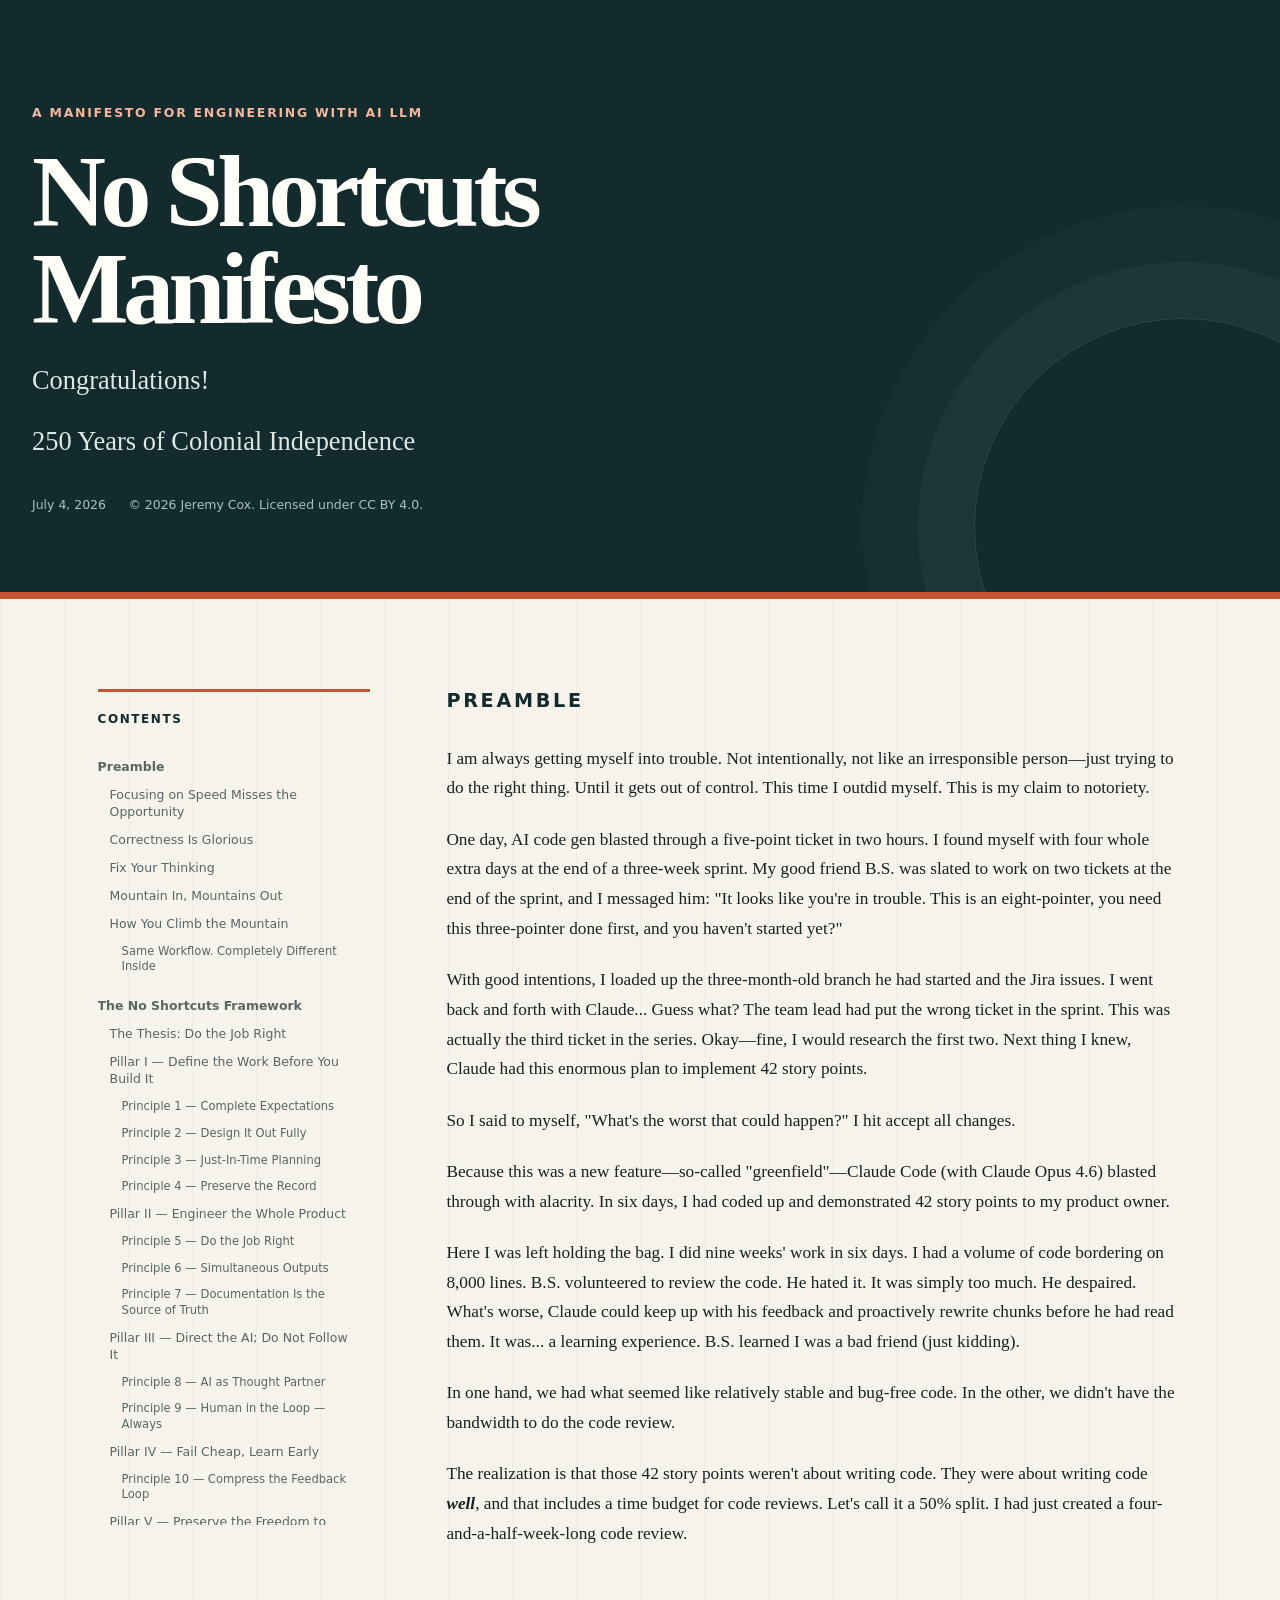
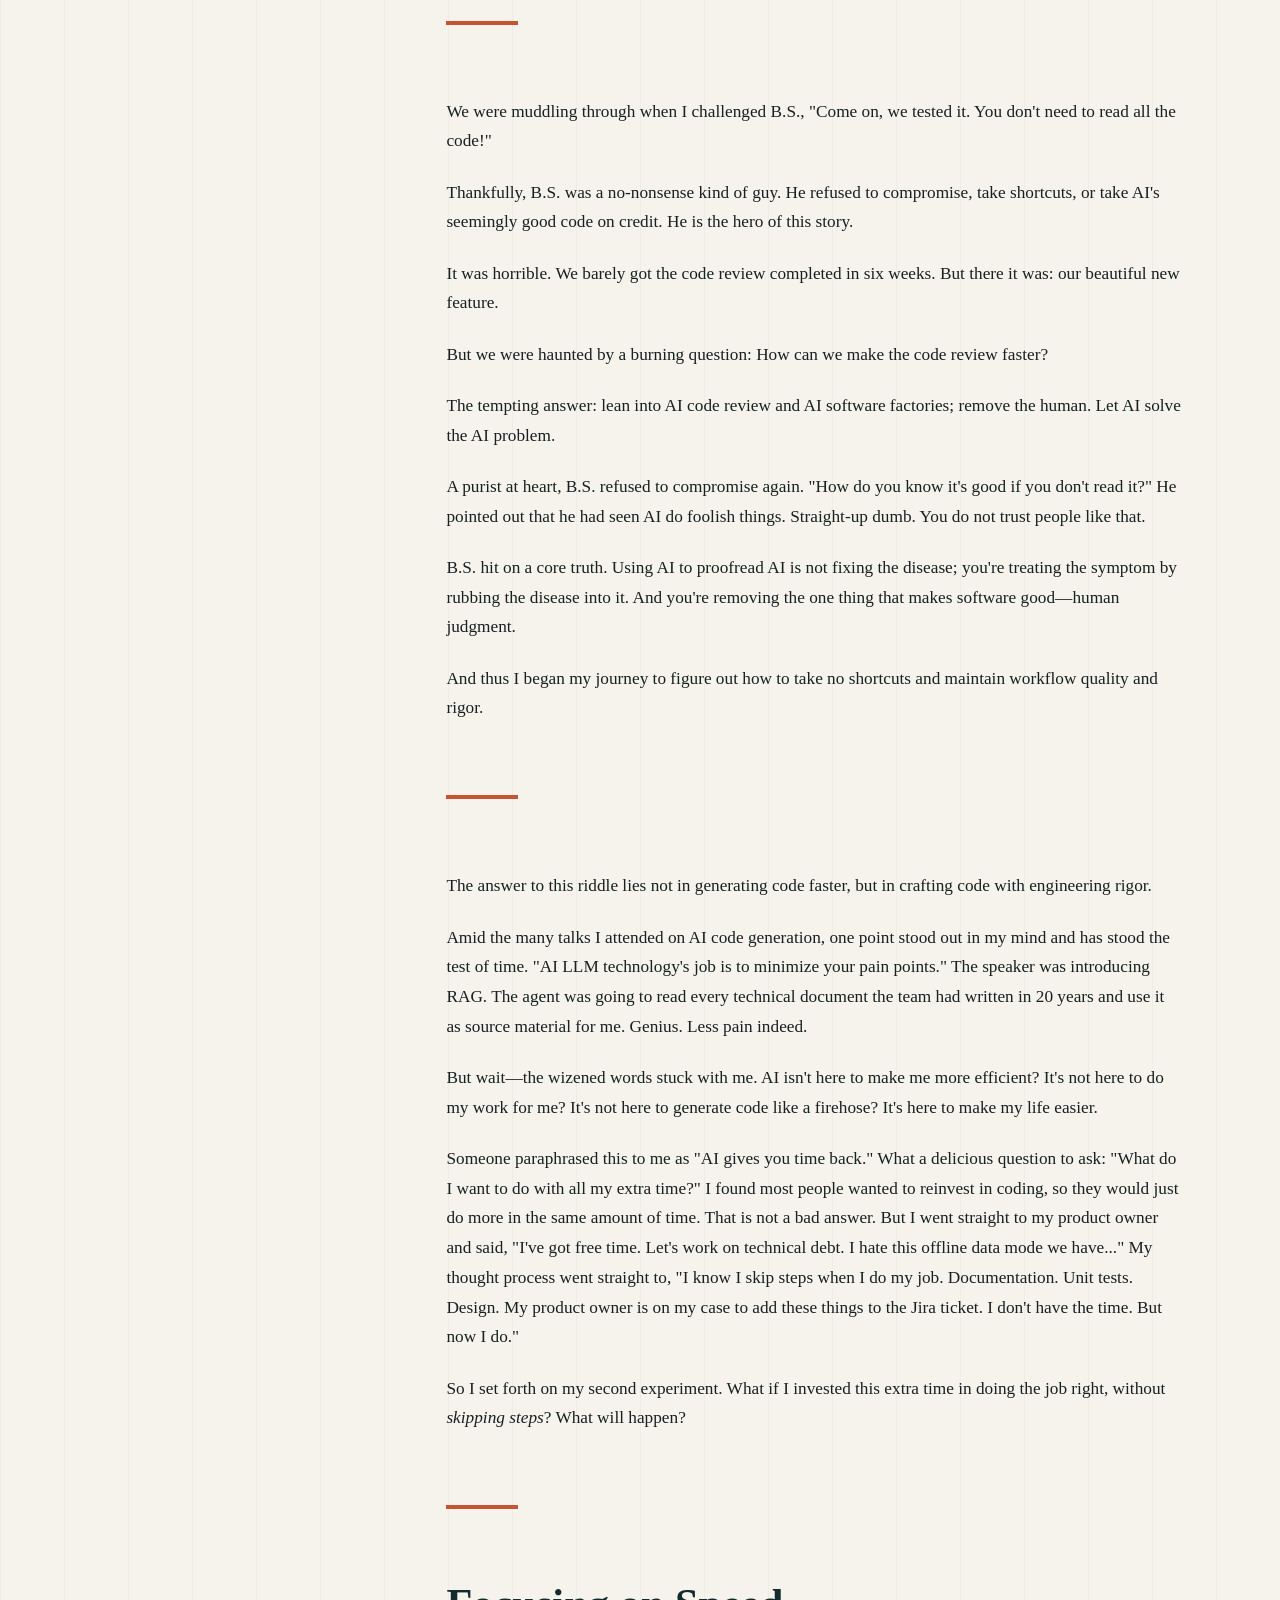
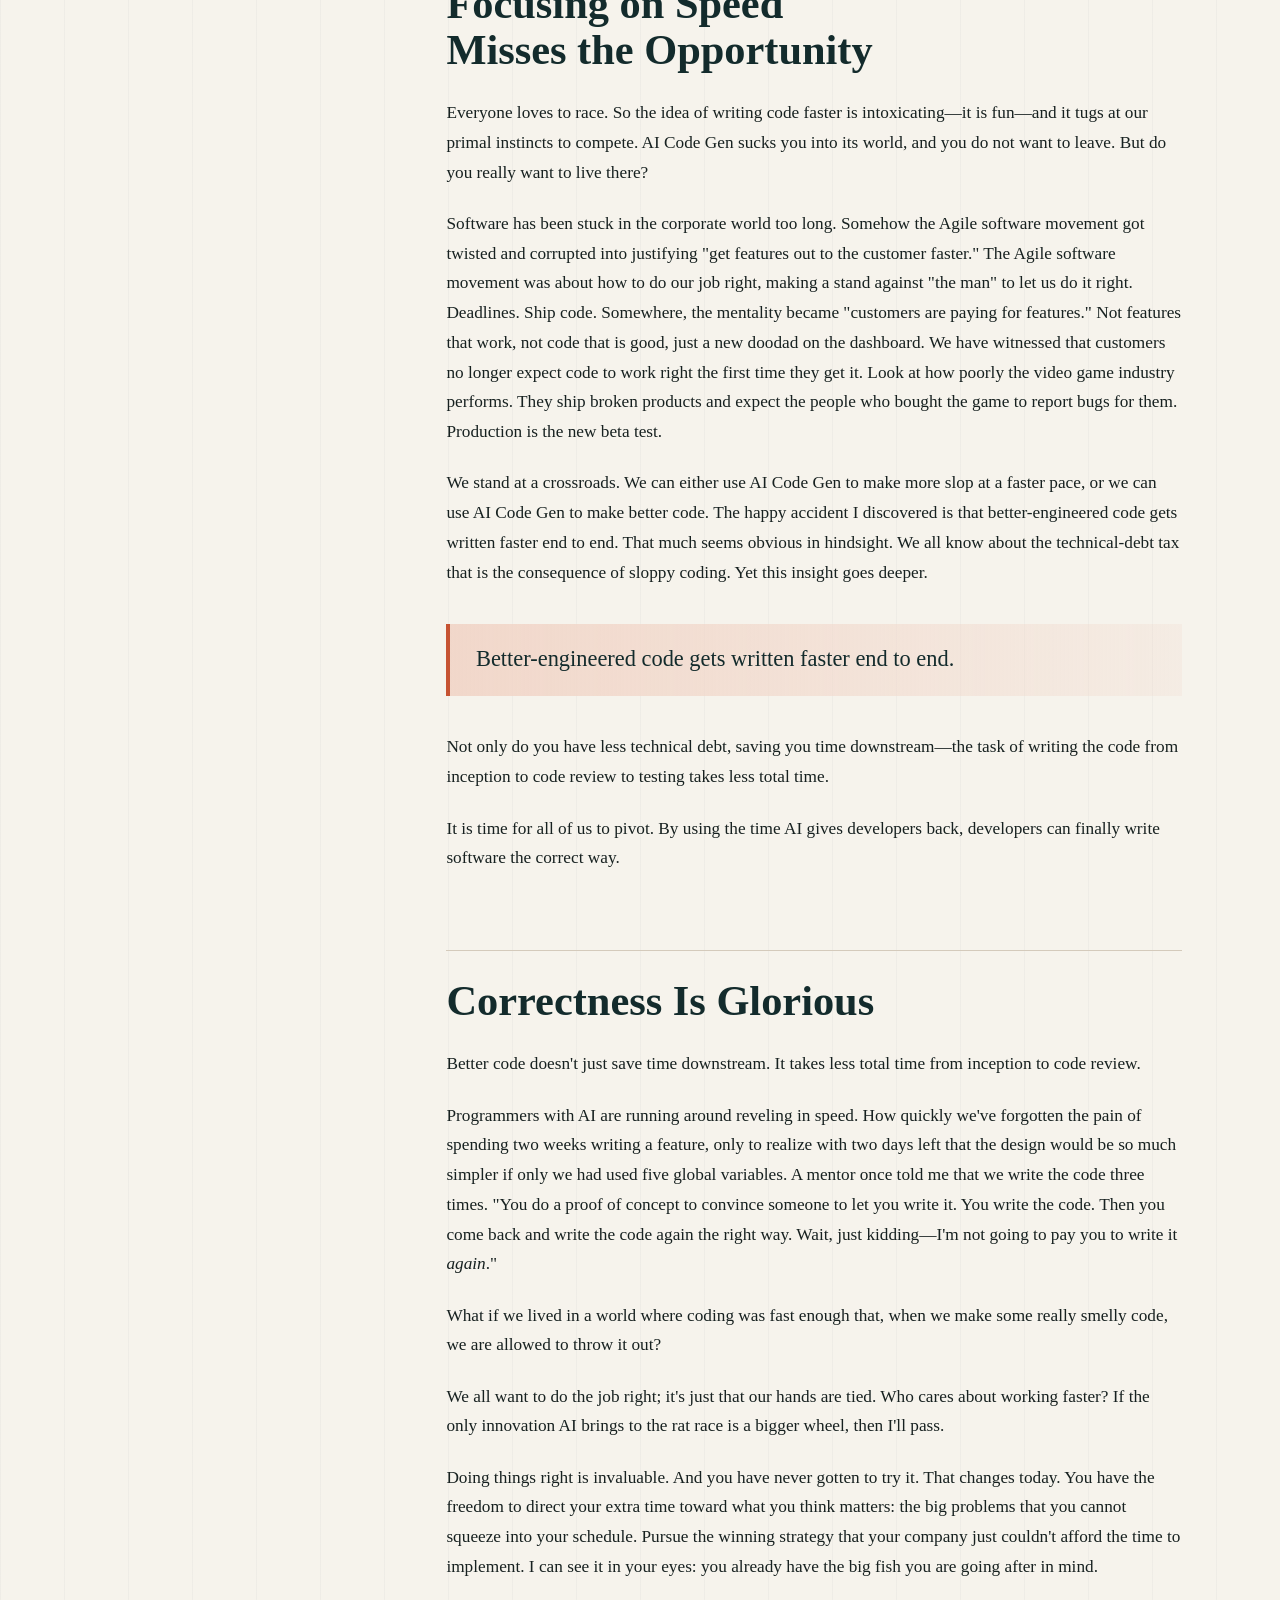
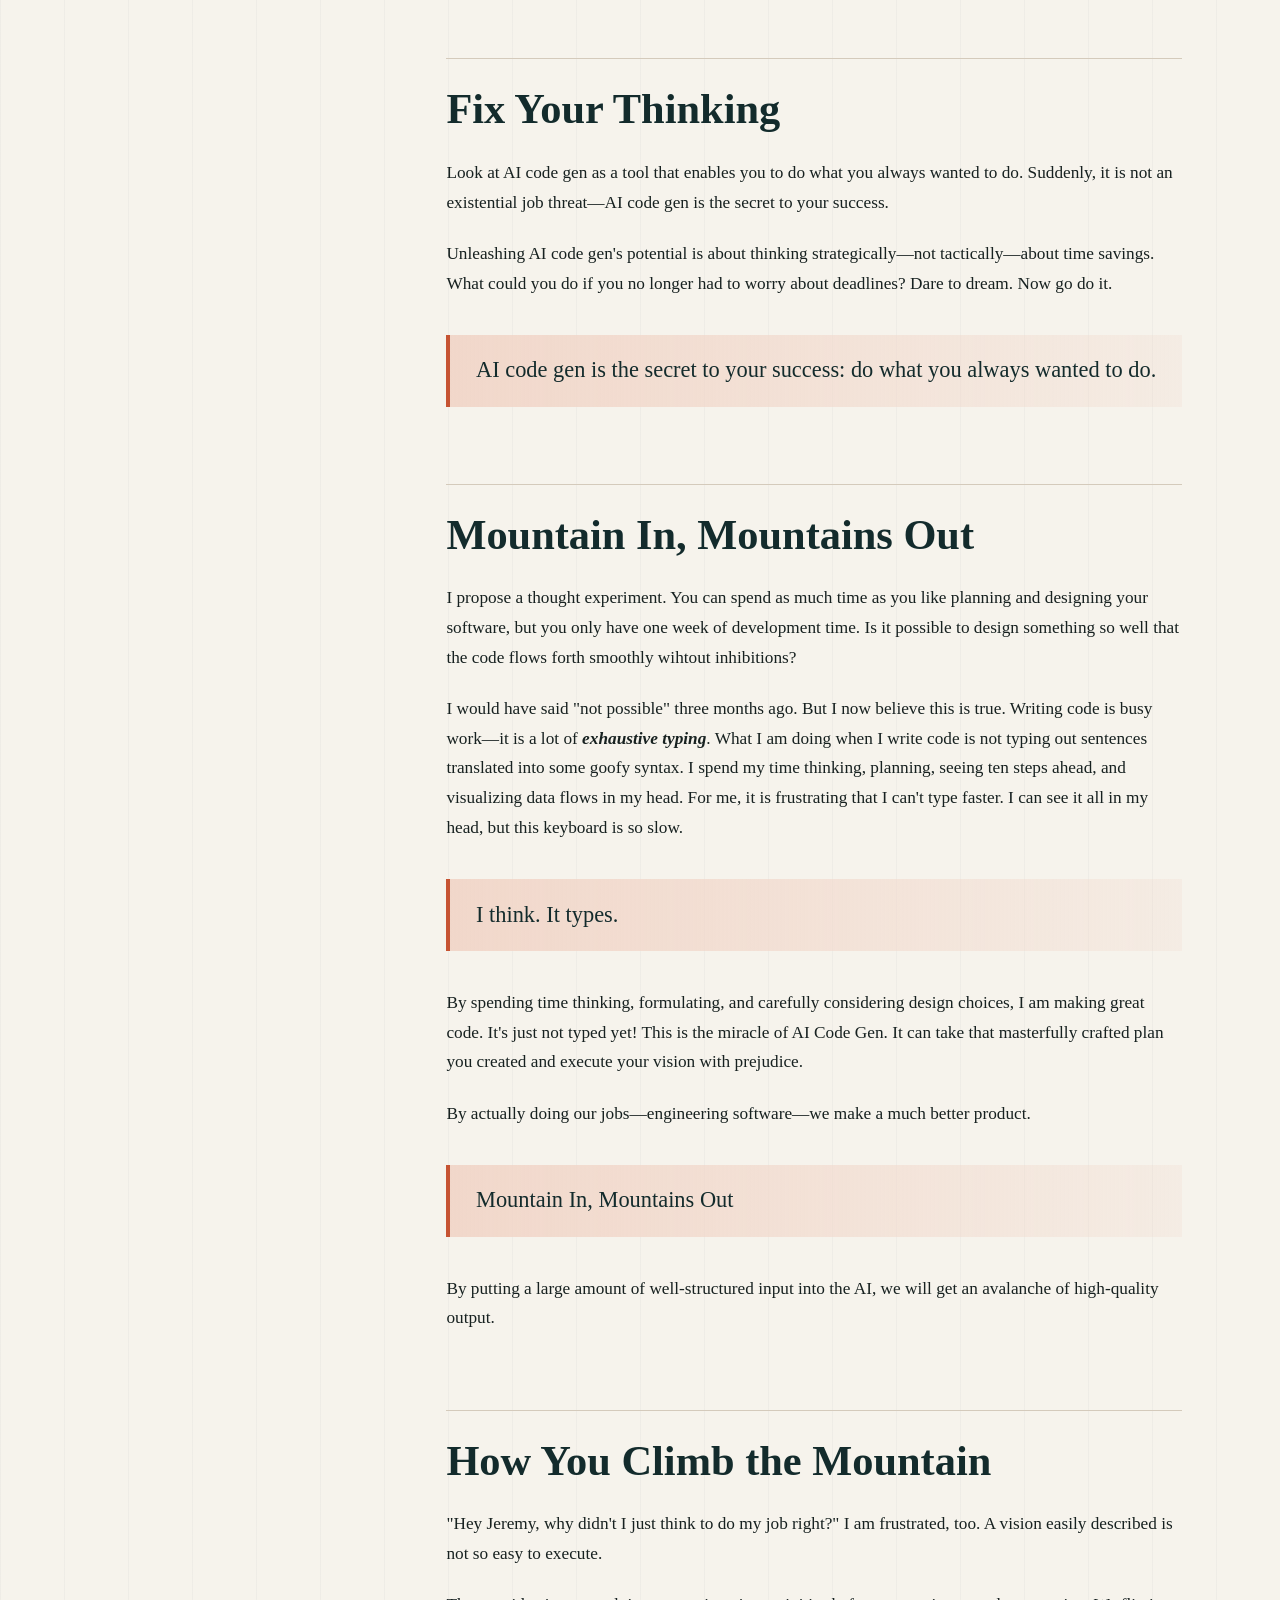
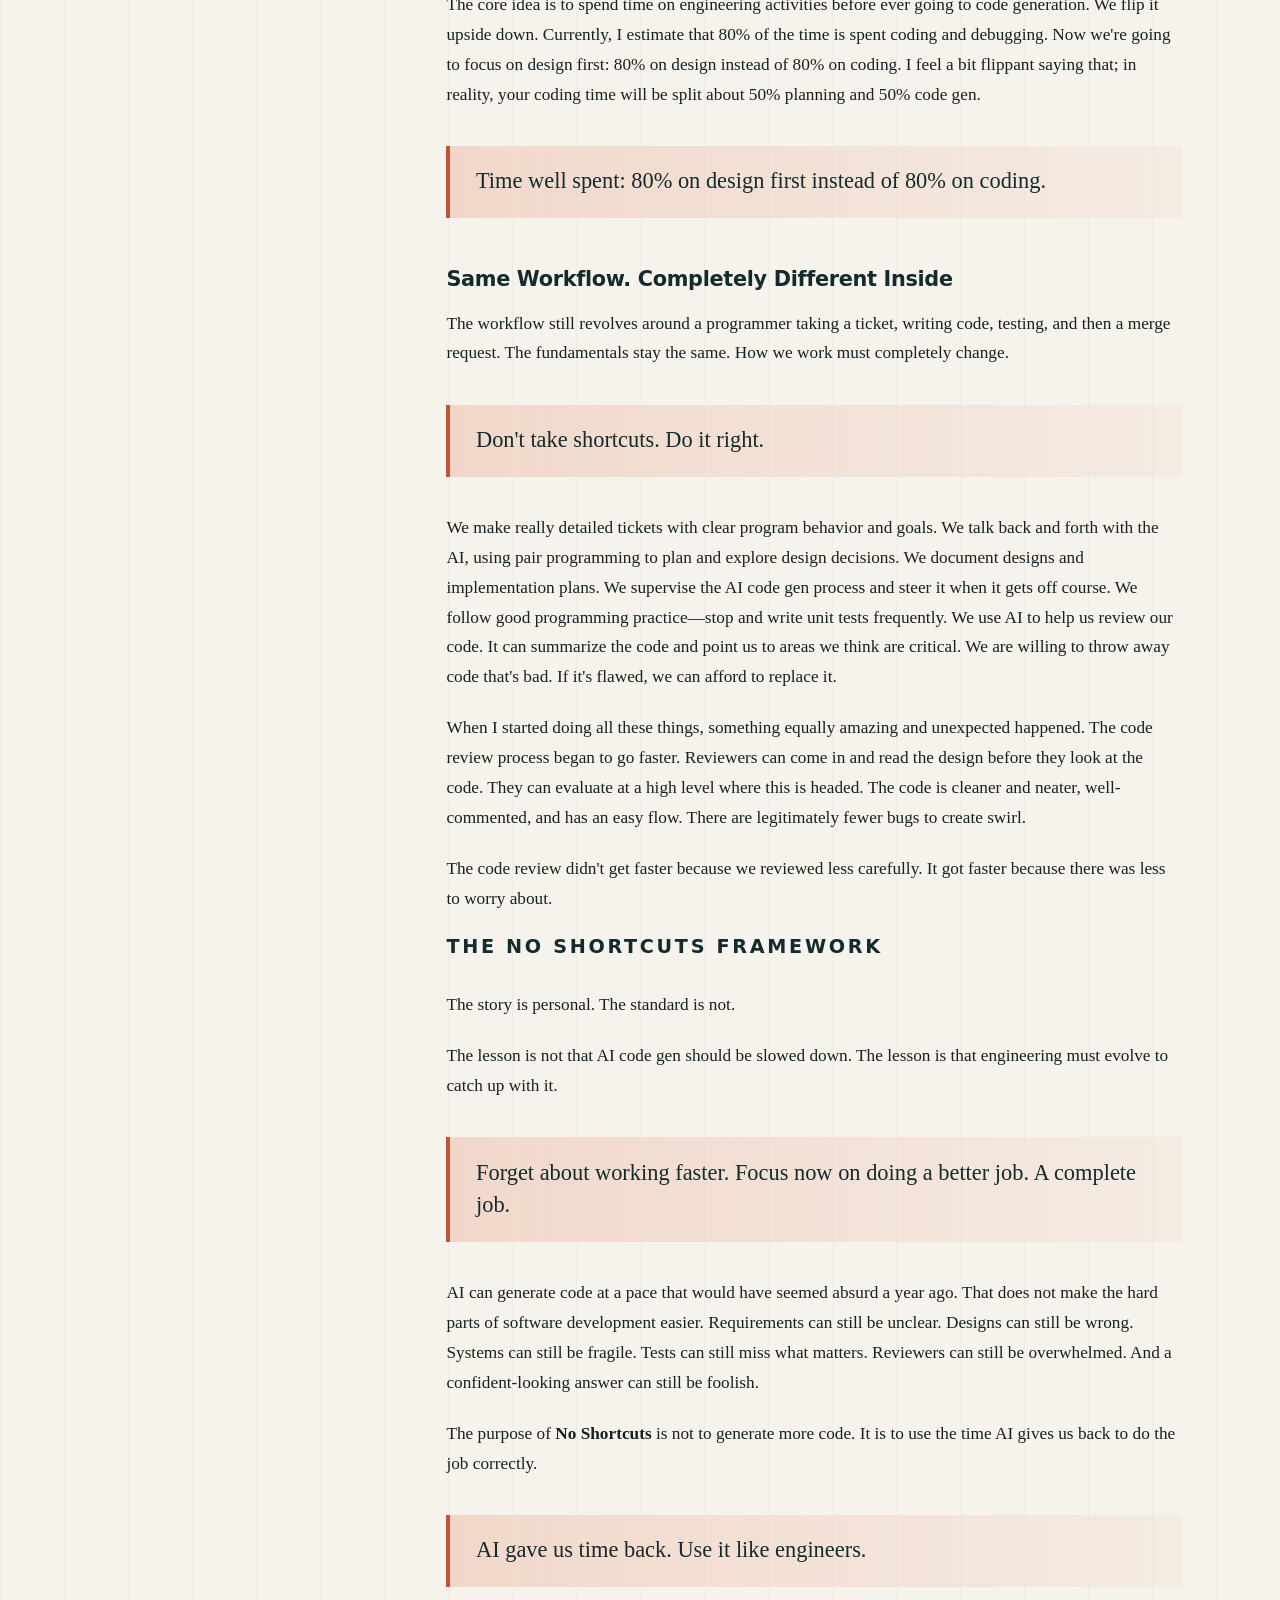
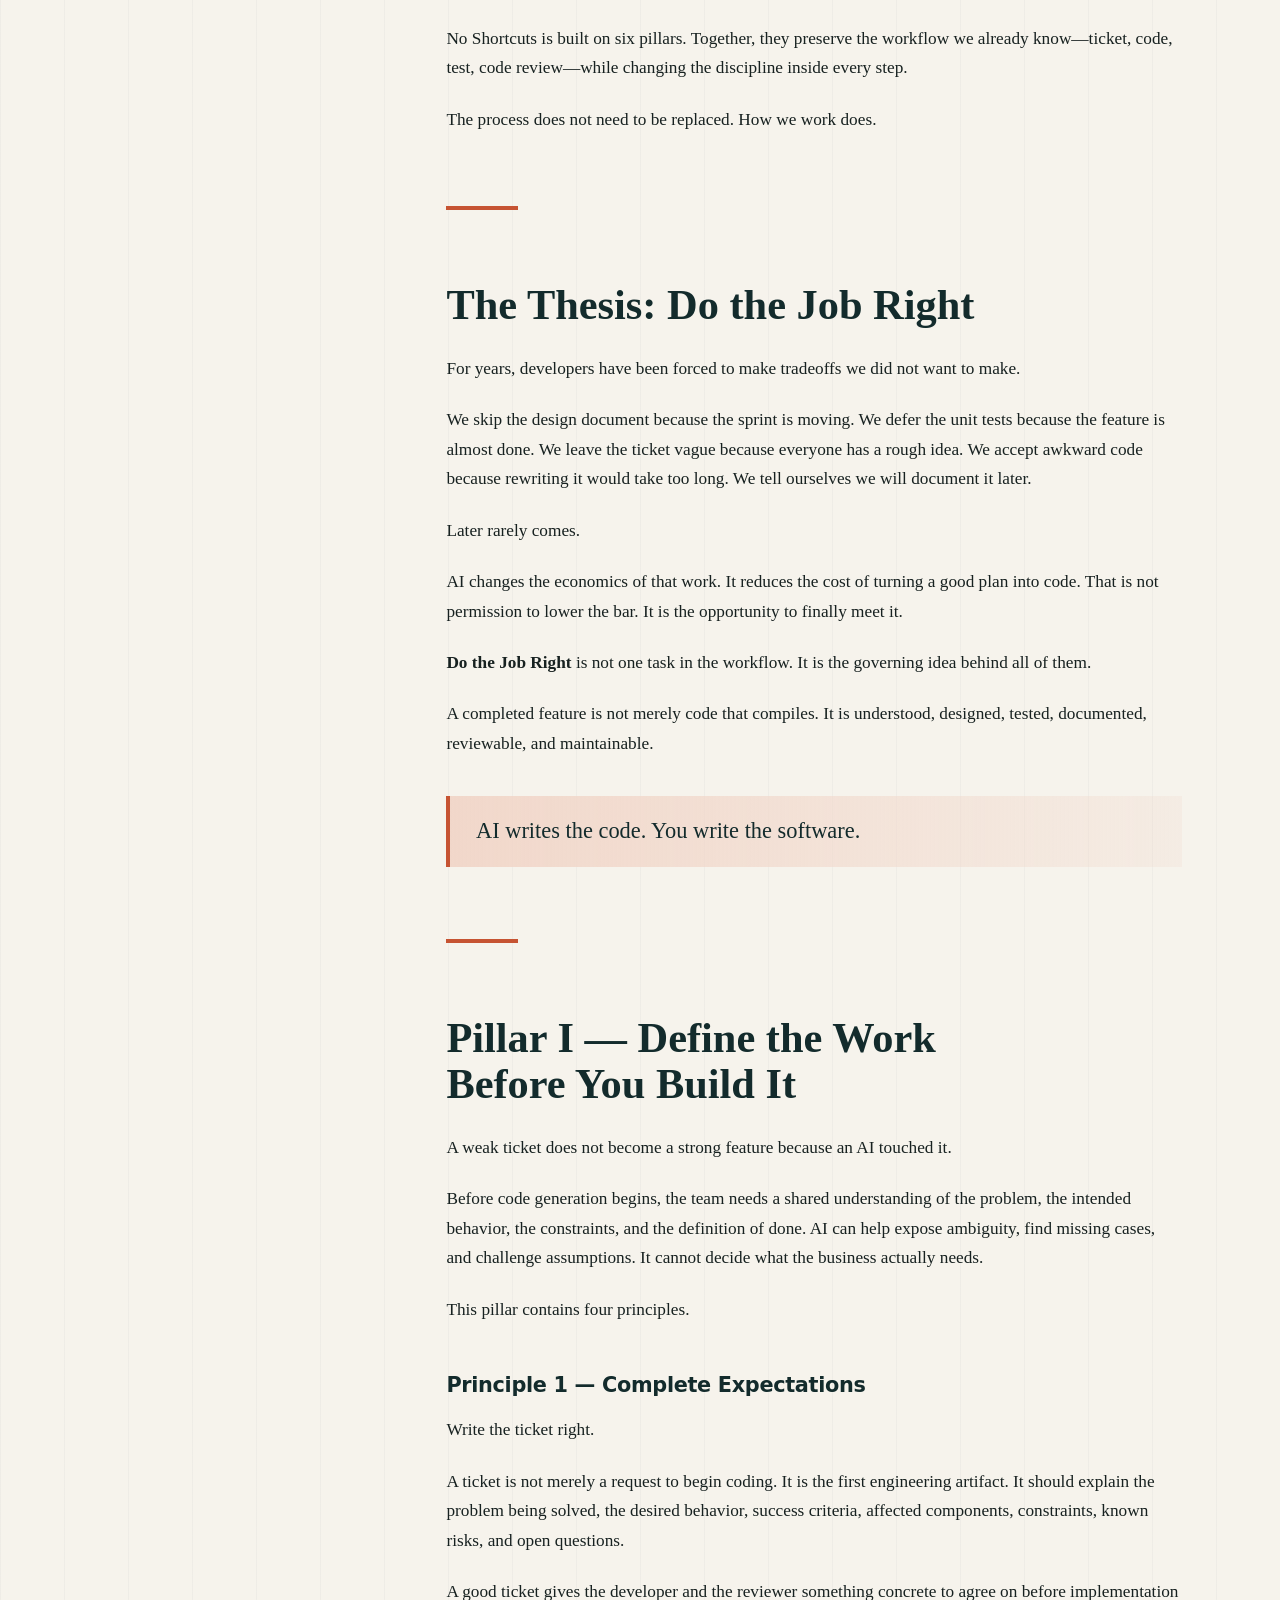
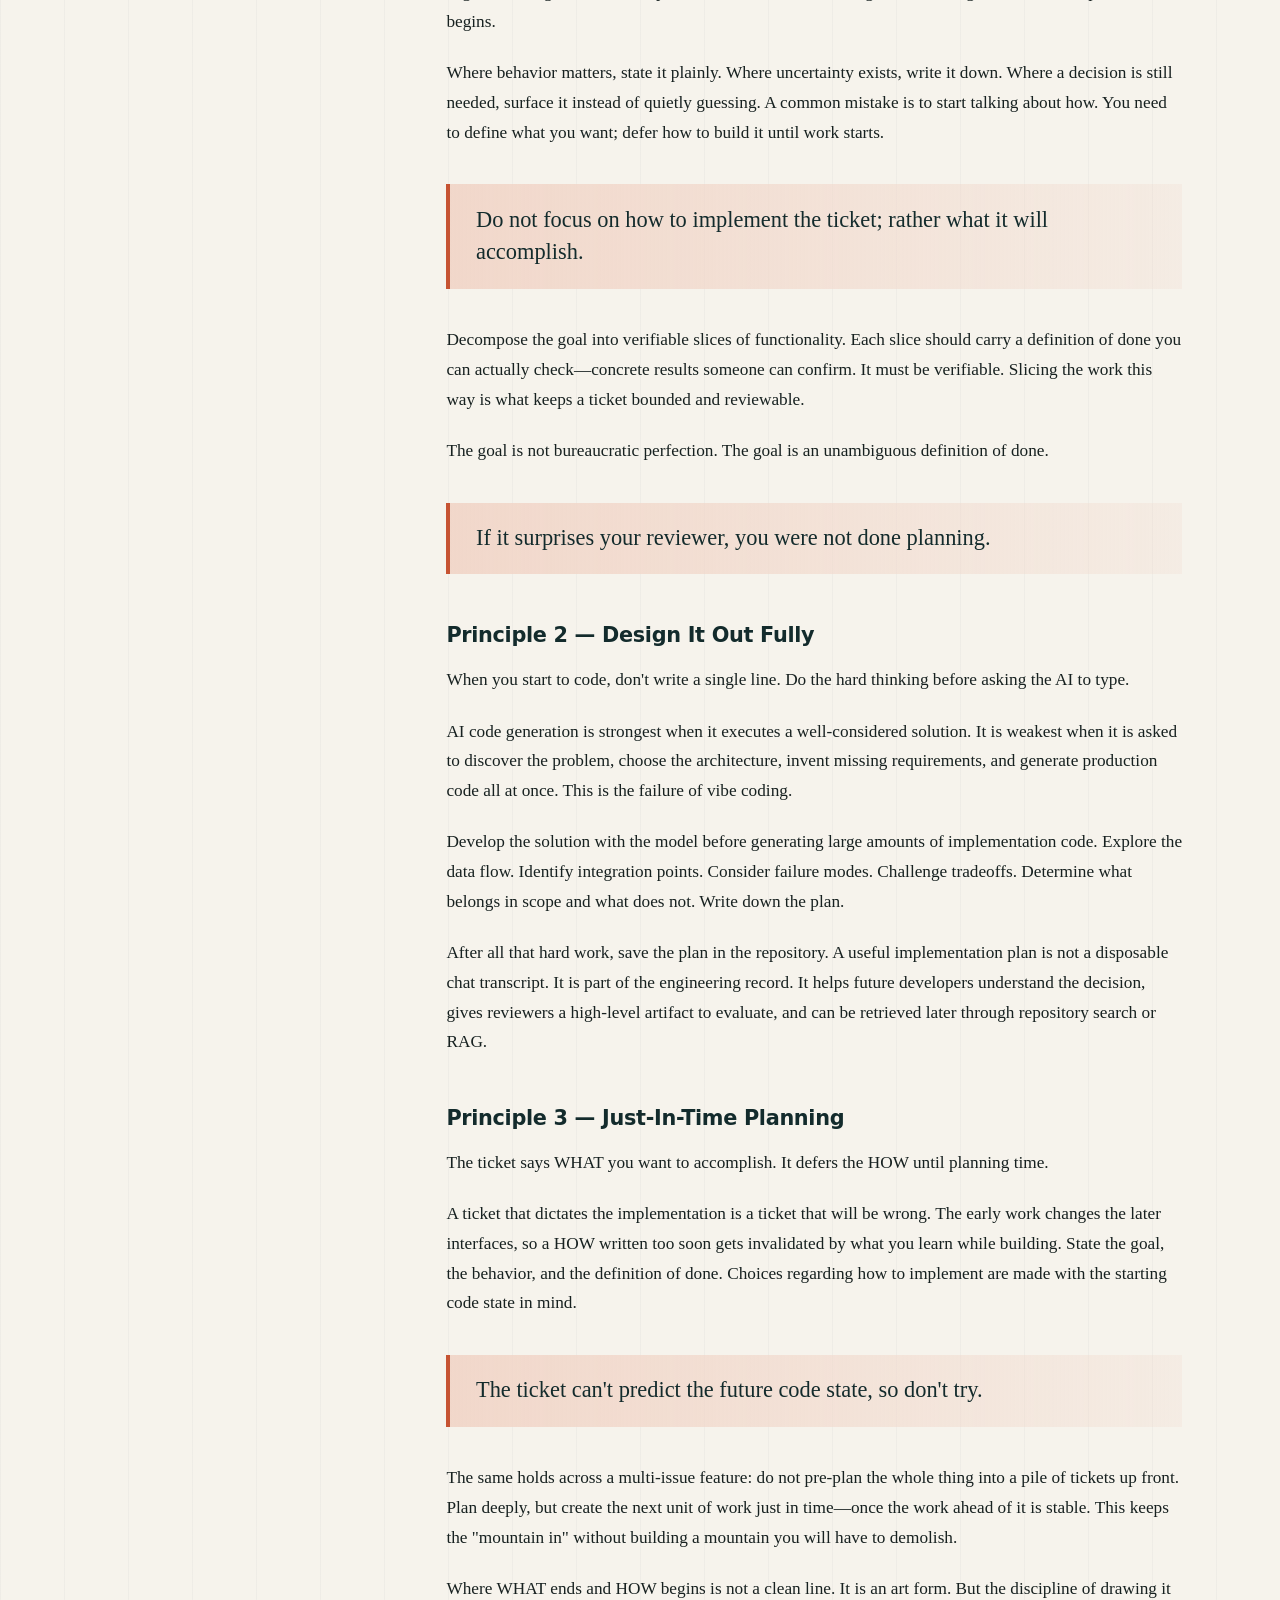
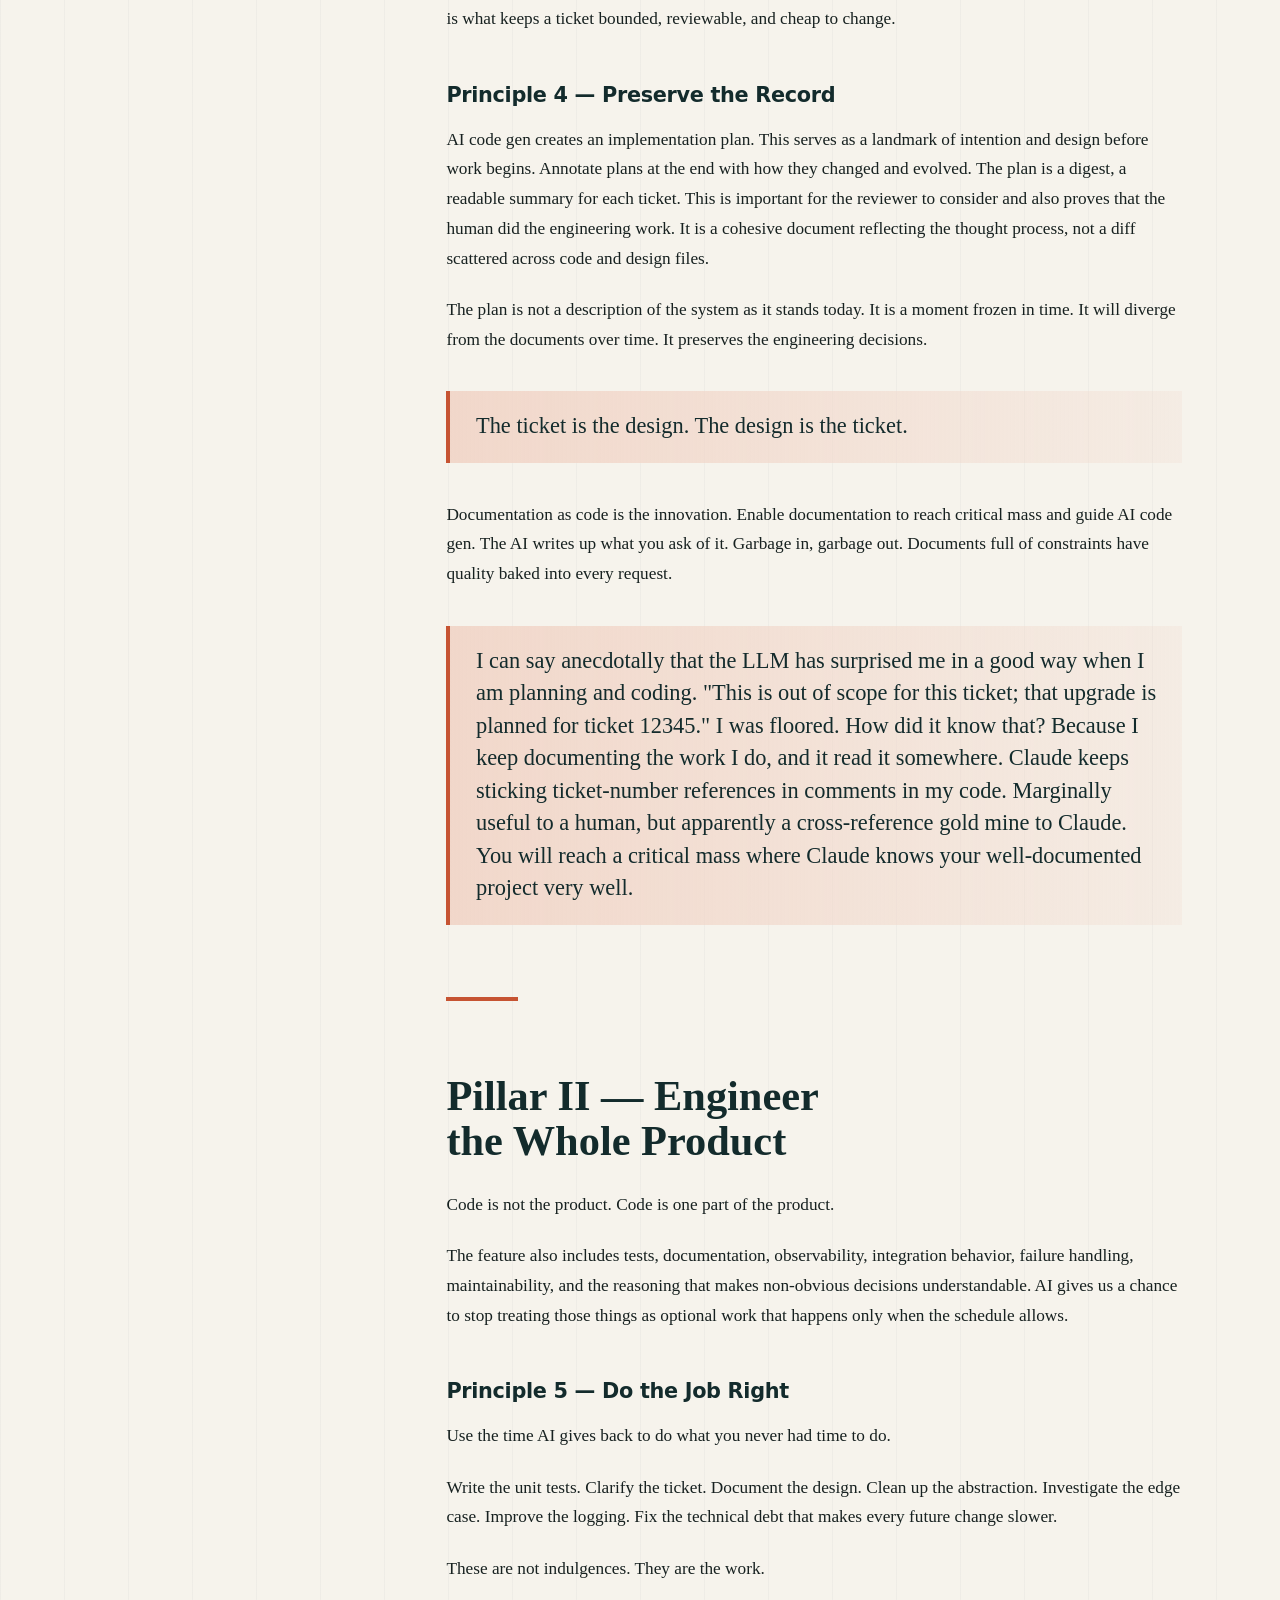
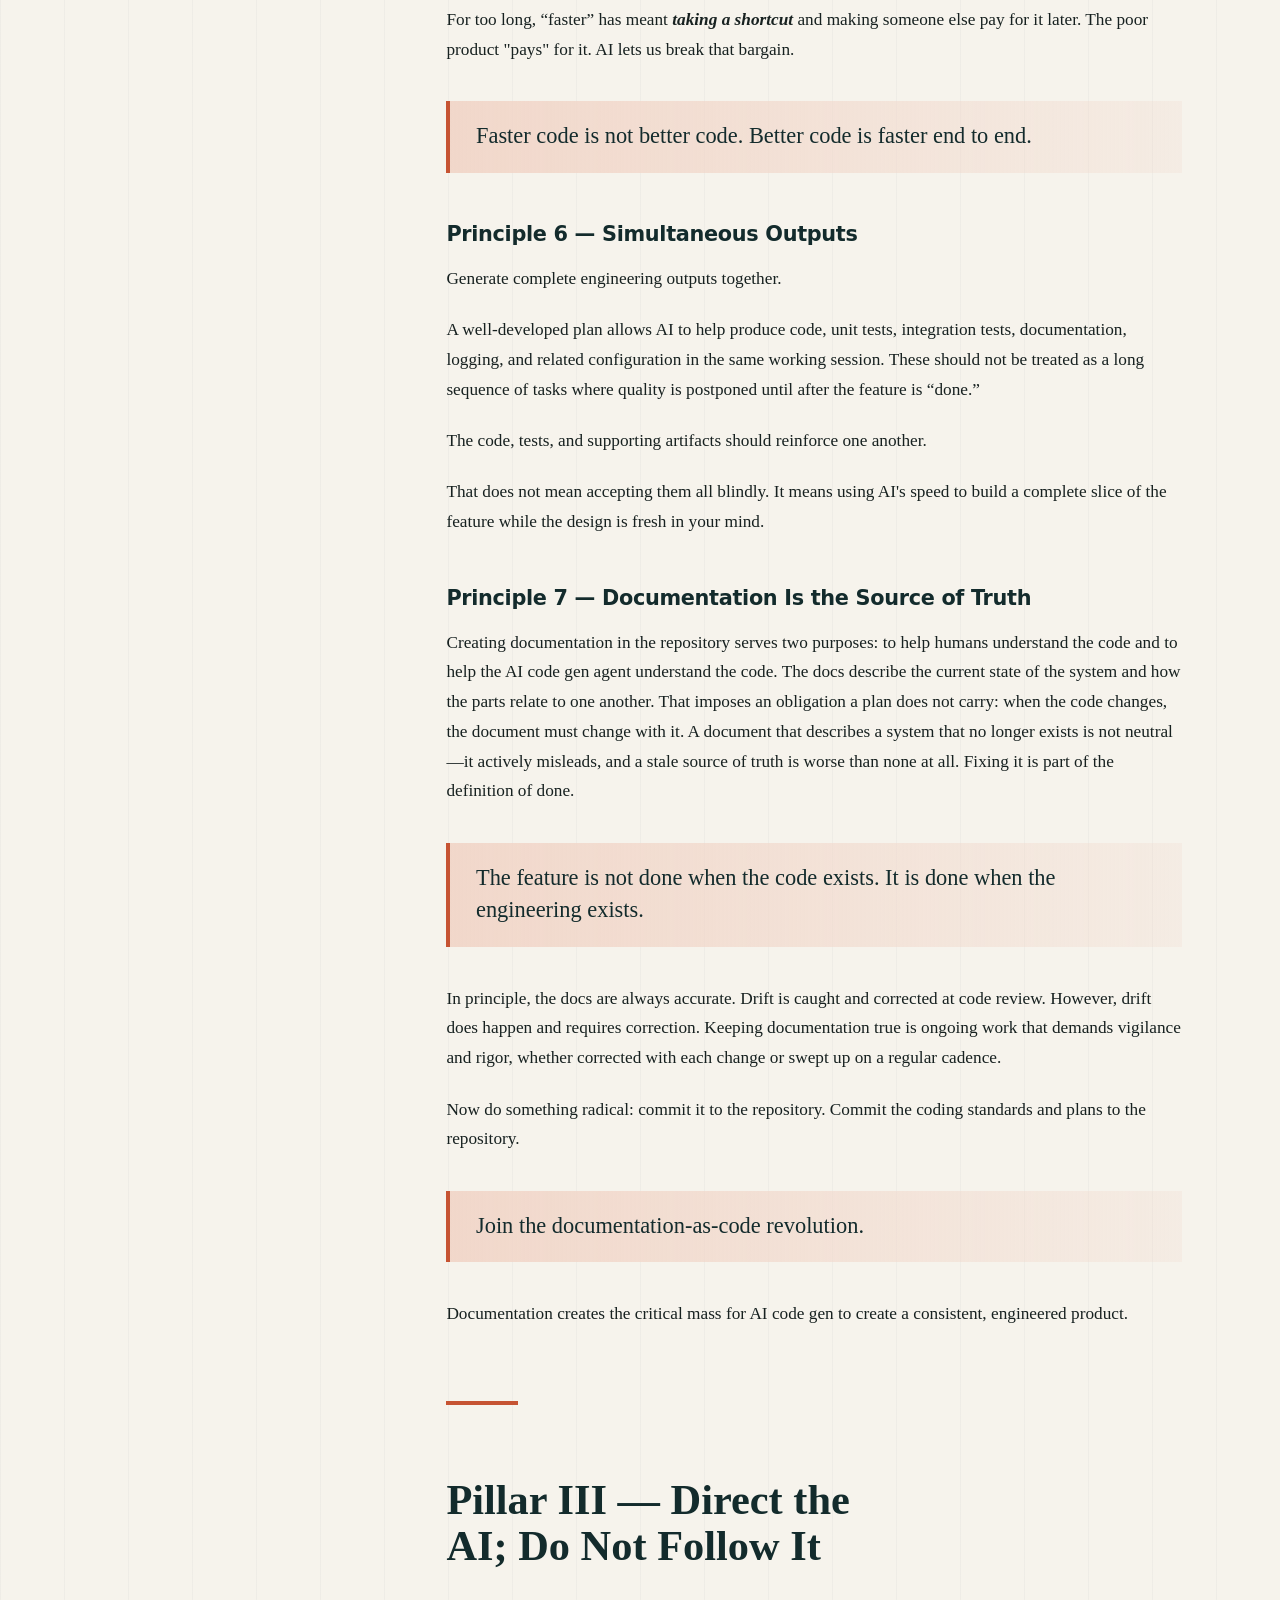
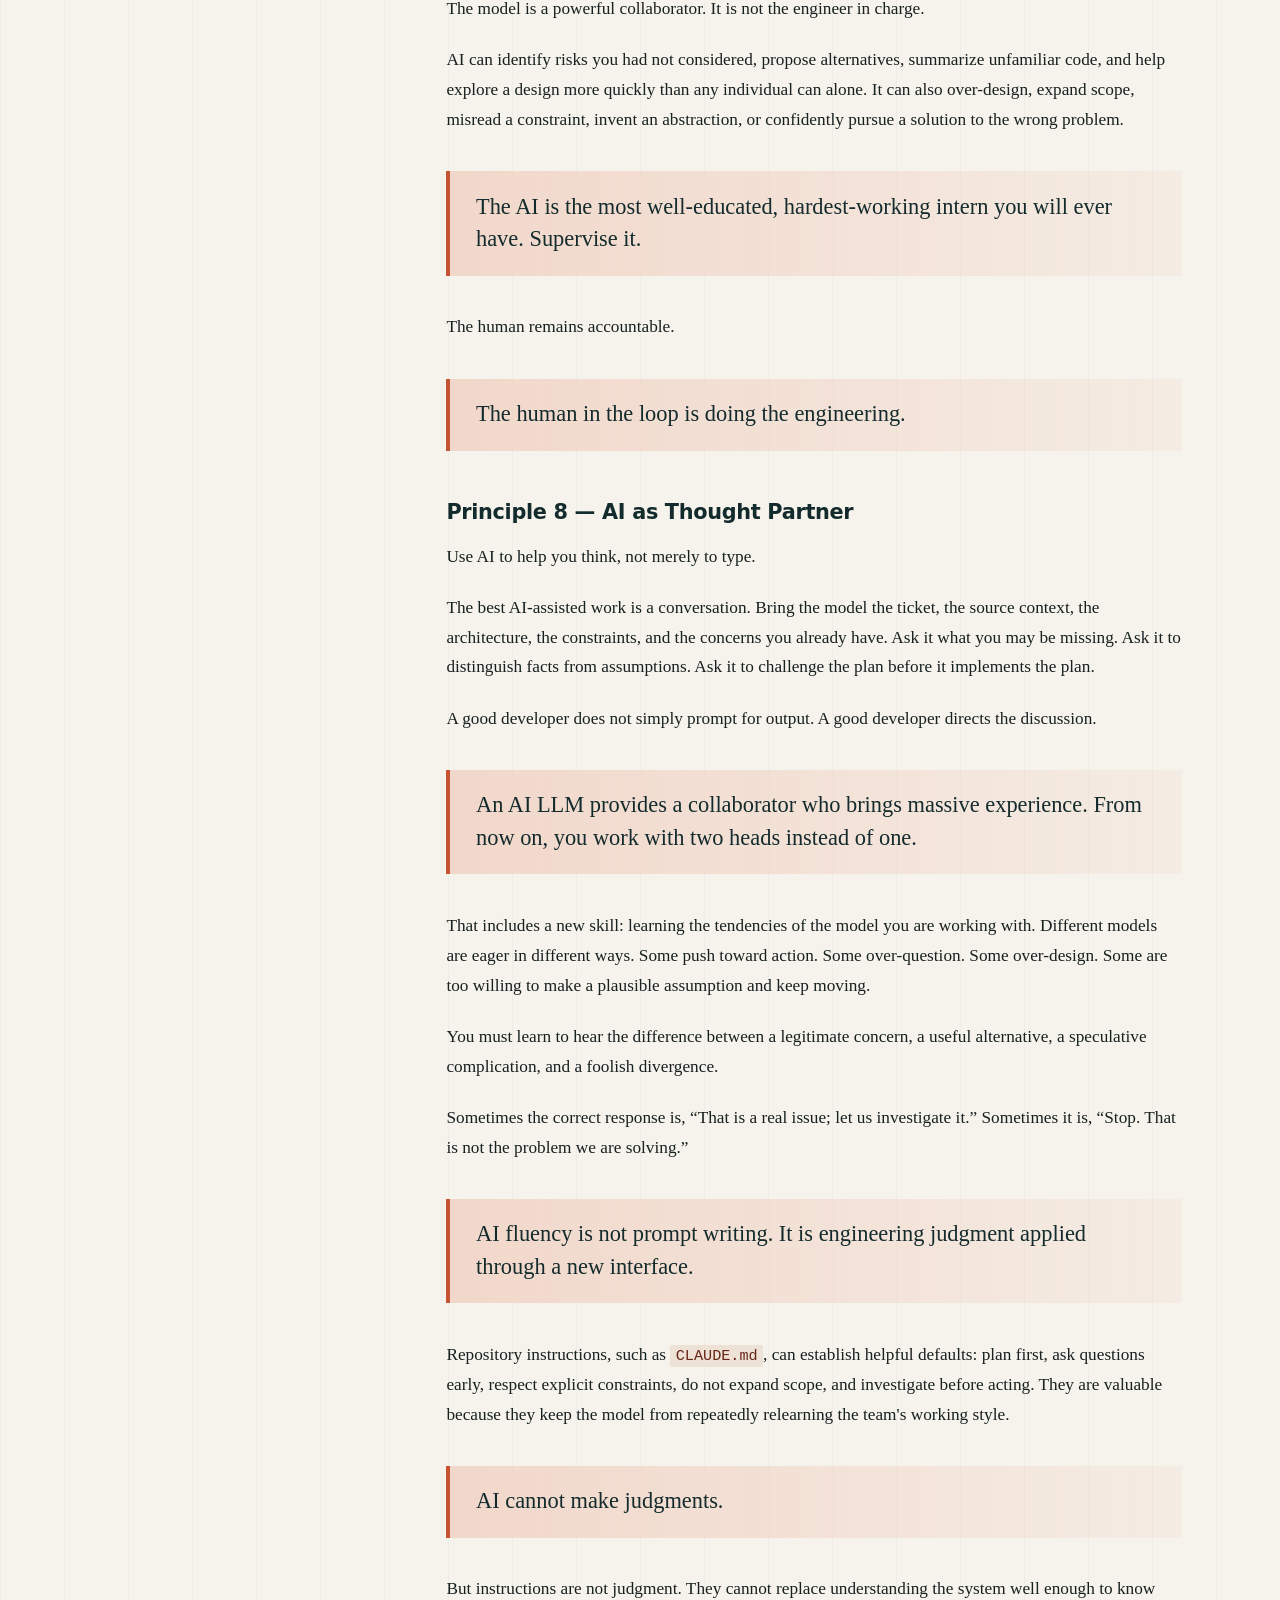
==== index.html @ 3ec82654 "No shortcuts manifesto" ====
<!doctype html>
<html lang="en">
<head>
  <meta charset="utf-8">
  <meta name="viewport" content="width=device-width, initial-scale=1">
  <meta name="description" content="Congratulations! 250 Years of Colonial Independence">
  <meta name="theme-color" content="#132b2c">
  <title>No Shortcuts Manifesto</title>
  <link rel="stylesheet" href="styles.css">
</head>
<body>
  <a class="skip-link" href="#manifesto">Skip to the manifesto</a>
  <header class="hero">
    <div class="hero-inner">
      <p class="eyebrow">A manifesto for engineering with AI LLM</p>
      <h1>No Shortcuts Manifesto</h1>
      <p class="subtitle">Congratulations!</p>
      <p class="subtitle">250 Years of Colonial Independence</p>
      <div class="publication-meta" aria-label="Publication details">
        <span>July 4, 2026</span>
        <span>© 2026 Jeremy Cox. Licensed under CC BY 4.0.</span>
      </div>
    </div>
  </header>

  <div class="page-shell">
    <aside class="toc" aria-labelledby="contents-title">
      <div class="toc-inner">
        <p class="toc-title" id="contents-title">Contents</p>
        <nav aria-label="Manifesto sections">
          <ol>
            <li class="toc-level-2"><a href="#preamble">Preamble</a></li>
<li class="toc-level-3"><a href="#focusing-on-speed-misses-the-opportunity">Focusing on Speed Misses the Opportunity</a></li>
<li class="toc-level-3"><a href="#correctness-is-glorious">Correctness Is Glorious</a></li>
<li class="toc-level-3"><a href="#fix-your-thinking">Fix Your Thinking</a></li>
<li class="toc-level-3"><a href="#mountain-in-mountains-out">Mountain In, Mountains Out</a></li>
<li class="toc-level-3"><a href="#how-you-climb-the-mountain">How You Climb the Mountain</a></li>
<li class="toc-level-4"><a href="#same-workflow-completely-different-inside">Same Workflow. Completely Different Inside</a></li>
<li class="toc-level-2"><a href="#the-no-shortcuts-framework">The No Shortcuts Framework</a></li>
<li class="toc-level-3"><a href="#the-thesis-do-the-job-right">The Thesis: Do the Job Right</a></li>
<li class="toc-level-3"><a href="#pillar-i-define-the-work-before-you-build-it">Pillar I — Define the Work Before You Build It</a></li>
<li class="toc-level-4"><a href="#principle-1-complete-expectations">Principle 1 — Complete Expectations</a></li>
<li class="toc-level-4"><a href="#principle-2-design-it-out-fully">Principle 2 — Design It Out Fully</a></li>
<li class="toc-level-4"><a href="#principle-3-just-in-time-planning">Principle 3 — Just-In-Time Planning</a></li>
<li class="toc-level-4"><a href="#principle-4-preserve-the-record">Principle 4 — Preserve the Record</a></li>
<li class="toc-level-3"><a href="#pillar-ii-engineer-the-whole-product">Pillar II — Engineer the Whole Product</a></li>
<li class="toc-level-4"><a href="#principle-5-do-the-job-right">Principle 5 — Do the Job Right</a></li>
<li class="toc-level-4"><a href="#principle-6-simultaneous-outputs">Principle 6 — Simultaneous Outputs</a></li>
<li class="toc-level-4"><a href="#principle-7-documentation-is-the-source-of-truth">Principle 7 — Documentation Is the Source of Truth</a></li>
<li class="toc-level-3"><a href="#pillar-iii-direct-the-ai-do-not-follow-it">Pillar III — Direct the AI; Do Not Follow It</a></li>
<li class="toc-level-4"><a href="#principle-8-ai-as-thought-partner">Principle 8 — AI as Thought Partner</a></li>
<li class="toc-level-4"><a href="#principle-9-human-in-the-loop-always">Principle 9 — Human in the Loop — Always</a></li>
<li class="toc-level-3"><a href="#pillar-iv-fail-cheap-learn-early">Pillar IV — Fail Cheap, Learn Early</a></li>
<li class="toc-level-4"><a href="#principle-10-compress-the-feedback-loop">Principle 10 — Compress the Feedback Loop</a></li>
<li class="toc-level-3"><a href="#pillar-v-preserve-the-freedom-to-change-course">Pillar V — Preserve the Freedom to Change Course</a></li>
<li class="toc-level-4"><a href="#principle-11-reset-without-fear">Principle 11 — Reset Without Fear</a></li>
<li class="toc-level-4"><a href="#principle-12-keep-work-units-small">Principle 12 — Keep Work Units Small</a></li>
<li class="toc-level-3"><a href="#pillar-vi-code-review-is-not-optional">Pillar VI — Code Review Is Not Optional</a></li>
<li class="toc-level-4"><a href="#principle-13-human-review-is-the-merge-gate">Principle 13 — Human Review Is the Merge Gate</a></li>
<li class="toc-level-4"><a href="#principle-14-better-engineering-better-code-faster-reviews">Principle 14 — Better Engineering, Better Code, Faster Reviews</a></li>
          </ol>
        </nav>
      </div>
    </aside>

    <main id="manifesto" tabindex="-1">
      <article>
        <h2 id="preamble">Preamble<a class="heading-link" href="#preamble" aria-label="Link to Preamble">#</a></h2>
<p>I am always getting myself into trouble. Not intentionally, not like an irresponsible person—just trying to do the right thing. Until it gets out of control. This time I outdid myself. This is my claim to notoriety.</p>
<p>One day, AI code gen blasted through a five-point ticket in two hours. I found myself with four whole extra days at the end of a three-week sprint. My good friend B.S. was slated to work on two tickets at the end of the sprint, and I messaged him: "It looks like you're in trouble. This is an eight-pointer, you need this three-pointer done first, and you haven't started yet?"</p>
<p>With good intentions, I loaded up the three-month-old branch he had started and the Jira issues. I went back and forth with Claude... Guess what? The team lead had put the wrong ticket in the sprint. This was actually the third ticket in the series. Okay—fine, I would research the first two. Next thing I knew, Claude had this enormous plan to implement 42 story points.</p>
<p>So I said to myself, "What's the worst that could happen?" I hit accept all changes.</p>
<p>Because this was a new feature—so-called "greenfield"—Claude Code (with Claude Opus 4.6) blasted through with alacrity. In six days, I had coded up and demonstrated 42 story points to my product owner.</p>
<p>Here I was left holding the bag. I did nine weeks' work in six days. I had a volume of code bordering on 8,000 lines. B.S. volunteered to review the code. He hated it. It was simply too much. He despaired. What's worse, Claude could keep up with his feedback and proactively rewrite chunks before he had read them. It was... a learning experience. B.S. learned I was a bad friend (just kidding).</p>
<p>In one hand, we had what seemed like relatively stable and bug-free code. In the other, we didn't have the bandwidth to do the code review.</p>
<p>The realization is that those 42 story points weren't about writing code. They were about writing code <strong><em>well</em></strong>, and that includes a time budget for code reviews. Let's call it a 50% split. I had just created a four-and-a-half-week-long code review.</p>
<hr aria-hidden="true">
<p>We were muddling through when I challenged B.S., "Come on, we tested it. You don't need to read all the code!"</p>
<p>Thankfully, B.S. was a no-nonsense kind of guy. He refused to compromise, take shortcuts, or take AI's seemingly good code on credit. He is the hero of this story.</p>
<p>It was horrible. We barely got the code review completed in six weeks. But there it was: our beautiful new feature.</p>
<p>But we were haunted by a burning question: How can we make the code review faster?</p>
<p>The tempting answer: lean into AI code review and AI software factories; remove the human. Let AI solve the AI problem.</p>
<p>A purist at heart, B.S. refused to compromise again. "How do you know it's good if you don't read it?" He pointed out that he had seen AI do foolish things. Straight-up dumb. You do not trust people like that.</p>
<p>B.S. hit on a core truth. Using AI to proofread AI is not fixing the disease; you're treating the symptom by rubbing the disease into it. And you're removing the one thing that makes software good—human judgment.</p>
<p>And thus I began my journey to figure out how to take no shortcuts and maintain workflow quality and rigor.</p>
<hr aria-hidden="true">
<p>The answer to this riddle lies not in generating code faster, but in crafting code with engineering rigor.</p>
<p>Amid the many talks I attended on AI code generation, one point stood out in my mind and has stood the test of time. "AI LLM technology's job is to minimize your pain points." The speaker was introducing RAG. The agent was going to read every technical document the team had written in 20 years and use it as source material for me. Genius. Less pain indeed.</p>
<p>But wait—the wizened words stuck with me. AI isn't here to make me more efficient? It's not here to do my work for me? It's not here to generate code like a firehose? It's here to make my life easier.</p>
<p>Someone paraphrased this to me as "AI gives you time back." What a delicious question to ask: "What do I want to do with all my extra time?" I found most people wanted to reinvest in coding, so they would just do more in the same amount of time. That is not a bad answer. But I went straight to my product owner and said, "I've got free time. Let's work on technical debt. I hate this offline data mode we have..." My thought process went straight to, "I know I skip steps when I do my job. Documentation. Unit tests. Design. My product owner is on my case to add these things to the Jira ticket. I don't have the time. But now I do."</p>
<p>So I set forth on my second experiment. What if I invested this extra time in doing the job right, without <em>skipping steps</em>? What will happen?</p>
<hr aria-hidden="true">
<h3 id="focusing-on-speed-misses-the-opportunity">Focusing on Speed Misses the Opportunity<a class="heading-link" href="#focusing-on-speed-misses-the-opportunity" aria-label="Link to Focusing on Speed Misses the Opportunity">#</a></h3>
<p>Everyone loves to race. So the idea of writing code faster is intoxicating—it is fun—and it tugs at our primal instincts to compete. AI Code Gen sucks you into its world, and you do not want to leave. But do you really want to live there?</p>
<p>Software has been stuck in the corporate world too long. Somehow the Agile software movement got twisted and corrupted into justifying "get features out to the customer faster." The Agile software movement was about how to do our job right, making a stand against "the man" to let us do it right. Deadlines. Ship code. Somewhere, the mentality became "customers are paying for features." Not features that work, not code that is good, just a new doodad on the dashboard. We have witnessed that customers no longer expect code to work right the first time they get it. Look at how poorly the video game industry performs. They ship broken products and expect the people who bought the game to report bugs for them. Production is the new beta test.</p>
<p>We stand at a crossroads. We can either use AI Code Gen to make more slop at a faster pace, or we can use AI Code Gen to make better code. The happy accident I discovered is that better-engineered code gets written faster end to end. That much seems obvious in hindsight. We all know about the technical-debt tax that is the consequence of sloppy coding. Yet this insight goes deeper.</p>
<blockquote><p>Better-engineered code gets written faster end to end.</p></blockquote>
<p>Not only do you have less technical debt, saving you time downstream—the task of writing the code from inception to code review to testing takes less total time.</p>
<p>It is time for all of us to pivot. By using the time AI gives developers back, developers can finally write software the correct way.</p>
<h3 id="correctness-is-glorious">Correctness Is Glorious<a class="heading-link" href="#correctness-is-glorious" aria-label="Link to Correctness Is Glorious">#</a></h3>
<p>Better code doesn't just save time downstream. It takes less total time from inception to code review.</p>
<p>Programmers with AI are running around reveling in speed. How quickly we've forgotten the pain of spending two weeks writing a feature, only to realize with two days left that the design would be so much simpler if only we had used five global variables. A mentor once told me that we write the code three times. "You do a proof of concept to convince someone to let you write it. You write the code. Then you come back and write the code again the right way. Wait, just kidding—I'm not going to pay you to write it <em>again</em>."</p>
<p>What if we lived in a world where coding was fast enough that, when we make some really smelly code, we are allowed to throw it out?</p>
<p>We all want to do the job right; it's just that our hands are tied. Who cares about working faster? If the only innovation AI brings to the rat race is a bigger wheel, then I'll pass.</p>
<p>Doing things right is invaluable. And you have never gotten to try it. That changes today. You have the freedom to direct your extra time toward what you think matters: the big problems that you cannot squeeze into your schedule. Pursue the winning strategy that your company just couldn't afford the time to implement. I can see it in your eyes: you already have the big fish you are going after in mind.</p>
<h3 id="fix-your-thinking">Fix Your Thinking<a class="heading-link" href="#fix-your-thinking" aria-label="Link to Fix Your Thinking">#</a></h3>
<p>Look at AI code gen as a tool that enables you to do what you always wanted to do. Suddenly, it is not an existential job threat—AI code gen is the secret to your success.</p>
<p>Unleashing AI code gen's potential is about thinking strategically—not tactically—about time savings. What could you do if you no longer had to worry about deadlines? Dare to dream. Now go do it.</p>
<blockquote><p>AI code gen is the secret to your success: do what you always wanted to do.</p></blockquote>
<h3 id="mountain-in-mountains-out">Mountain In, Mountains Out<a class="heading-link" href="#mountain-in-mountains-out" aria-label="Link to Mountain In, Mountains Out">#</a></h3>
<p>I propose a thought experiment. You can spend as much time as you like planning and designing your software, but you only have one week of development time. Is it possible to design something so well that the code flows forth smoothly wihtout inhibitions?</p>
<p>I would have said "not possible" three months ago. But I now believe this is true. Writing code is busy work—it is a lot of <strong><em>exhaustive typing</em></strong>. What I am doing when I write code is not typing out sentences translated into some goofy syntax. I spend my time thinking, planning, seeing ten steps ahead, and visualizing data flows in my head. For me, it is frustrating that I can't type faster. I can see it all in my head, but this keyboard is so slow.</p>
<blockquote><p>I think. It types.</p></blockquote>
<p>By spending time thinking, formulating, and carefully considering design choices, I am making great code. It's just not typed yet! This is the miracle of AI Code Gen. It can take that masterfully crafted plan you created and execute your vision with prejudice.</p>
<p>By actually doing our jobs—engineering software—we make a much better product.</p>
<blockquote><p>Mountain In, Mountains Out</p></blockquote>
<p>By putting a large amount of well-structured input into the AI, we will get an avalanche of high-quality output.</p>
<h3 id="how-you-climb-the-mountain">How You Climb the Mountain<a class="heading-link" href="#how-you-climb-the-mountain" aria-label="Link to How You Climb the Mountain">#</a></h3>
<p>"Hey Jeremy, why didn't I just think to do my job right?" I am frustrated, too. A vision easily described is not so easy to execute.</p>
<p>The core idea is to spend time on engineering activities before ever going to code generation. We flip it upside down. Currently, I estimate that 80% of the time is spent coding and debugging. Now we're going to focus on design first: 80% on design instead of 80% on coding. I feel a bit flippant saying that; in reality, your coding time will be split about 50% planning and 50% code gen.</p>
<blockquote><p>Time well spent: 80% on design first instead of 80% on coding.</p></blockquote>
<h4 id="same-workflow-completely-different-inside">Same Workflow. Completely Different Inside<a class="heading-link" href="#same-workflow-completely-different-inside" aria-label="Link to Same Workflow. Completely Different Inside">#</a></h4>
<p>The workflow still revolves around a programmer taking a ticket, writing code, testing, and then a merge request. The fundamentals stay the same. How we work must completely change.</p>
<blockquote><p>Don't take shortcuts. Do it right.</p></blockquote>
<p>We make really detailed tickets with clear program behavior and goals. We talk back and forth with the AI, using pair programming to plan and explore design decisions. We document designs and implementation plans. We supervise the AI code gen process and steer it when it gets off course. We follow good programming practice—stop and write unit tests frequently. We use AI to help us review our code. It can summarize the code and point us to areas we think are critical. We are willing to throw away code that's bad. If it's flawed, we can afford to replace it.</p>
<p>When I started doing all these things, something equally amazing and unexpected happened. The code review process began to go faster. Reviewers can come in and read the design before they look at the code. They can evaluate at a high level where this is headed. The code is cleaner and neater, well-commented, and has an easy flow. There are legitimately fewer bugs to create swirl.</p>
<p>The code review didn't get faster because we reviewed less carefully. It got faster because there was less to worry about.</p>
<h2 id="the-no-shortcuts-framework">The No Shortcuts Framework<a class="heading-link" href="#the-no-shortcuts-framework" aria-label="Link to The No Shortcuts Framework">#</a></h2>
<p>The story is personal. The standard is not.</p>
<p>The lesson is not that AI code gen should be slowed down. The lesson is that engineering must evolve to catch up with it.</p>
<blockquote><p>Forget about working faster. Focus now on doing a better job.  A complete job.</p></blockquote>
<p>AI can generate code at a pace that would have seemed absurd a year ago. That does not make the hard parts of software development easier. Requirements can still be unclear. Designs can still be wrong. Systems can still be fragile. Tests can still miss what matters. Reviewers can still be overwhelmed. And a confident-looking answer can still be foolish.</p>
<p>The purpose of <strong>No Shortcuts</strong> is not to generate more code. It is to use the time AI gives us back to do the job correctly.</p>
<blockquote><p>AI gave us time back. Use it like engineers.</p></blockquote>
<p>No Shortcuts is built on six pillars. Together, they preserve the workflow we already know—ticket, code, test, code review—while changing the discipline inside every step.</p>
<p>The process does not need to be replaced. How we work does.</p>
<hr aria-hidden="true">
<h3 id="the-thesis-do-the-job-right">The Thesis: Do the Job Right<a class="heading-link" href="#the-thesis-do-the-job-right" aria-label="Link to The Thesis: Do the Job Right">#</a></h3>
<p>For years, developers have been forced to make tradeoffs we did not want to make.</p>
<p>We skip the design document because the sprint is moving. We defer the unit tests because the feature is almost done. We leave the ticket vague because everyone has a rough idea. We accept awkward code because rewriting it would take too long. We tell ourselves we will document it later.</p>
<p>Later rarely comes.</p>
<p>AI changes the economics of that work. It reduces the cost of turning a good plan into code. That is not permission to lower the bar. It is the opportunity to finally meet it.</p>
<p><strong>Do the Job Right</strong> is not one task in the workflow. It is the governing idea behind all of them.</p>
<p>A completed feature is not merely code that compiles. It is understood, designed, tested, documented, reviewable, and maintainable.</p>
<blockquote><p>AI writes the code. You write the software.</p></blockquote>
<hr aria-hidden="true">
<h3 id="pillar-i-define-the-work-before-you-build-it">Pillar I — Define the Work Before You Build It<a class="heading-link" href="#pillar-i-define-the-work-before-you-build-it" aria-label="Link to Pillar I — Define the Work Before You Build It">#</a></h3>
<p>A weak ticket does not become a strong feature because an AI touched it.</p>
<p>Before code generation begins, the team needs a shared understanding of the problem, the intended behavior, the constraints, and the definition of done. AI can help expose ambiguity, find missing cases, and challenge assumptions. It cannot decide what the business actually needs.</p>
<p>This pillar contains four principles.</p>
<h4 id="principle-1-complete-expectations">Principle 1 — Complete Expectations<a class="heading-link" href="#principle-1-complete-expectations" aria-label="Link to Principle 1 — Complete Expectations">#</a></h4>
<p>Write the ticket right.</p>
<p>A ticket is not merely a request to begin coding. It is the first engineering artifact. It should explain the problem being solved, the desired behavior, success criteria, affected components, constraints, known risks, and open questions.</p>
<p>A good ticket gives the developer and the reviewer something concrete to agree on before implementation begins.</p>
<p>Where behavior matters, state it plainly. Where uncertainty exists, write it down. Where a decision is still needed, surface it instead of quietly guessing. A common mistake is to start talking about how. You need to define what you want; defer how to build it until work starts.</p>
<blockquote><p>Do not focus on how to implement the ticket; rather what it will accomplish.</p></blockquote>
<p>Decompose the goal into verifiable slices of functionality. Each slice should carry a definition of done you can actually check—concrete results someone can confirm. It must be verifiable. Slicing the work this way is what keeps a ticket bounded and reviewable.</p>
<p>The goal is not bureaucratic perfection. The goal is an unambiguous definition of done.</p>
<blockquote><p>If it surprises your reviewer, you were not done planning.</p></blockquote>
<h4 id="principle-2-design-it-out-fully">Principle 2 — Design It Out Fully<a class="heading-link" href="#principle-2-design-it-out-fully" aria-label="Link to Principle 2 — Design It Out Fully">#</a></h4>
<p>When you start to code, don't write a single line. Do the hard thinking before asking the AI to type.</p>
<p>AI code generation is strongest when it executes a well-considered solution. It is weakest when it is asked to discover the problem, choose the architecture, invent missing requirements, and generate production code all at once. This is the failure of vibe coding.</p>
<p>Develop the solution with the model before generating large amounts of implementation code. Explore the data flow. Identify integration points. Consider failure modes. Challenge tradeoffs. Determine what belongs in scope and what does not. Write down the plan.</p>
<p>After all that hard work, save the plan in the repository. A useful implementation plan is not a disposable chat transcript. It is part of the engineering record. It helps future developers understand the decision, gives reviewers a high-level artifact to evaluate, and can be retrieved later through repository search or RAG.</p>
<h4 id="principle-3-just-in-time-planning">Principle 3 — Just-In-Time Planning<a class="heading-link" href="#principle-3-just-in-time-planning" aria-label="Link to Principle 3 — Just-In-Time Planning">#</a></h4>
<p>The ticket says WHAT you want to accomplish. It defers the HOW until planning time.</p>
<p>A ticket that dictates the implementation is a ticket that will be wrong. The early work changes the later interfaces, so a HOW written too soon gets invalidated by what you learn while building. State the goal, the behavior, and the definition of done.  Choices regarding how to implement are made with the starting code state in mind.</p>
<blockquote><p>The ticket can't predict the future code state, so don't try.</p></blockquote>
<p>The same holds across a multi-issue feature: do not pre-plan the whole thing into a pile of tickets up front. Plan deeply, but create the next unit of work just in time—once the work ahead of it is stable. This keeps the "mountain in" without building a mountain you will have to demolish.</p>
<p>Where WHAT ends and HOW begins is not a clean line. It is an art form. But the discipline of drawing it is what keeps a ticket bounded, reviewable, and cheap to change.</p>
<h4 id="principle-4-preserve-the-record">Principle 4 — Preserve the Record<a class="heading-link" href="#principle-4-preserve-the-record" aria-label="Link to Principle 4 — Preserve the Record">#</a></h4>
<p>AI code gen creates an implementation plan. This serves as a landmark of intention and design before work begins. Annotate plans at the end with how they changed and evolved. The plan is a digest, a readable summary for each ticket. This is important for the reviewer to consider and also proves that the human did the engineering work. It is a cohesive document reflecting the thought process, not a diff scattered across code and design files.</p>
<p>The plan is not a description of the system as it stands today. It is a moment frozen in time. It will diverge from the documents over time. It preserves the engineering decisions.</p>
<blockquote><p>The ticket is the design. The design is the ticket.</p></blockquote>
<p>Documentation as code is the innovation. Enable documentation to reach critical mass and guide AI code gen. The AI writes up what you ask of it. Garbage in, garbage out. Documents full of constraints have quality baked into every request.</p>
<blockquote><p>I can say anecdotally that the LLM has surprised me in a good way when I am planning and coding. "This is out of scope for this ticket; that upgrade is planned for ticket 12345." I was floored. How did it know that? Because I keep documenting the work I do, and it read it somewhere. Claude keeps sticking ticket-number references in comments in my code. Marginally useful to a human, but apparently a cross-reference gold mine to Claude. You will reach a critical mass where Claude knows your well-documented project very well.</p></blockquote>
<hr aria-hidden="true">
<h3 id="pillar-ii-engineer-the-whole-product">Pillar II — Engineer the Whole Product<a class="heading-link" href="#pillar-ii-engineer-the-whole-product" aria-label="Link to Pillar II — Engineer the Whole Product">#</a></h3>
<p>Code is not the product. Code is one part of the product.</p>
<p>The feature also includes tests, documentation, observability, integration behavior, failure handling, maintainability, and the reasoning that makes non-obvious decisions understandable. AI gives us a chance to stop treating those things as optional work that happens only when the schedule allows.</p>
<h4 id="principle-5-do-the-job-right">Principle 5 — Do the Job Right<a class="heading-link" href="#principle-5-do-the-job-right" aria-label="Link to Principle 5 — Do the Job Right">#</a></h4>
<p>Use the time AI gives back to do what you never had time to do.</p>
<p>Write the unit tests. Clarify the ticket. Document the design. Clean up the abstraction. Investigate the edge case. Improve the logging. Fix the technical debt that makes every future change slower.</p>
<p>These are not indulgences. They are the work.</p>
<p>For too long, “faster” has meant <strong><em>taking a shortcut</em></strong> and making someone else pay for it later. The poor product "pays" for it. AI lets us break that bargain.</p>
<blockquote><p>Faster code is not better code. Better code is faster end to end.</p></blockquote>
<h4 id="principle-6-simultaneous-outputs">Principle 6 — Simultaneous Outputs<a class="heading-link" href="#principle-6-simultaneous-outputs" aria-label="Link to Principle 6 — Simultaneous Outputs">#</a></h4>
<p>Generate complete engineering outputs together.</p>
<p>A well-developed plan allows AI to help produce code, unit tests, integration tests, documentation, logging, and related configuration in the same working session. These should not be treated as a long sequence of tasks where quality is postponed until after the feature is “done.”</p>
<p>The code, tests, and supporting artifacts should reinforce one another.</p>
<p>That does not mean accepting them all blindly. It means using AI's speed to build a complete slice of the feature while the design is fresh in your mind.</p>
<h4 id="principle-7-documentation-is-the-source-of-truth">Principle 7 — Documentation Is the Source of Truth<a class="heading-link" href="#principle-7-documentation-is-the-source-of-truth" aria-label="Link to Principle 7 — Documentation Is the Source of Truth">#</a></h4>
<p>Creating documentation in the repository serves two purposes: to help humans understand the code and to help the AI code gen agent understand the code. The docs describe the current state of the system and how the parts relate to one another. That imposes an obligation a plan does not carry: when the code changes, the document must change with it. A document that describes a system that no longer exists is not neutral—it actively misleads, and a stale source of truth is worse than none at all. Fixing it is part of the definition of done.</p>
<blockquote><p>The feature is not done when the code exists. It is done when the engineering exists.</p></blockquote>
<p>In principle, the docs are always accurate. Drift is caught and corrected at code review. However, drift does happen and requires correction. Keeping documentation true is ongoing work that demands vigilance and rigor, whether corrected with each change or swept up on a regular cadence.</p>
<p>Now do something radical: commit it to the repository. Commit the coding standards and plans to the repository.</p>
<blockquote><p>Join the documentation-as-code revolution.</p></blockquote>
<p>Documentation creates the critical mass for AI code gen to create a consistent, engineered product.</p>
<hr aria-hidden="true">
<h3 id="pillar-iii-direct-the-ai-do-not-follow-it">Pillar III — Direct the AI; Do Not Follow It<a class="heading-link" href="#pillar-iii-direct-the-ai-do-not-follow-it" aria-label="Link to Pillar III — Direct the AI; Do Not Follow It">#</a></h3>
<p>The model is a powerful collaborator. It is not the engineer in charge.</p>
<p>AI can identify risks you had not considered, propose alternatives, summarize unfamiliar code, and help explore a design more quickly than any individual can alone. It can also over-design, expand scope, misread a constraint, invent an abstraction, or confidently pursue a solution to the wrong problem.</p>
<blockquote><p>The AI is the most well-educated, hardest-working intern you will ever have. Supervise it.</p></blockquote>
<p>The human remains accountable.</p>
<blockquote><p>The human in the loop is doing the engineering.</p></blockquote>
<h4 id="principle-8-ai-as-thought-partner">Principle 8 — AI as Thought Partner<a class="heading-link" href="#principle-8-ai-as-thought-partner" aria-label="Link to Principle 8 — AI as Thought Partner">#</a></h4>
<p>Use AI to help you think, not merely to type.</p>
<p>The best AI-assisted work is a conversation. Bring the model the ticket, the source context, the architecture, the constraints, and the concerns you already have. Ask it what you may be missing. Ask it to distinguish facts from assumptions. Ask it to challenge the plan before it implements the plan.</p>
<p>A good developer does not simply prompt for output. A good developer directs the discussion.</p>
<blockquote><p>An AI LLM provides a collaborator who brings massive experience. From now on, you work with two heads instead of one.</p></blockquote>
<p>That includes a new skill: learning the tendencies of the model you are working with. Different models are eager in different ways. Some push toward action. Some over-question. Some over-design. Some are too willing to make a plausible assumption and keep moving.</p>
<p>You must learn to hear the difference between a legitimate concern, a useful alternative, a speculative complication, and a foolish divergence.</p>
<p>Sometimes the correct response is, “That is a real issue; let us investigate it.” Sometimes it is, “Stop. That is not the problem we are solving.”</p>
<blockquote><p>AI fluency is not prompt writing. It is engineering judgment applied through a new interface.</p></blockquote>
<p>Repository instructions, such as <code>CLAUDE.md</code>, can establish helpful defaults: plan first, ask questions early, respect explicit constraints, do not expand scope, and investigate before acting. They are valuable because they keep the model from repeatedly relearning the team's working style.</p>
<blockquote><p>AI cannot make judgments.</p></blockquote>
<p>But instructions are not judgment. They cannot replace understanding the system well enough to know when the model is wrong.</p>
<h4 id="principle-9-human-in-the-loop-always">Principle 9 — Human in the Loop — Always<a class="heading-link" href="#principle-9-human-in-the-loop-always" aria-label="Link to Principle 9 — Human in the Loop — Always">#</a></h4>
<p>The human is not optional.</p>
<p>Do not take AI's code on credit. Do not outsource responsibility to a model because its answer is polished, thorough, or fast.</p>
<p>Watch generated work carefully. Stop it when it goes off course. Read the code. Test the behavior. Verify claims against the actual system. Require human judgment where it matters.</p>
<p>Use AI to summarize changes, identify areas of risk, explain unfamiliar code, and help a reviewer navigate a large merge request. Do not use AI as an excuse to remove the one part of the process that makes software trustworthy. Do not compromise good work for speed.</p>
<blockquote><p>Trust but verify. Mostly verify.</p></blockquote>
<p>This connects all the way back to the ticket. The goal and the goalposts <em>should</em> already be defined.</p>
<blockquote><p>Using AI to proofread AI is not fixing the disease. You are treating the symptom by rubbing the disease into it.</p></blockquote>
<hr aria-hidden="true">
<h3 id="pillar-iv-fail-cheap-learn-early">Pillar IV — Fail Cheap, Learn Early<a class="heading-link" href="#pillar-iv-fail-cheap-learn-early" aria-label="Link to Pillar IV — Fail Cheap, Learn Early">#</a></h3>
<p>AI speed is most useful when it shortens the distance between an idea and meaningful feedback.</p>
<p>The purpose is not to hide the work from other people until a massive branch is ready. The purpose is to make it easier to show a real thing, learn what is wrong, and adjust before weak assumptions become expensive.</p>
<h4 id="principle-10-compress-the-feedback-loop">Principle 10 — Compress the Feedback Loop<a class="heading-link" href="#principle-10-compress-the-feedback-loop" aria-label="Link to Principle 10 — Compress the Feedback Loop">#</a></h4>
<p>Get feedback while the work is still cheap to change.</p>
<blockquote><p>AI-generated code is always cheap to change.</p></blockquote>
<p>Use prototypes, design walkthroughs, focused demos, and early test runs to give people something real to react to. A conversation about an imagined feature is useful. A conversation about a working version of the feature is better. What is better than a wireframe you discuss for an hour with four other people? Three demos of slightly different flavors of the feature as a conversation starters.</p>
<p>This applies to technical feedback as well as product feedback. The sooner a reviewer sees the plan, the sooner they can question the design. The sooner a teammate sees a prototype, the sooner they can point out a workflow problem. The sooner a test exposes a false assumption, the sooner you can change course.</p>
<blockquote><p>Reducing the coding time means you have more time afterward for feedback.</p></blockquote>
<p>Code review is not a safety net for a feature that has already become too large to understand. It is a finish line for work that has already been made reviewable.</p>
<blockquote><p>The code review did not get faster because we reviewed less carefully. It got faster because there was less to worry about.</p></blockquote>
<hr aria-hidden="true">
<h3 id="pillar-v-preserve-the-freedom-to-change-course">Pillar V — Preserve the Freedom to Change Course<a class="heading-link" href="#pillar-v-preserve-the-freedom-to-change-course" aria-label="Link to Pillar V — Preserve the Freedom to Change Course">#</a></h3>
<p>The cost of code has fallen. The cost of being wrong has not.</p>
<p>AI makes it cheaper to explore, prototype, revise, and restart. That should make us less attached to flawed work—not more willing to ship it because the first version arrived quickly.</p>
<p>This pillar contains two principles.</p>
<h4 id="principle-11-reset-without-fear">Principle 11 — Reset Without Fear<a class="heading-link" href="#principle-11-reset-without-fear" aria-label="Link to Principle 11 — Reset Without Fear">#</a></h4>
<p>Be willing to throw away code that is wrong.</p>
<p>A prototype can reveal that the ticket was misunderstood. A design conversation can expose a missing requirement. A review can show that the approach is awkward even though the code technically works. A test can demonstrate that the abstraction was wrong from the beginning.</p>
<p>When that happens, reset.</p>
<blockquote><p>Every programmer's dream: start over and do it right.</p></blockquote>
<p>Do not defend bad code because it took effort to produce. Do not preserve a weak design because it is already half implemented. Do not confuse a working demo with a sound solution.</p>
<p>Low sunk cost is not a reason to be careless. It is a strategic advantage: it gives us permission to make a better decision when we learn something new.</p>
<h4 id="principle-12-keep-work-units-small">Principle 12 — Keep Work Units Small<a class="heading-link" href="#principle-12-keep-work-units-small" aria-label="Link to Principle 12 — Keep Work Units Small">#</a></h4>
<p>Echoing the need to decompose, your work units are only disposable so long as the cost of replacement is cheap. A slice you can throw away in an afternoon is a slice you will throw away when it is wrong. For the developer, this emphasizes the need to break down tasks into subtasks: stop, review, and test frequently.</p>
<p>Even if your tickets aren't small, you can work with the LLM when it creates its implementation plan to keep the SDLC loop tight. Stop after each step, compile, and run your new tests.</p>
<blockquote><p>Do not create problems you then have to solve at review.</p></blockquote>
<p>When you stop between steps, ask Claude or a different Claude session to do a code review. It will catch mistakes. It will make you think. And maybe it will give you reason to change course.</p>
<blockquote><p>Sunk cost is cheaper when the code took two hours. Throwing code out has never been easier.</p></blockquote>
<p>Seek feedback quickly from yourself, Claude, and unit tests.</p>
<hr aria-hidden="true">
<h3 id="pillar-vi-code-review-is-not-optional">Pillar VI — Code Review Is Not Optional<a class="heading-link" href="#pillar-vi-code-review-is-not-optional" aria-label="Link to Pillar VI — Code Review Is Not Optional">#</a></h3>
<p>AI can help with code review. It can summarize a change, trace data flow, identify risk, explain unfamiliar code, and suggest where a reviewer should look first. It cannot be the reviewer of record.</p>
<blockquote><p>The human in the loop supervises the AI. The AI never supervises the human.</p></blockquote>
<h4 id="principle-13-human-review-is-the-merge-gate">Principle 13 — Human Review Is the Merge Gate<a class="heading-link" href="#principle-13-human-review-is-the-merge-gate" aria-label="Link to Principle 13 — Human Review Is the Merge Gate">#</a></h4>
<p>Every production change requires human review. Tests are evidence, not understanding. A green build does not prove that the design is sound, the implementation is maintainable, or the change does what the ticket intended.</p>
<blockquote><p>Finally, a third programmer enters the arena.</p></blockquote>
<p>A reviewer must understand the purpose of the change, evaluate the design, inspect the implementation, and be willing to share responsibility for what is merged. AI can support that judgment. It cannot replace it.</p>
<blockquote><p>Code review time is development time.</p></blockquote>
<h4 id="principle-14-better-engineering-better-code-faster-reviews">Principle 14 — Better Engineering, Better Code, Faster Reviews<a class="heading-link" href="#principle-14-better-engineering-better-code-faster-reviews" aria-label="Link to Principle 14 — Better Engineering, Better Code, Faster Reviews">#</a></h4>
<p>I started my journey seeking a way to review AI-generated code.</p>
<p>The answer is to make it more palatable. Better engineering and better AI guardrails mean fewer mistakes and greater consistency. The code is simply cleaner and easier to read.</p>
<blockquote><p>If no human understands the change, the change is not ready.</p></blockquote>
<p>Coding standards are already enforced. Extensive comments exist. Documentation and plans cross-reference the work.</p>
<p>The focus here is on doing more engineering. That extends to the review. Documentation as code enables the reviewer. The reviewer can see what you planned to do, why you planned it, and how you designed it <em>before</em> reading a single line of code. Instead of having to assemble it all from the bottom up during the review—which takes time—the reviewer can simply read it. "The gist" is given up front.</p>
<blockquote><p>The answer to overwhelming AI output is not less review. It is more reviewable work.</p></blockquote>
<hr aria-hidden="true">
<p class="credits">Co-authored with Claude Opus 4.8, ChatGPT 5.5, and peer reviewers.</p>
      </article>
    </main>
  </div>

  <footer class="site-footer">
    <p>© 2026 Jeremy Cox. Licensed under CC BY 4.0.</p>
    <p><a href="manifesto.md">Read the source Markdown</a> <span aria-hidden="true">·</span> <a href="LICENSE.md">License</a></p>
  </footer>
</body>
</html>
---- styles.css ----
:root {
  color-scheme: light;
  --ink: #172120;
  --muted: #596664;
  --paper: #f6f3ec;
  --paper-deep: #ebe5d9;
  --forest: #132b2c;
  --forest-soft: #234647;
  --accent: #c65332;
  --accent-soft: #f1d7ca;
  --rule: #d4cabb;
  --reading-width: 46rem;
  --shadow: 0 24px 70px rgb(25 35 32 / 10%);
}

* {
  box-sizing: border-box;
}

html {
  scroll-behavior: smooth;
  scroll-padding-top: 2rem;
}

body {
  margin: 0;
  color: var(--ink);
  background:
    linear-gradient(90deg, rgb(19 43 44 / 3%) 1px, transparent 1px) 0 0 / 4rem 4rem,
    var(--paper);
  font-family: Georgia, "Times New Roman", serif;
  font-size: 1.08rem;
  line-height: 1.72;
  text-rendering: optimizeLegibility;
}

a {
  color: #8e321c;
  text-decoration-color: rgb(142 50 28 / 35%);
  text-underline-offset: 0.18em;
}

a:hover {
  text-decoration-color: currentColor;
}

.skip-link {
  position: fixed;
  z-index: 10;
  top: 0.75rem;
  left: 0.75rem;
  padding: 0.55rem 0.8rem;
  color: white;
  background: var(--accent);
  font: 700 0.85rem/1 system-ui, sans-serif;
  transform: translateY(-200%);
}

.skip-link:focus {
  transform: translateY(0);
}

.hero {
  position: relative;
  overflow: hidden;
  color: #fffdf7;
  background: var(--forest);
  border-bottom: 0.45rem solid var(--accent);
}

.hero::after {
  position: absolute;
  right: -7rem;
  bottom: -9rem;
  width: 26rem;
  height: 26rem;
  border: 1px solid rgb(255 255 255 / 12%);
  border-radius: 50%;
  box-shadow:
    0 0 0 3.5rem rgb(255 255 255 / 3%),
    0 0 0 7rem rgb(255 255 255 / 2%);
  content: "";
}

.hero-inner {
  position: relative;
  z-index: 1;
  width: min(100% - 3rem, 76rem);
  margin-inline: auto;
  padding: clamp(4rem, 8vw, 7.5rem) 0 clamp(3rem, 6vw, 5rem);
}

.eyebrow,
.publication-meta,
.toc,
.site-footer {
  font-family: system-ui, -apple-system, "Segoe UI", sans-serif;
}

.eyebrow {
  margin: 0 0 1.2rem;
  color: #f5b69e;
  font-size: 0.78rem;
  font-weight: 750;
  letter-spacing: 0.14em;
  text-transform: uppercase;
}

.hero h1 {
  max-width: 13ch;
  margin: 0;
  font-size: clamp(3rem, 8vw, 6.7rem);
  font-weight: 600;
  letter-spacing: -0.055em;
  line-height: 0.95;
}

.subtitle {
  max-width: 36rem;
  margin: 1.6rem 0 0;
  color: #dce8e4;
  font-size: clamp(1.2rem, 2.5vw, 1.65rem);
  line-height: 1.35;
}

.publication-meta {
  display: flex;
  flex-wrap: wrap;
  gap: 0.5rem 1.4rem;
  margin-top: 2.1rem;
  color: #abc0bb;
  font-size: 0.78rem;
}

.page-shell {
  display: grid;
  grid-template-columns: minmax(12rem, 17rem) minmax(0, var(--reading-width));
  gap: clamp(2.5rem, 6vw, 6rem);
  justify-content: center;
  width: min(100% - 3rem, 76rem);
  margin: 0 auto;
  padding: clamp(3.5rem, 7vw, 7rem) 0;
}

.toc {
  position: relative;
  font-size: 0.78rem;
  line-height: 1.35;
}

.toc-inner {
  position: sticky;
  top: 2rem;
  max-height: calc(100vh - 4rem);
  overflow: auto;
  padding: 1.2rem 1rem 1.2rem 0;
  border-top: 3px solid var(--accent);
  scrollbar-width: thin;
}

.toc-title {
  margin: 0 0 1rem;
  color: var(--forest);
  font-size: 0.75rem;
  font-weight: 800;
  letter-spacing: 0.13em;
  text-transform: uppercase;
}

.toc ol {
  margin: 0;
  padding: 0;
  list-style: none;
}

.toc li {
  margin: 0.2rem 0;
}

.toc a {
  display: block;
  padding: 0.25rem 0;
  color: var(--muted);
  text-decoration: none;
}

.toc a:hover,
.toc a:focus-visible {
  color: var(--accent);
}

.toc-level-2 {
  padding-top: 0.75rem;
  font-weight: 750;
}

.toc-level-3 {
  padding-left: 0.75rem;
}

.toc-level-4 {
  padding-left: 1.5rem;
  font-size: 0.72rem;
}

main {
  min-width: 0;
}

article > :first-child {
  margin-top: 0;
}

article p {
  margin: 0 0 1.25em;
}

article h2,
article h3,
article h4 {
  position: relative;
  color: var(--forest);
  text-wrap: balance;
}

article h2 {
  margin: 0 0 2rem;
  font: 800 clamp(1rem, 2vw, 1.2rem)/1.2 system-ui, sans-serif;
  letter-spacing: 0.14em;
  text-transform: uppercase;
}

article h3 {
  margin: 4.8rem 0 1.6rem;
  padding-top: 1.7rem;
  border-top: 1px solid var(--rule);
  font-size: clamp(1.9rem, 4vw, 2.65rem);
  line-height: 1.08;
}

article hr + h3 {
  margin-top: 0;
  padding-top: 0;
  border-top: 0;
}

article h4 {
  margin: 3rem 0 1rem;
  font: 780 clamp(1.05rem, 2vw, 1.3rem)/1.3 system-ui, sans-serif;
  letter-spacing: -0.015em;
}

.heading-link {
  margin-left: 0.35em;
  color: var(--accent);
  font: 500 0.6em/1 system-ui, sans-serif;
  text-decoration: none;
  opacity: 0;
}

h2:hover .heading-link,
h3:hover .heading-link,
h4:hover .heading-link,
.heading-link:focus {
  opacity: 1;
}

article blockquote {
  position: relative;
  margin: 2.3rem 0;
  padding: 1.2rem 1.35rem 1.25rem 1.6rem;
  color: var(--forest);
  background: linear-gradient(90deg, var(--accent-soft), rgb(241 215 202 / 25%));
  border-left: 0.3rem solid var(--accent);
  font-size: clamp(1.15rem, 2.5vw, 1.4rem);
  font-weight: 400;
  line-height: 1.45;
}

article blockquote p {
  margin: 0;
}

article hr {
  width: 4.5rem;
  margin: 4.5rem 0;
  border: 0;
  border-top: 0.3rem solid var(--accent);
}

article code {
  padding: 0.12em 0.35em;
  color: #672615;
  background: #eee1d6;
  border-radius: 0.2rem;
  font-size: 0.88em;
}

.credits {
  color: var(--muted);
  font: 0.85rem/1.55 system-ui, sans-serif;
}

.site-footer {
  display: flex;
  flex-wrap: wrap;
  justify-content: space-between;
  gap: 0.5rem 2rem;
  padding: 2rem max(1.5rem, calc((100% - 76rem) / 2));
  color: #b9c9c5;
  background: var(--forest);
  font-size: 0.78rem;
}

.site-footer p {
  margin: 0;
}

.site-footer a {
  color: #fff5ee;
}

:focus-visible {
  outline: 3px solid #e66e45;
  outline-offset: 3px;
}

@media (max-width: 860px) {
  body {
    font-size: 1rem;
  }

  .hero-inner,
  .page-shell {
    width: min(100% - 2rem, var(--reading-width));
  }

  .page-shell {
    display: block;
    padding-top: 2.5rem;
  }

  .toc-inner {
    position: static;
    max-height: 18rem;
    margin-bottom: 4rem;
    padding: 1.2rem;
    overflow: auto;
    background: rgb(255 255 255 / 45%);
    border: 1px solid var(--rule);
    border-top: 3px solid var(--accent);
  }

  .toc ol {
    columns: 2 13rem;
    column-gap: 2rem;
  }

  .toc li {
    break-inside: avoid;
  }

  article h3 {
    margin-top: 4rem;
  }
}

@media (max-width: 520px) {
  .hero h1 {
    font-size: clamp(2.8rem, 16vw, 4.4rem);
  }

  .publication-meta {
    display: grid;
  }

  .toc ol {
    columns: auto;
  }

  article blockquote {
    margin-inline: -0.25rem;
  }
}

@media (prefers-reduced-motion: reduce) {
  html {
    scroll-behavior: auto;
  }
}

@media print {
  body {
    color: #000;
    background: #fff;
    font-size: 11pt;
  }

  .skip-link,
  .toc,
  .heading-link,
  .site-footer {
    display: none;
  }

  .hero {
    color: #000;
    background: transparent;
    border-bottom: 2pt solid #000;
  }

  .hero::after {
    display: none;
  }

  .hero-inner {
    width: auto;
    padding: 0 0 1.5rem;
  }

  .eyebrow,
  .subtitle,
  .publication-meta {
    color: #000;
  }

  .page-shell {
    display: block;
    width: auto;
    padding: 2rem 0;
  }

  article h2,
  article h3,
  article h4 {
    color: #000;
    break-after: avoid;
  }

  article blockquote {
    color: #000;
    background: transparent;
    border-left-color: #000;
    break-inside: avoid;
  }
}
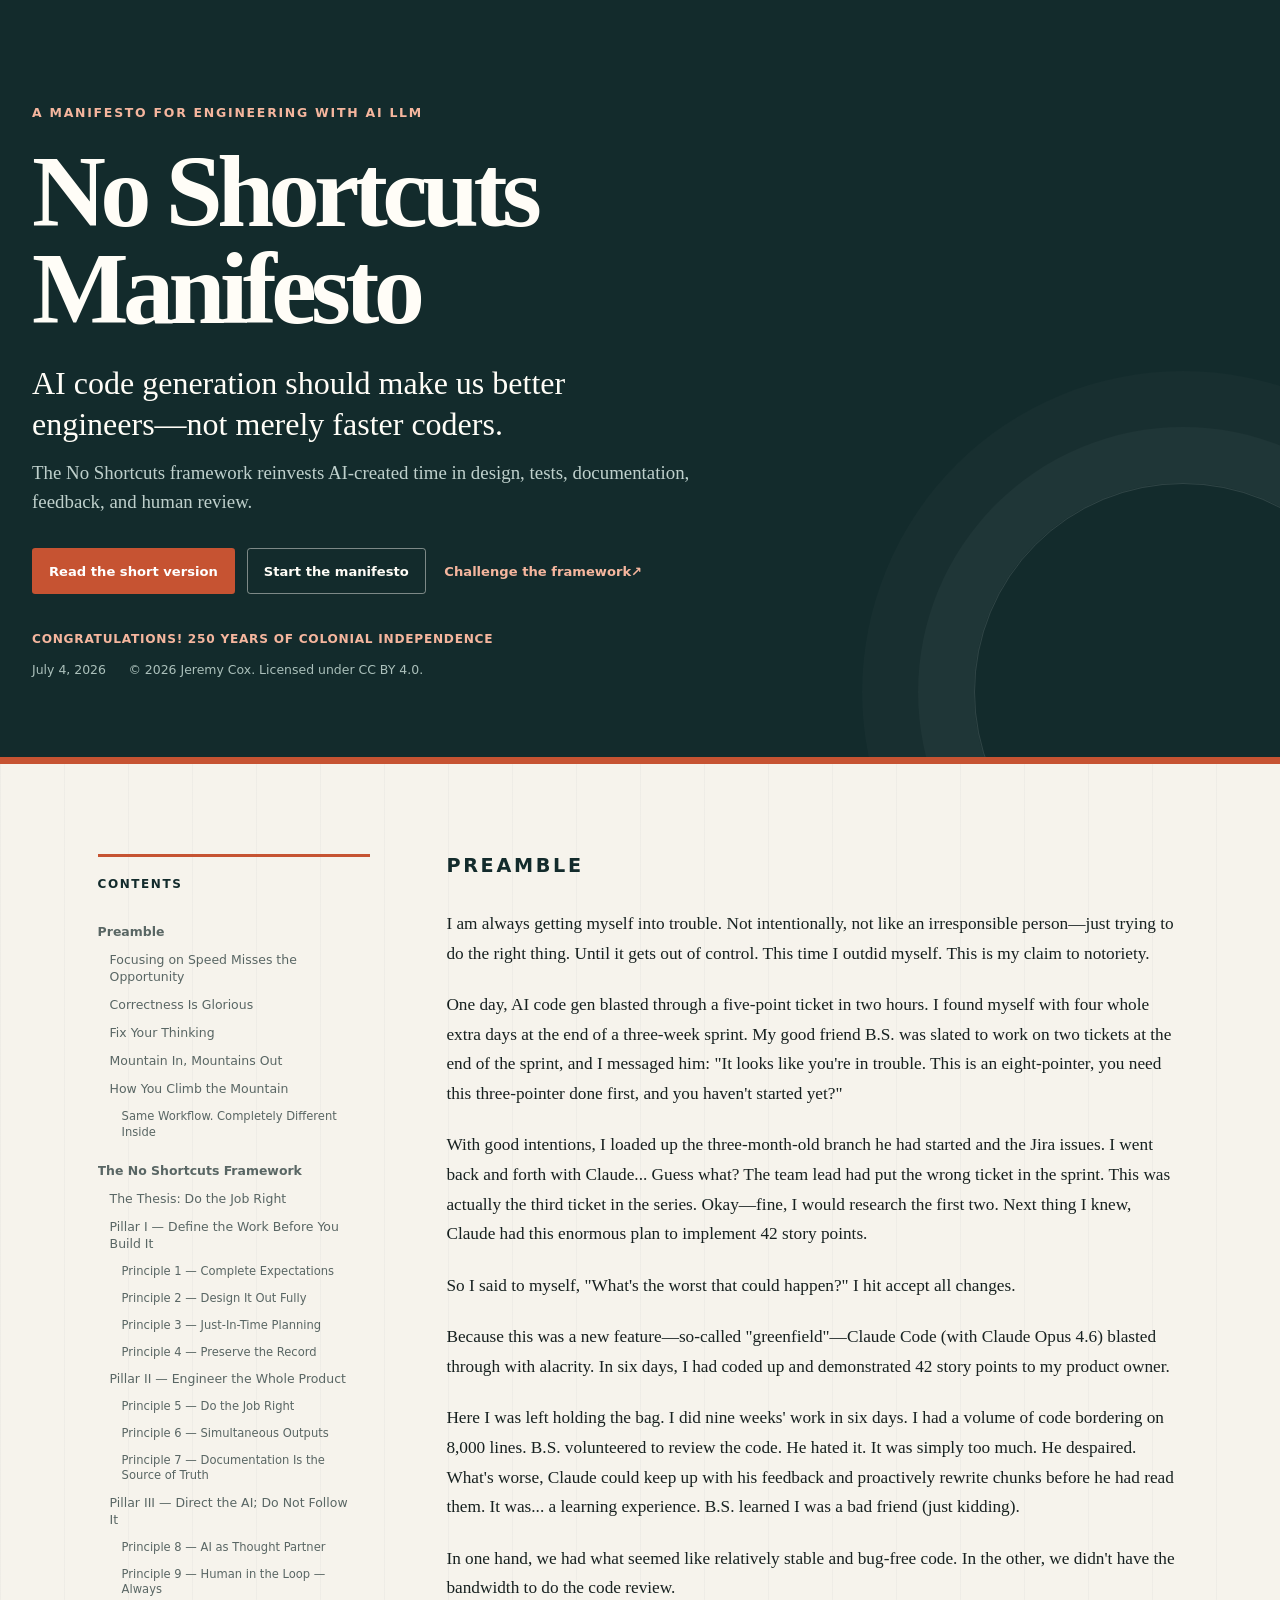
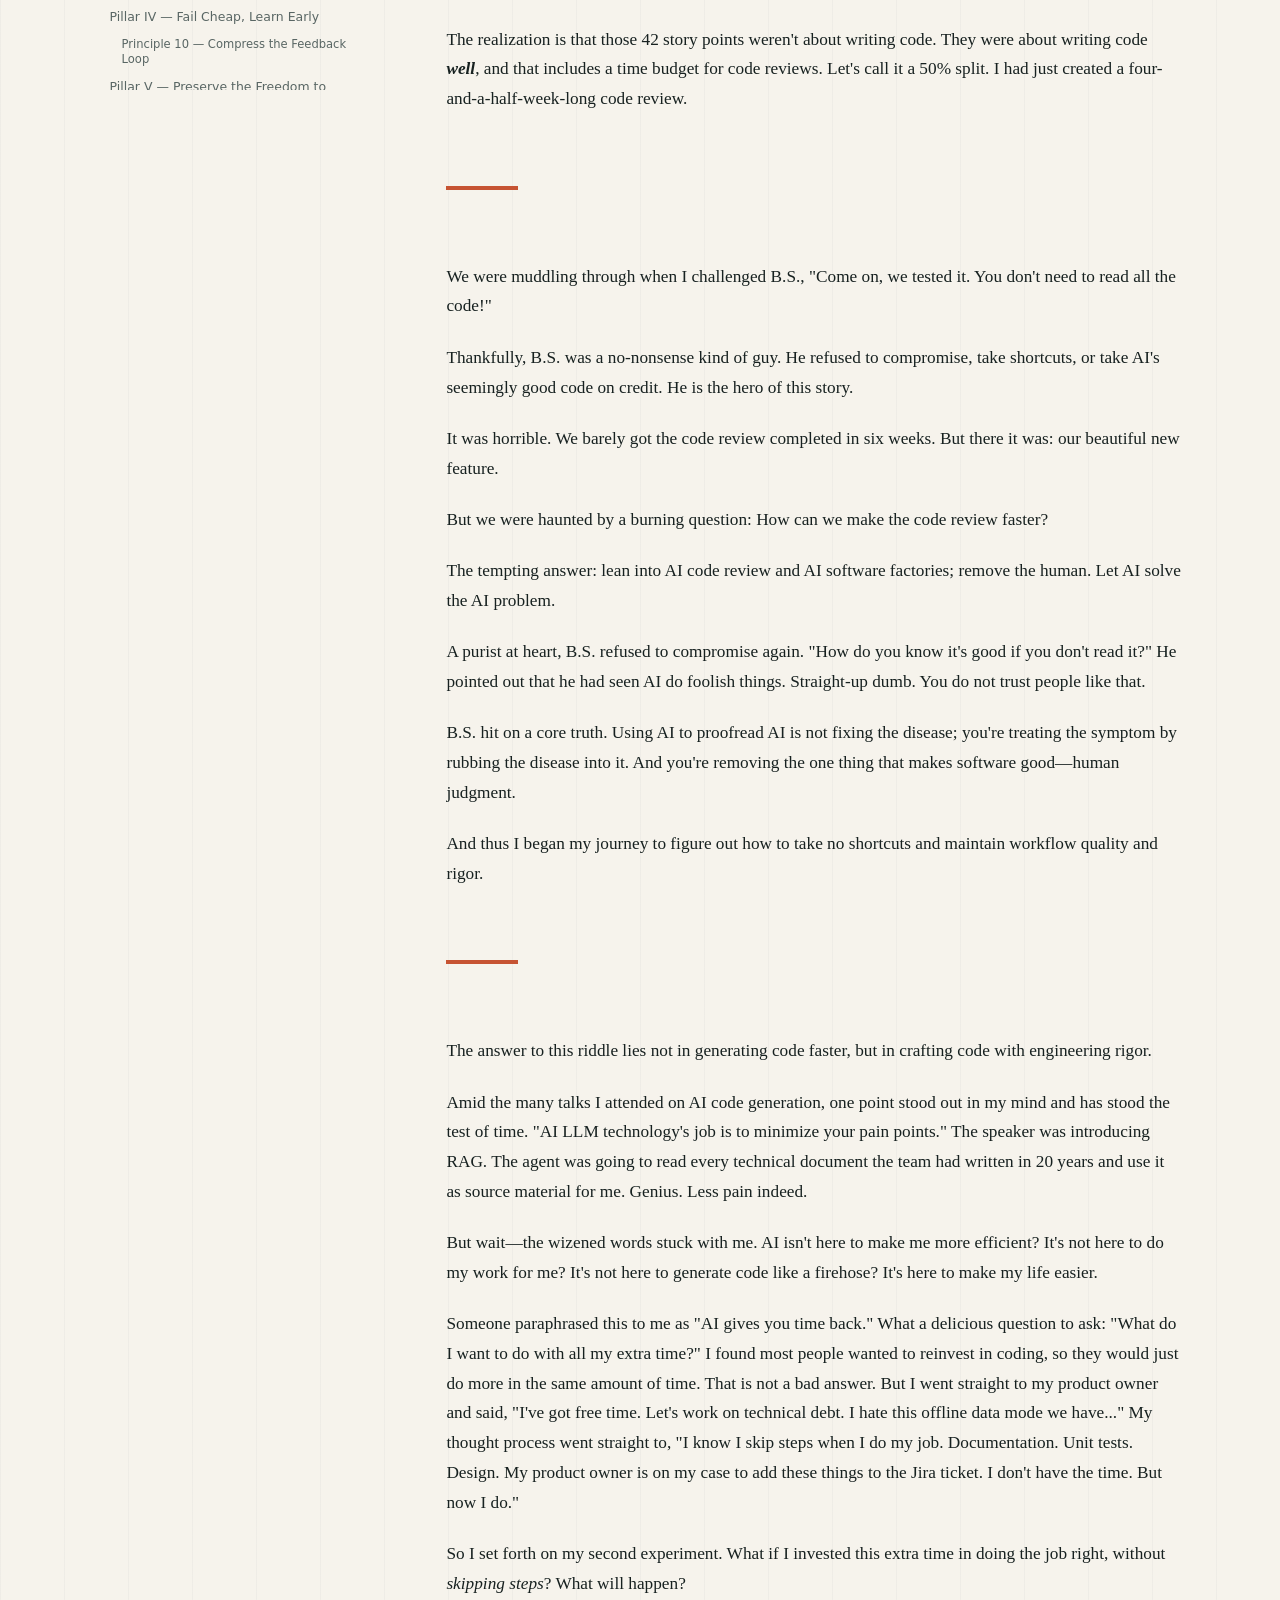
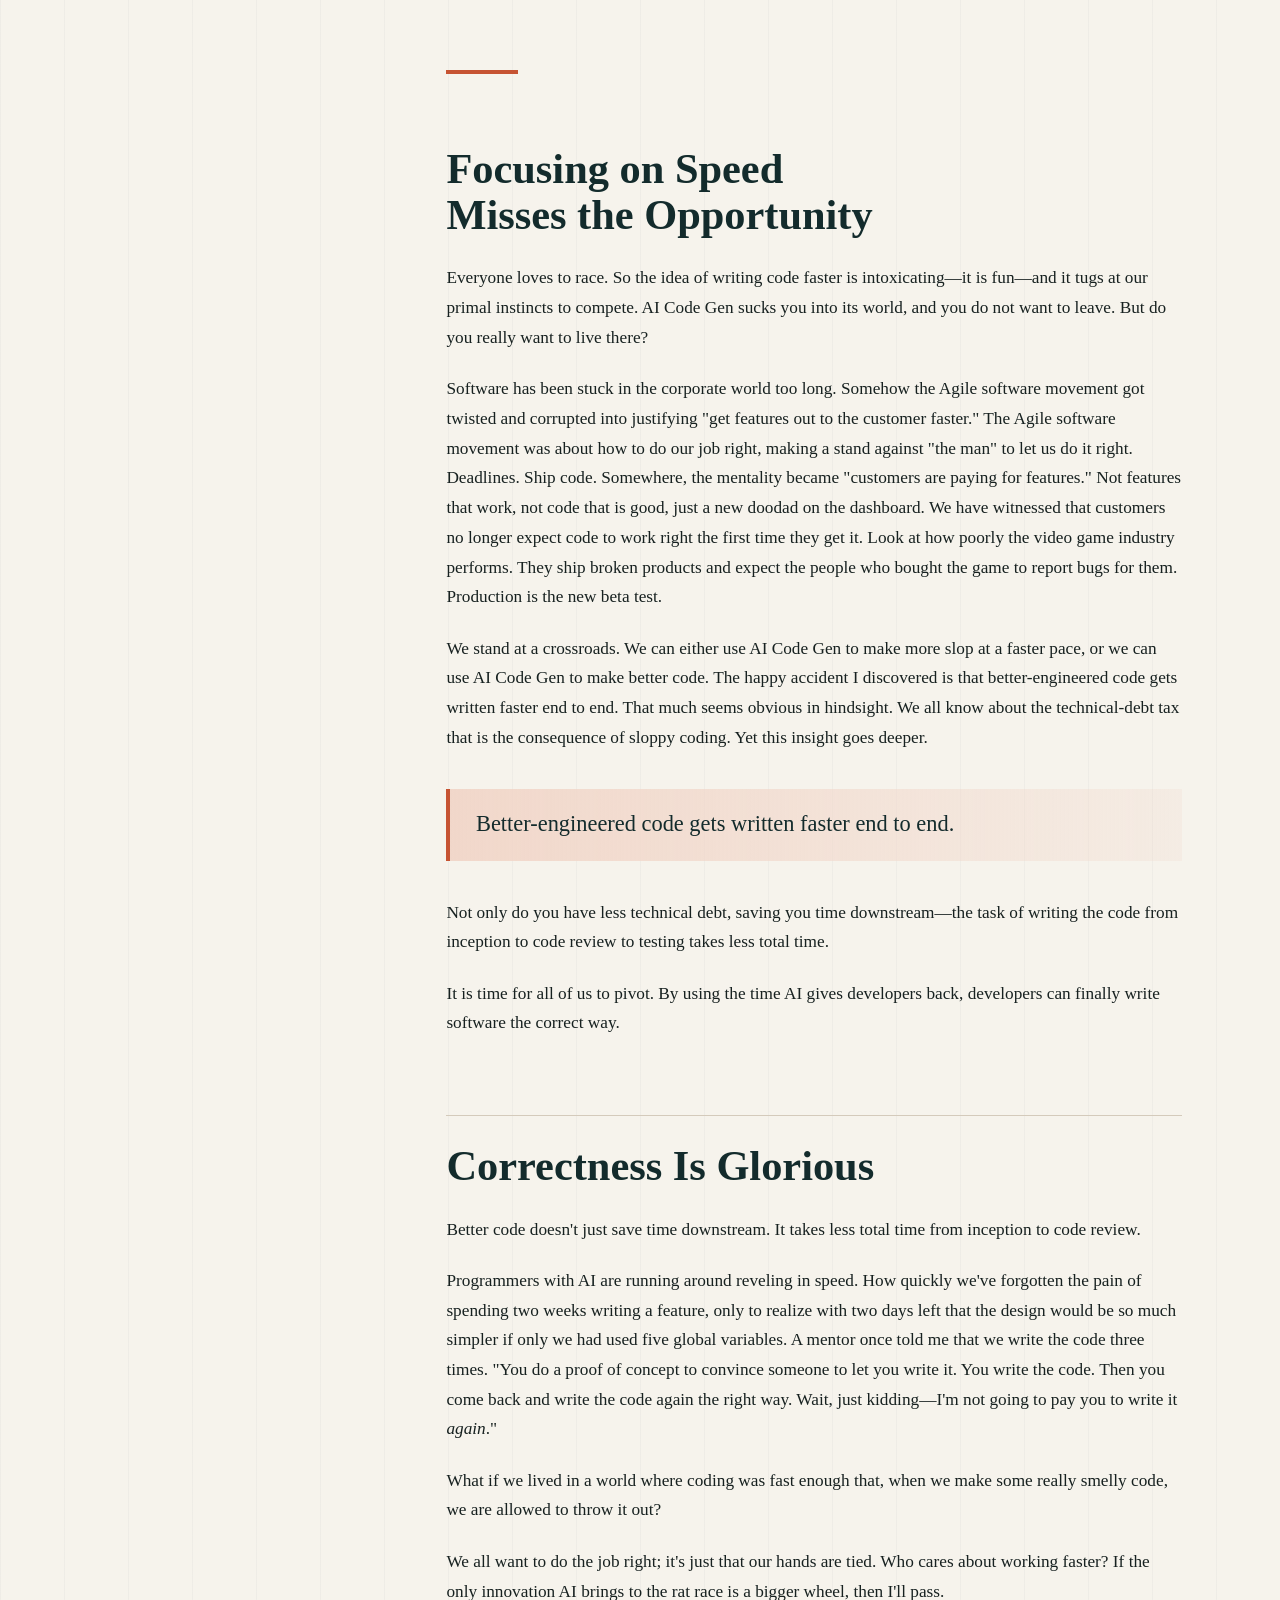
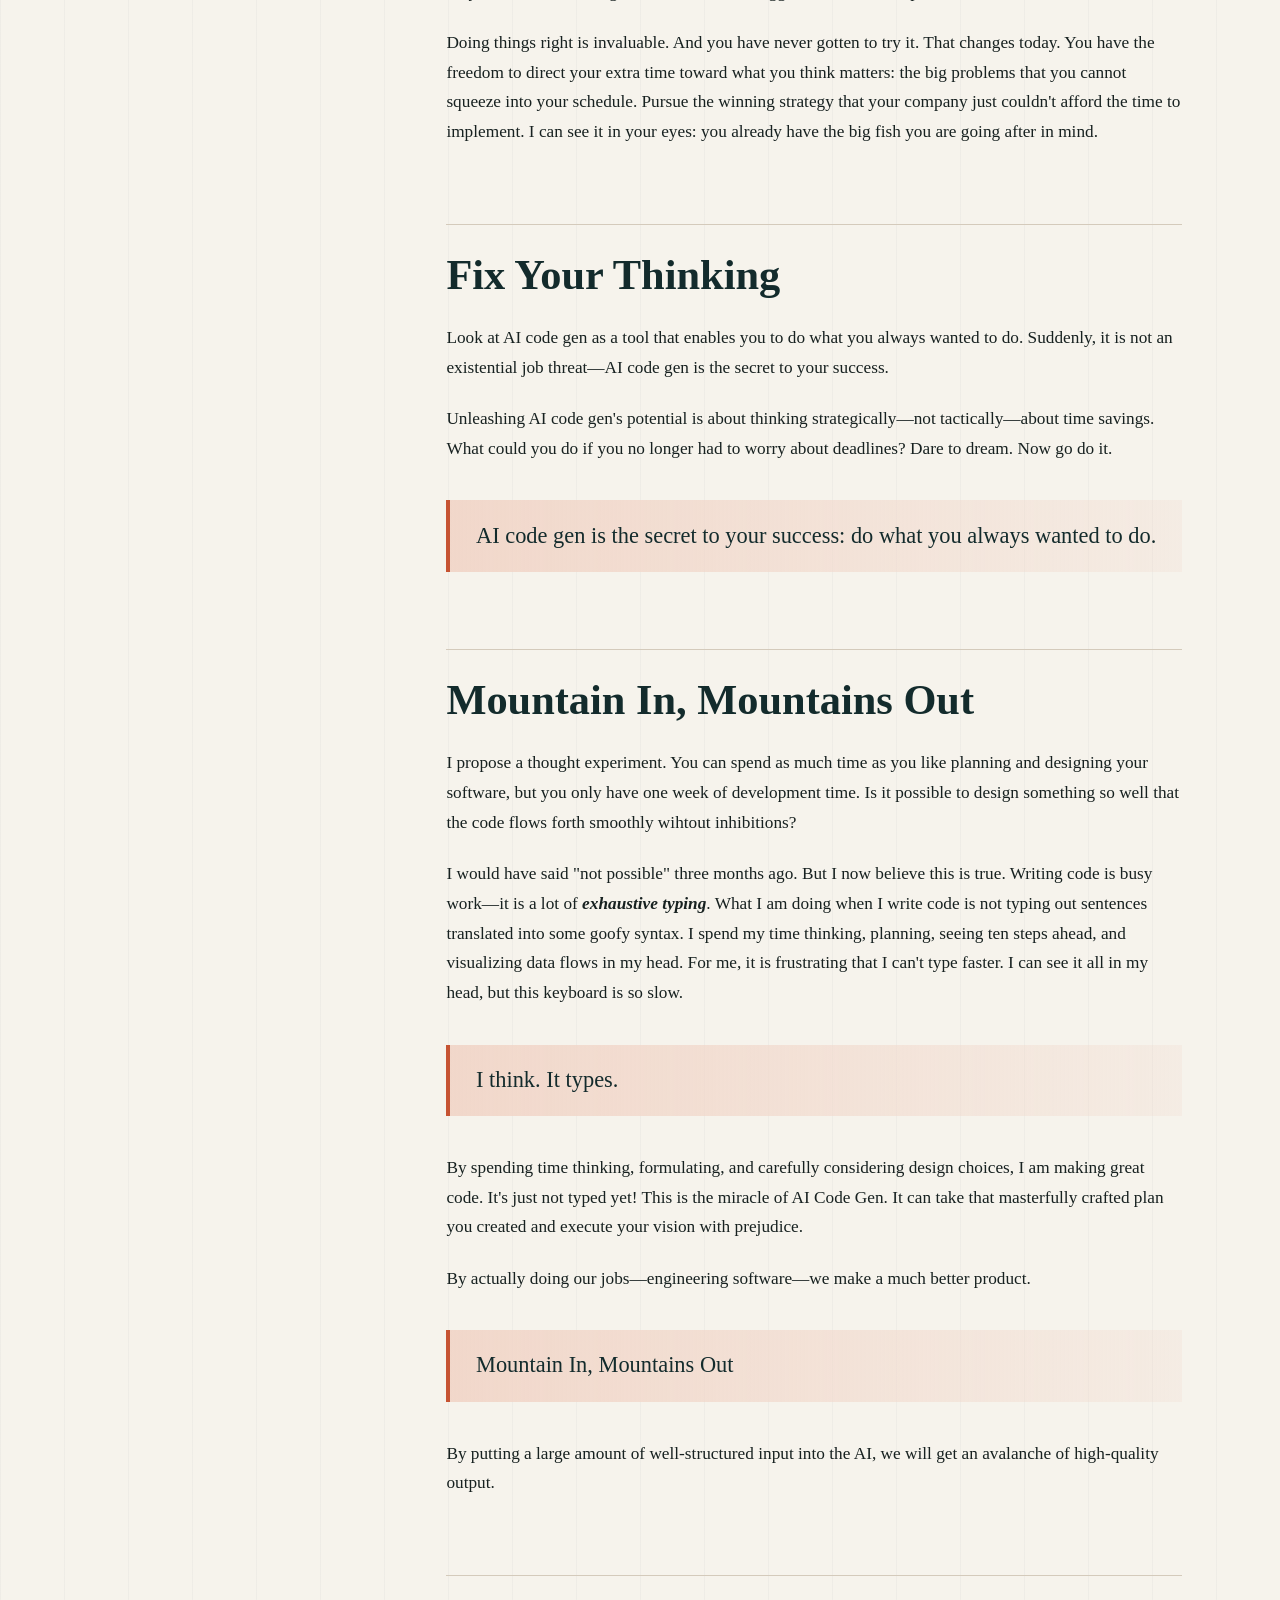
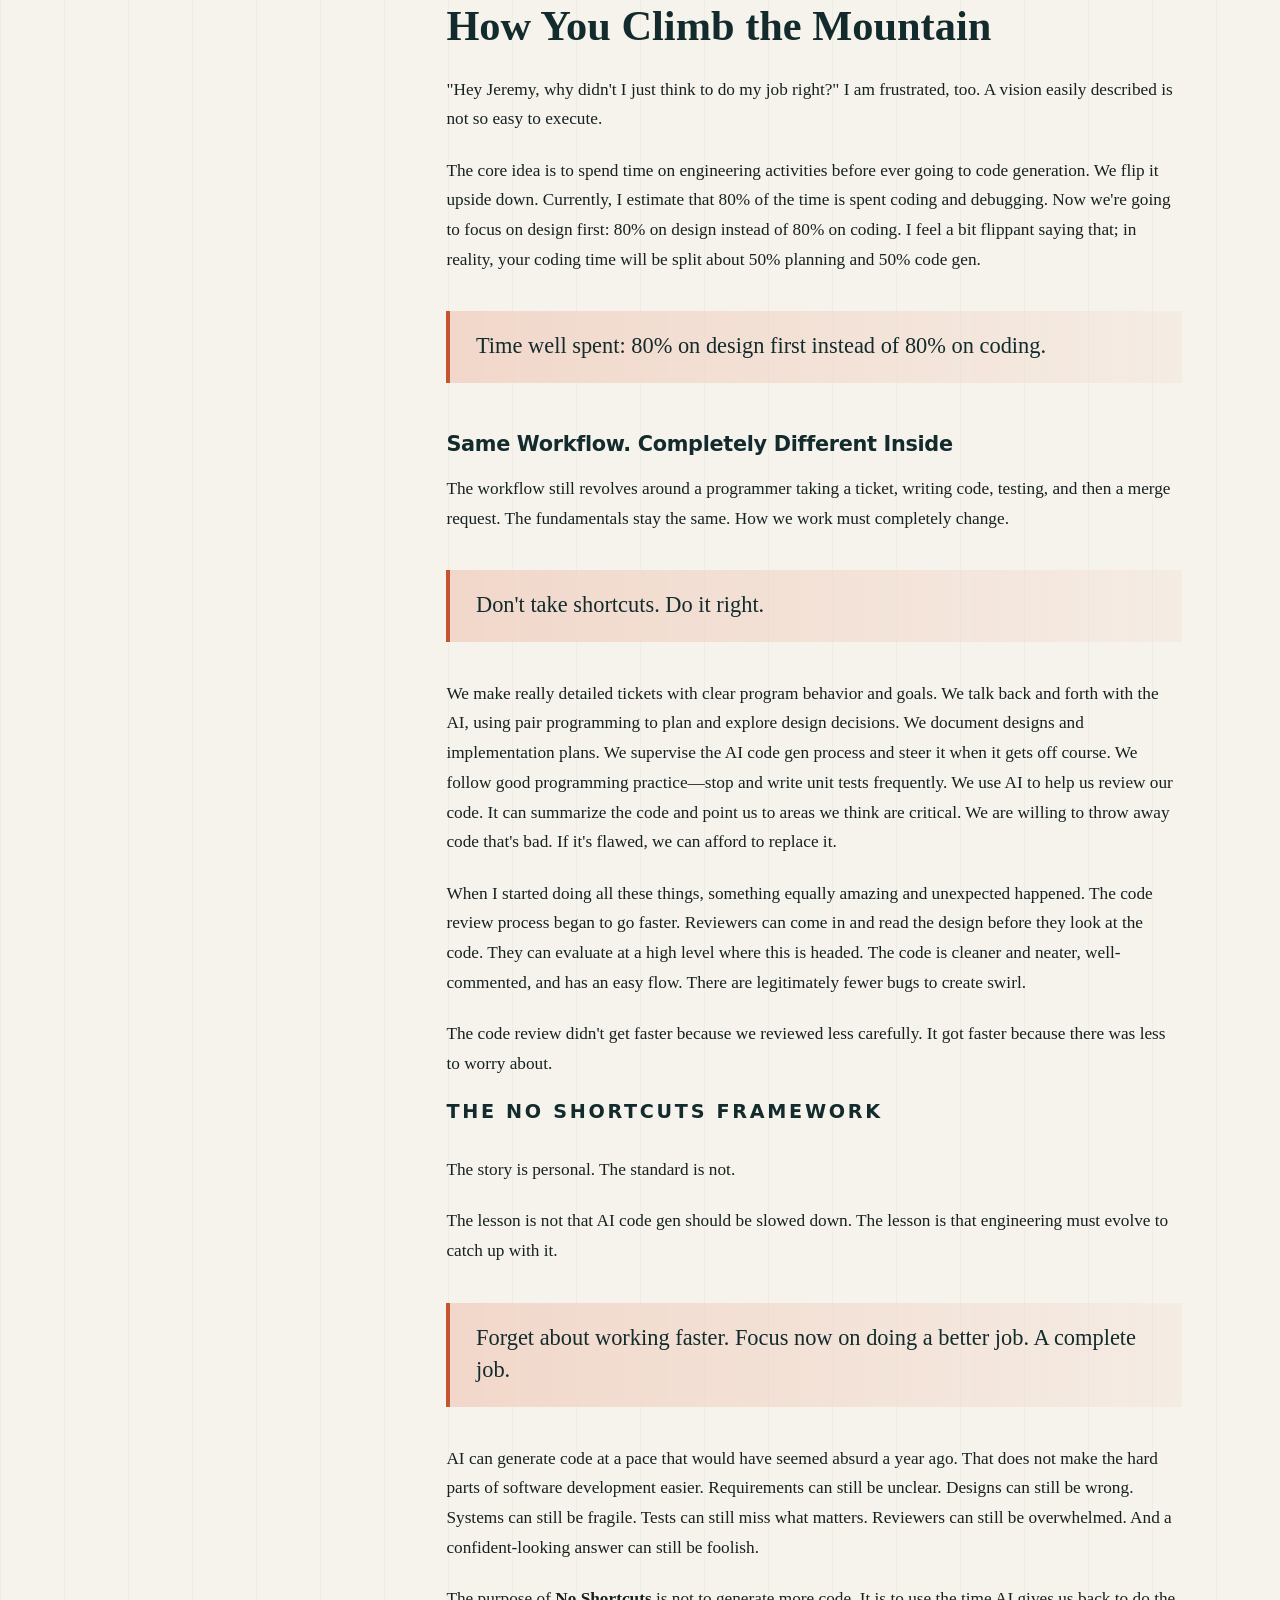
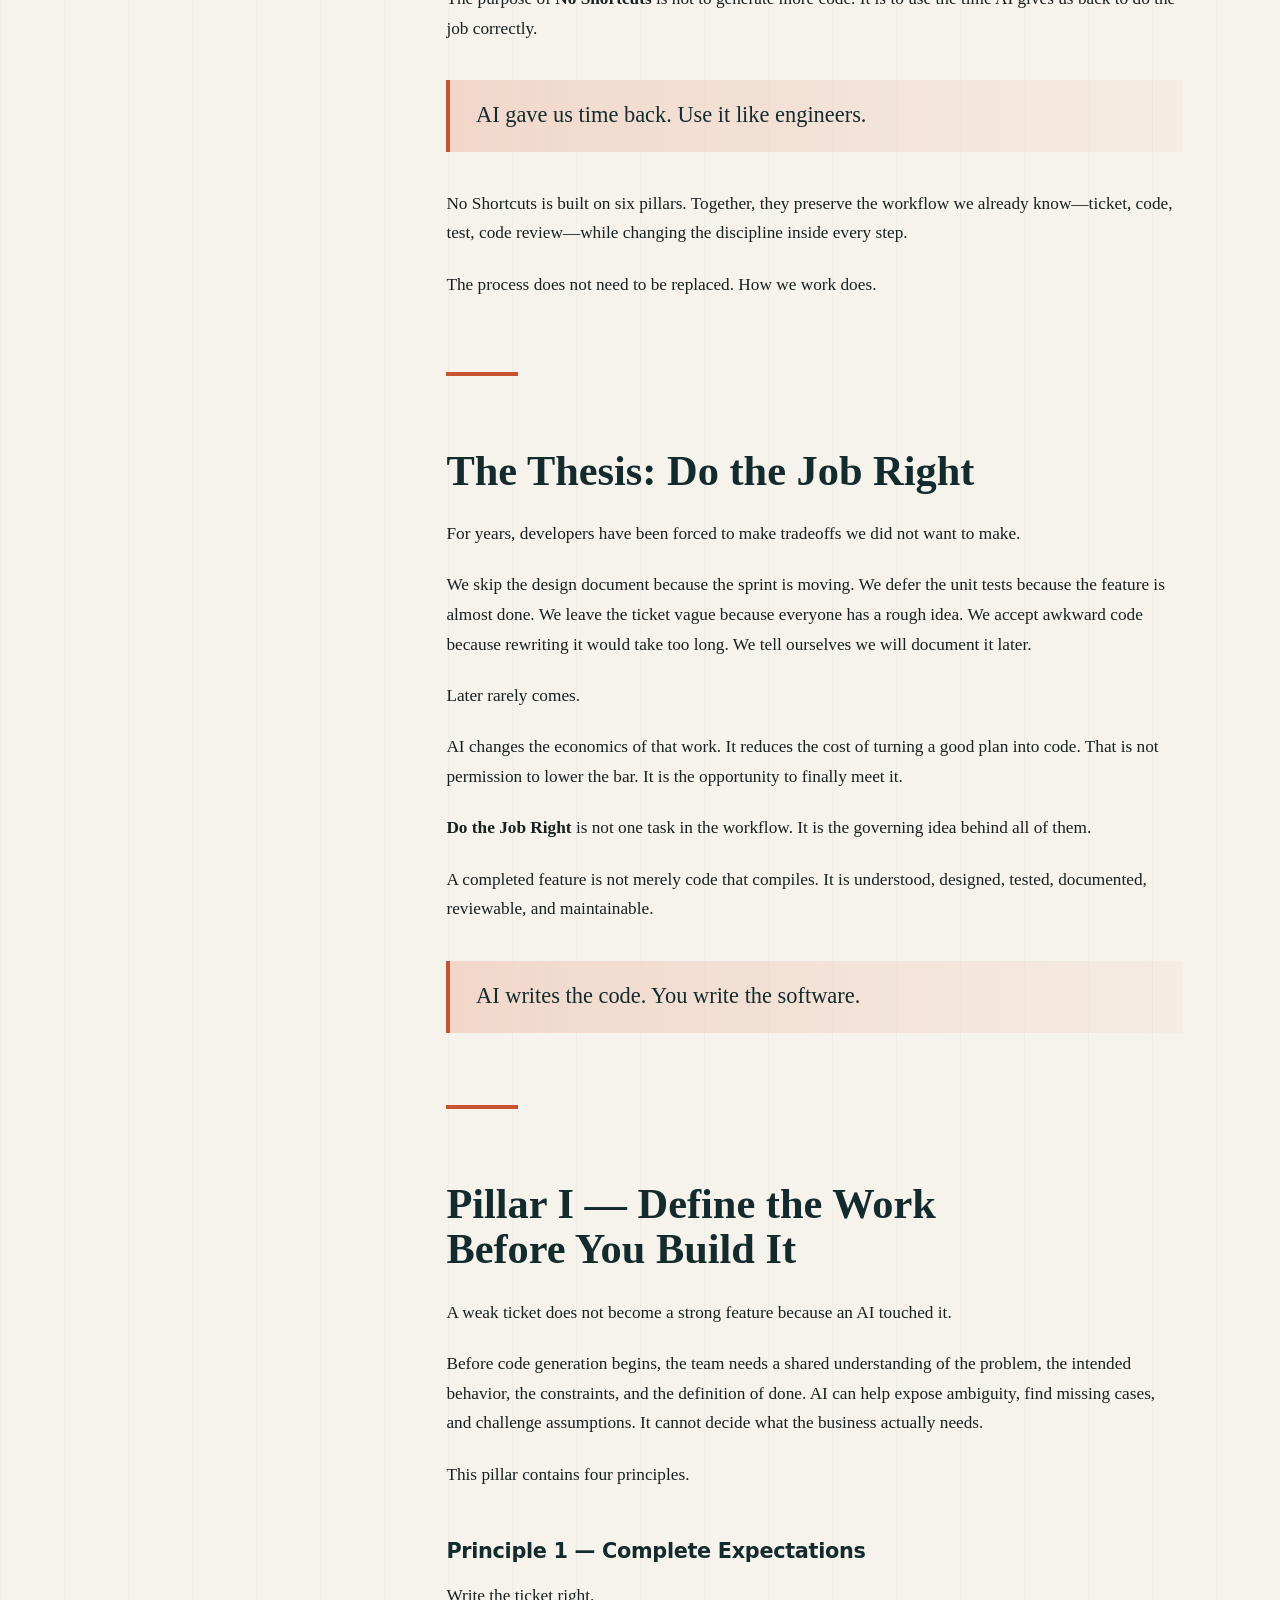
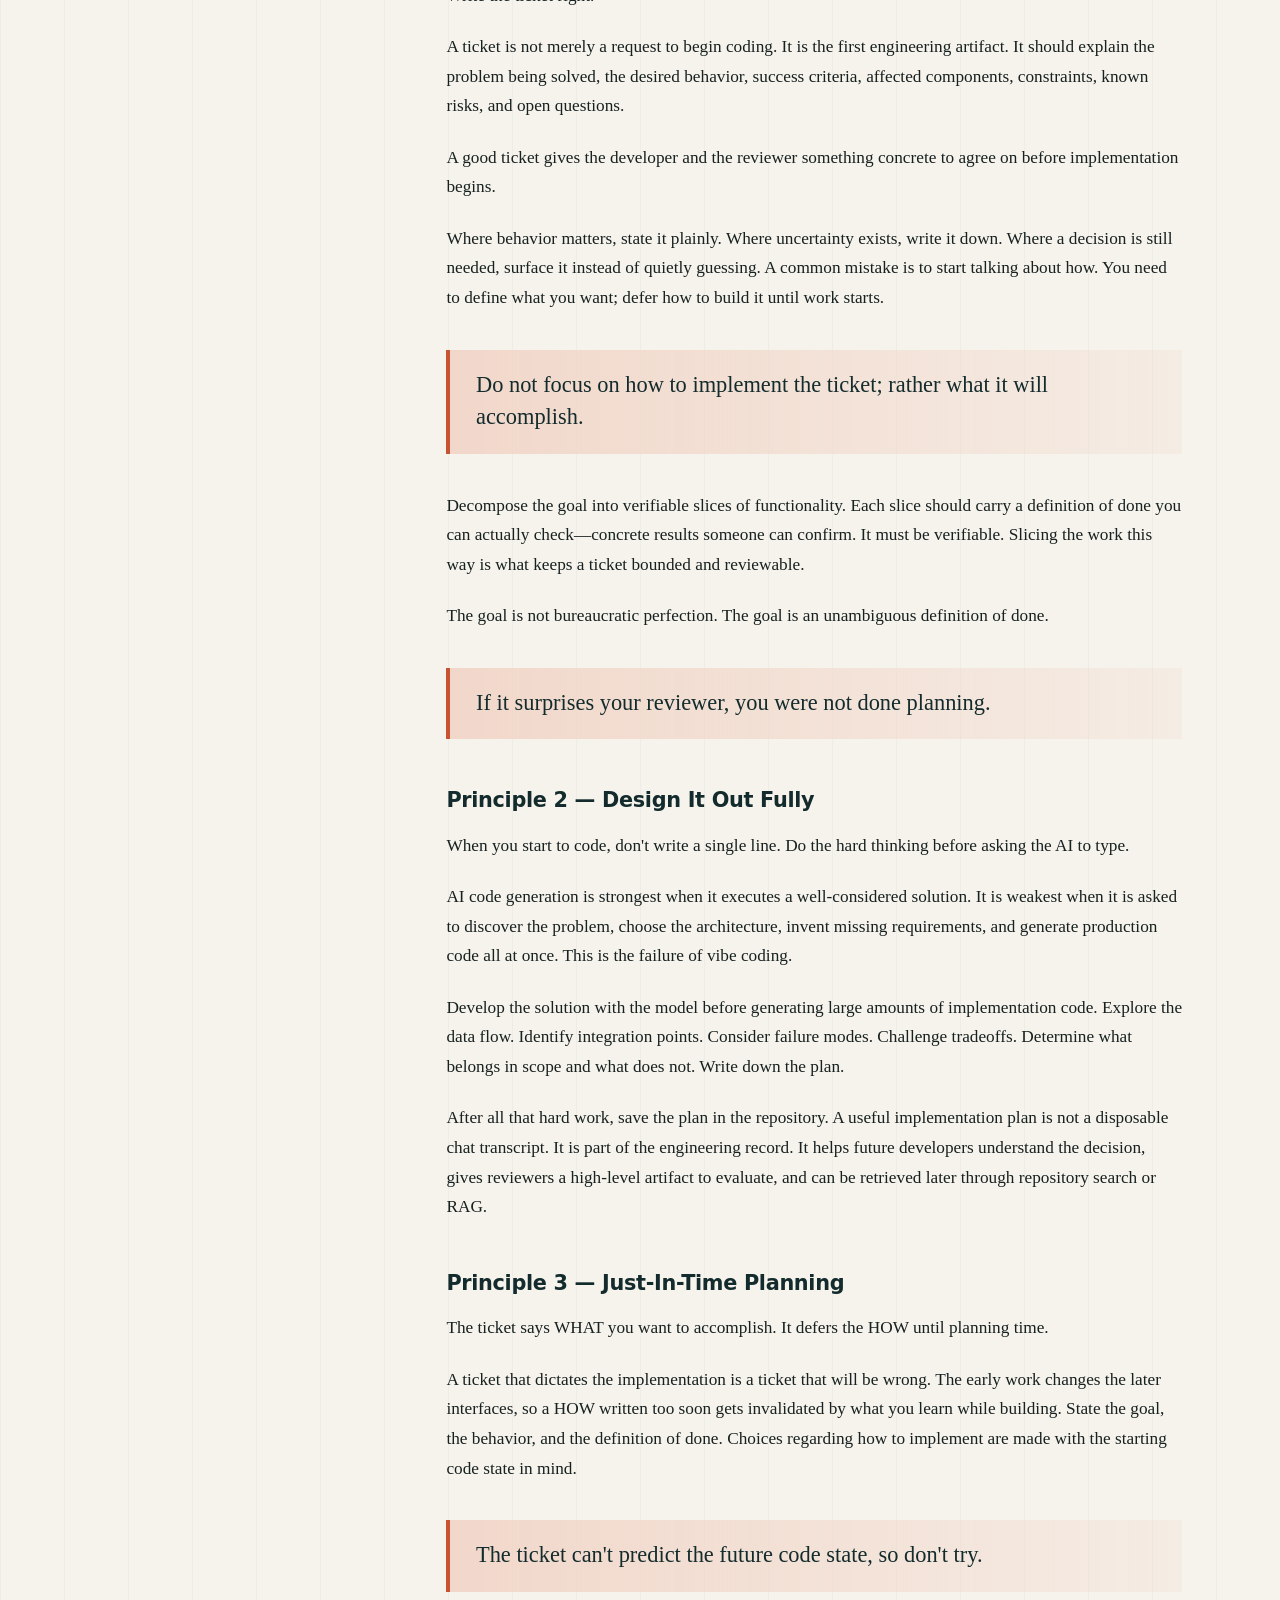
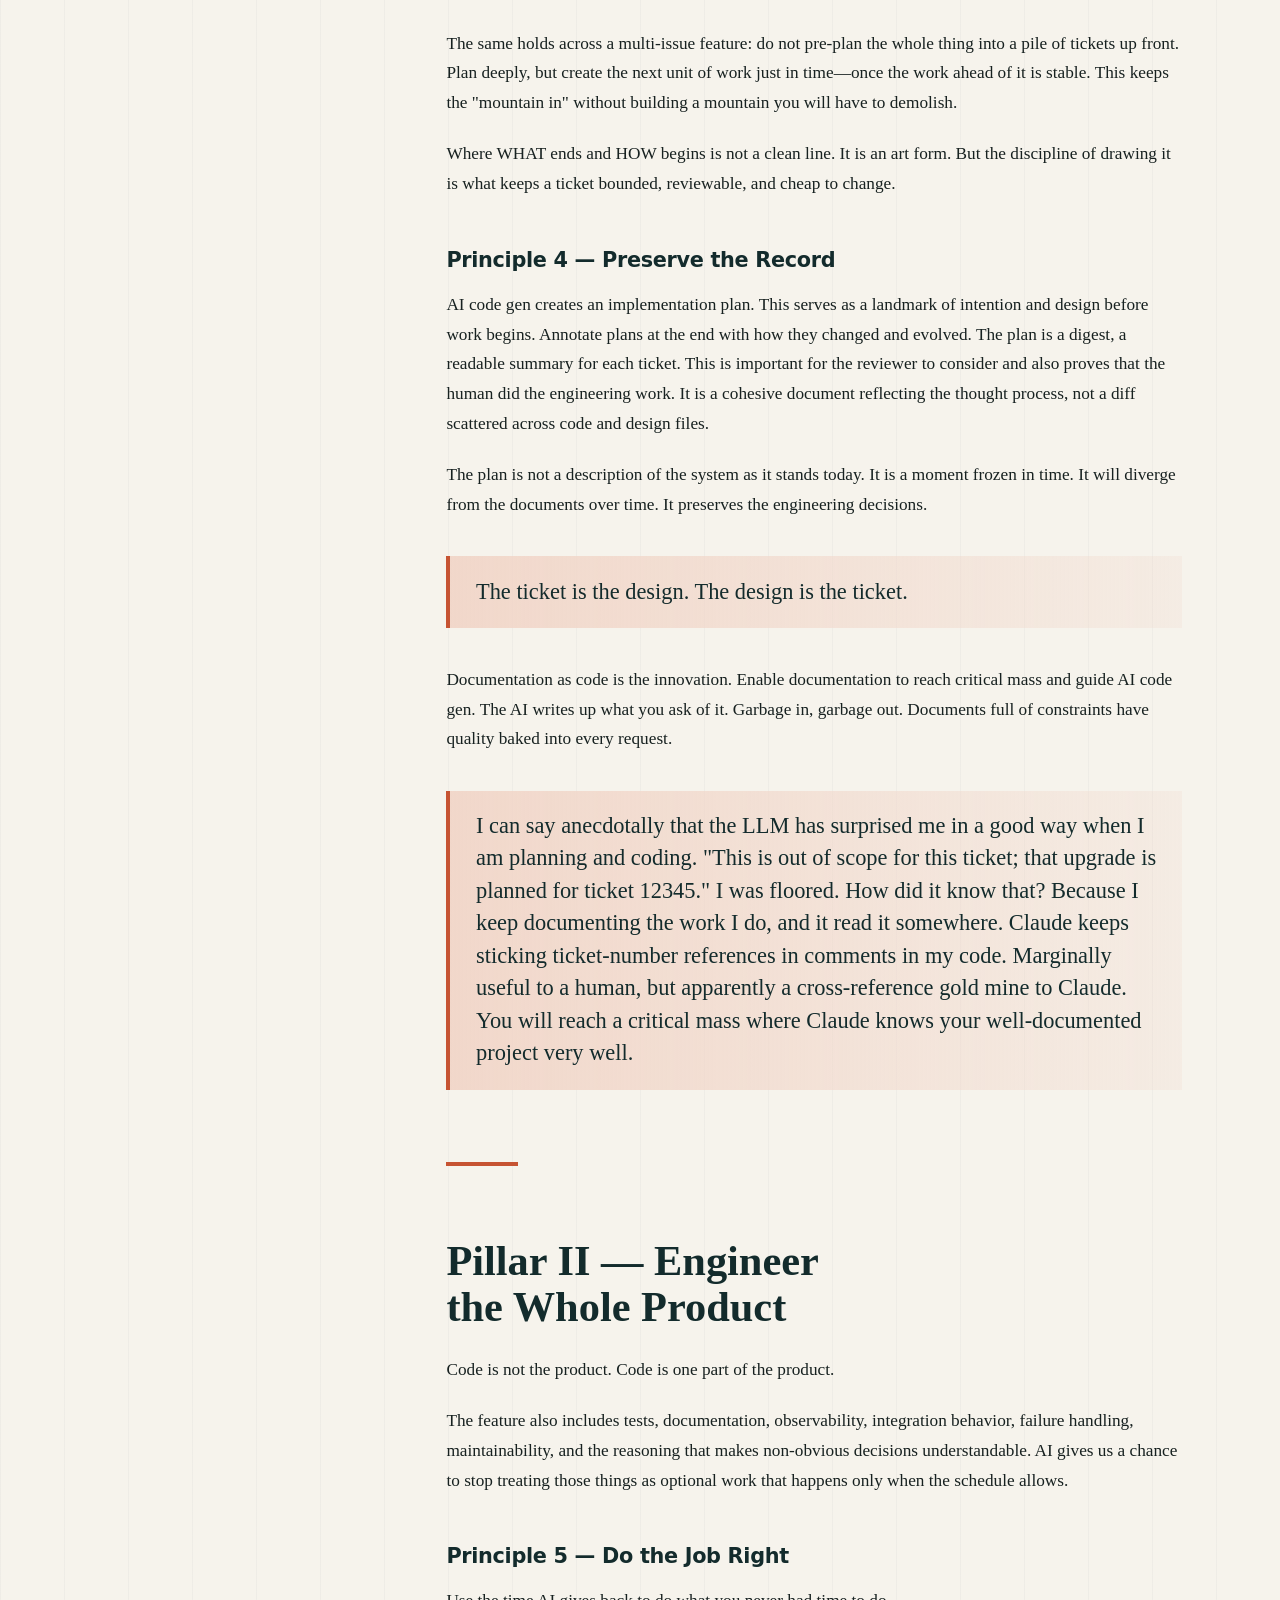
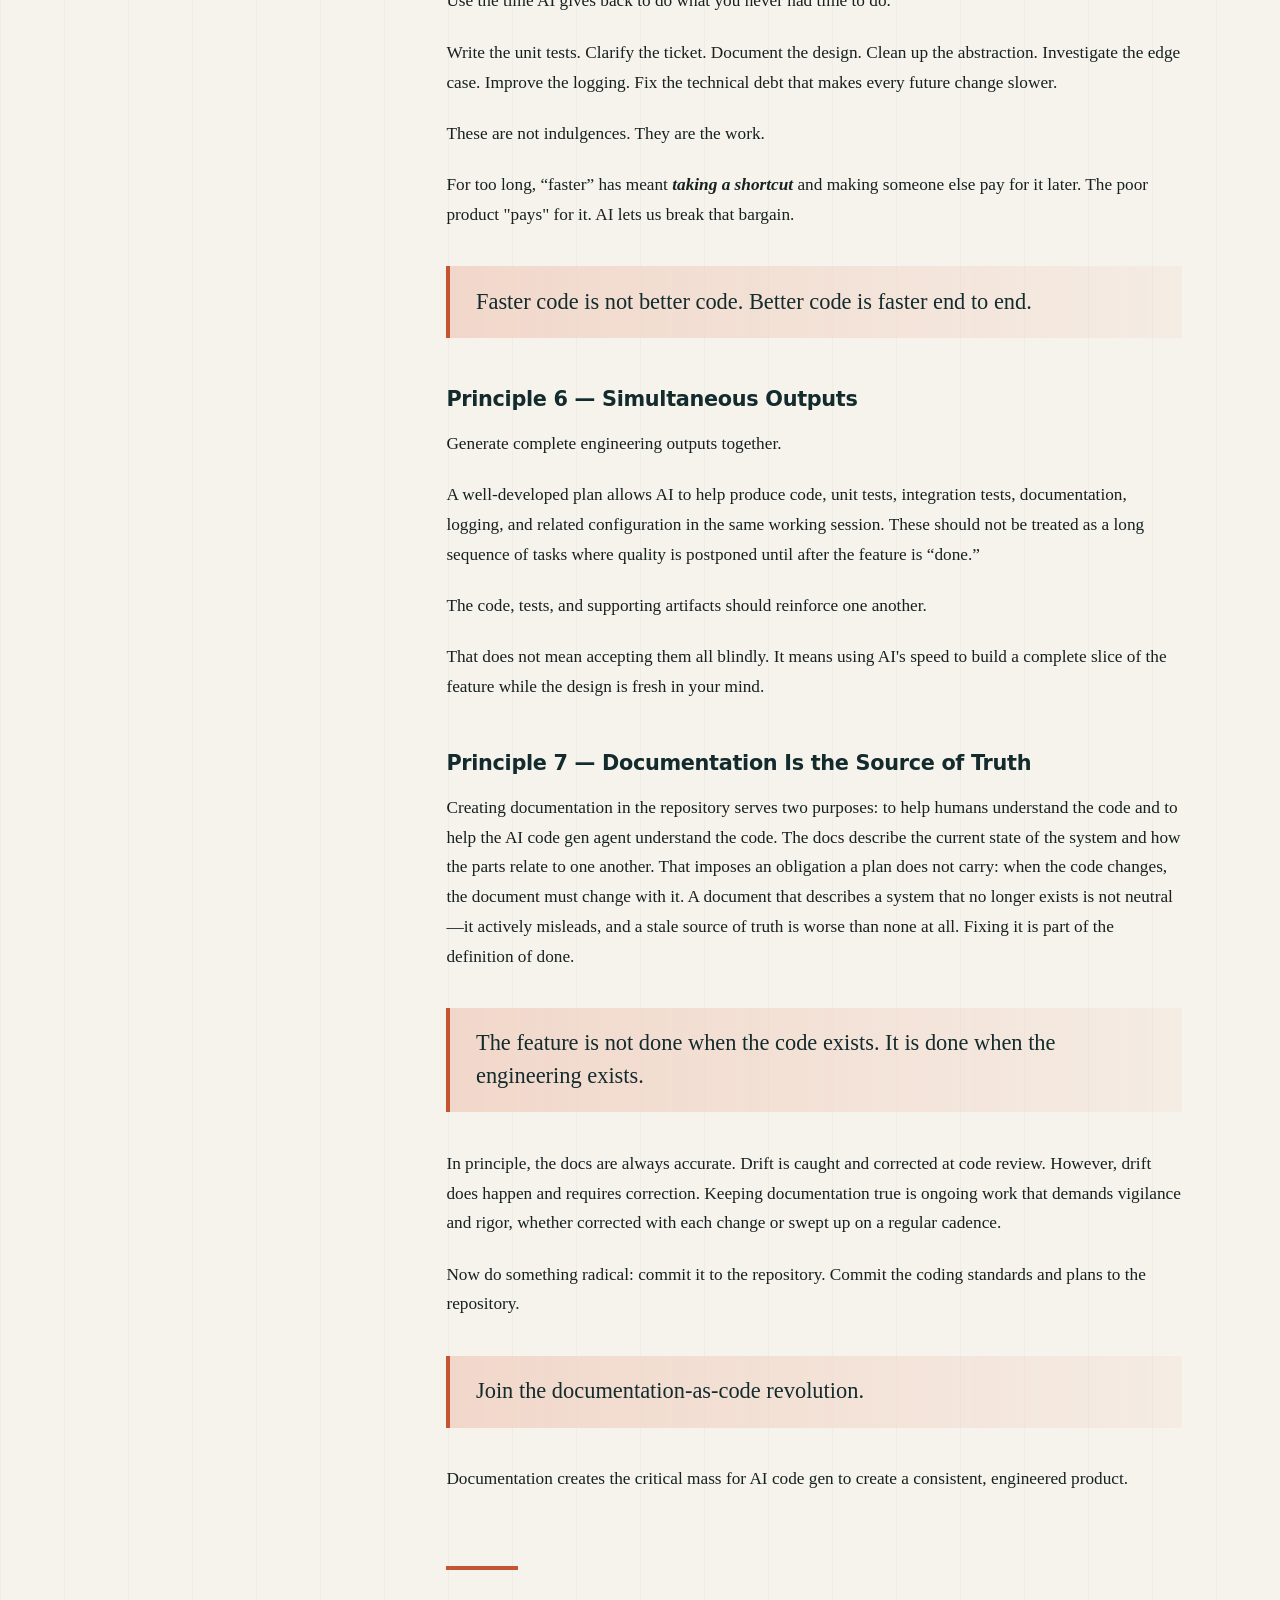
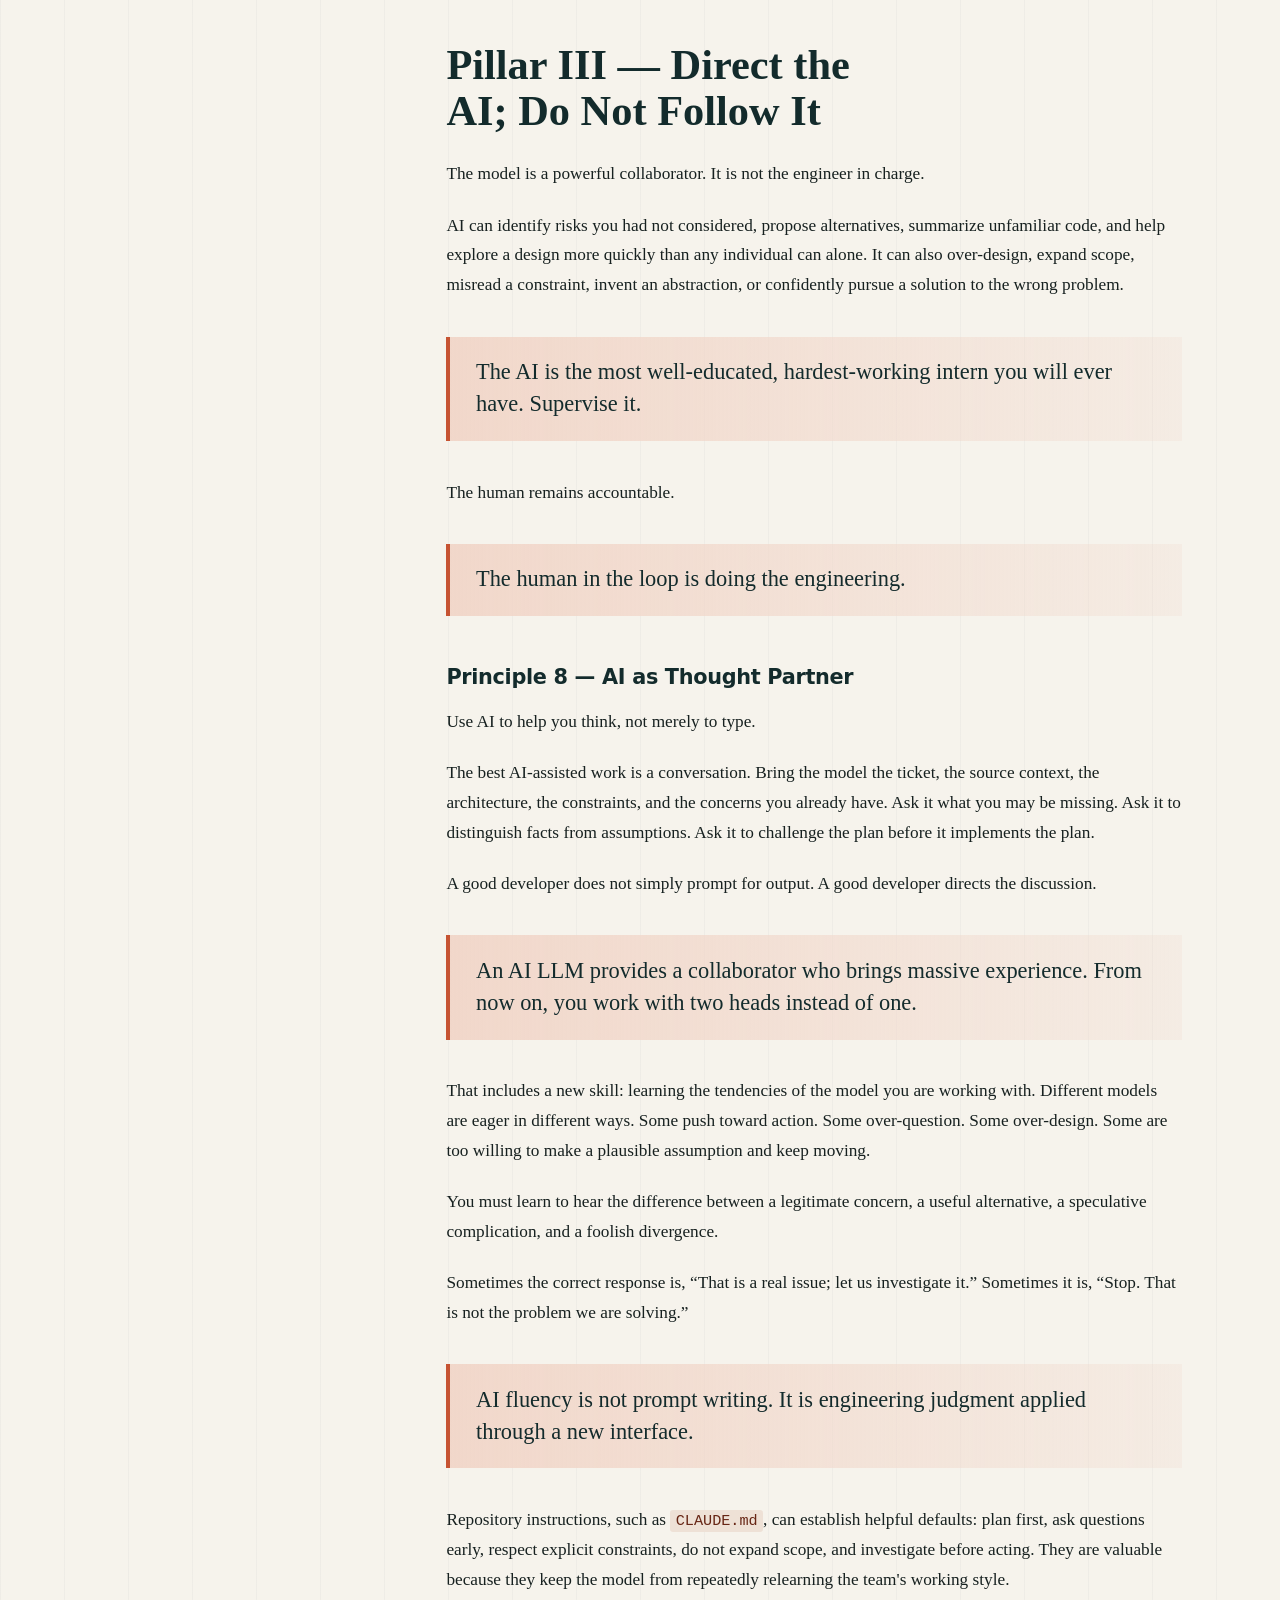
==== commit f723931e: "professional polish, discussion integration" ====
--- a/index.html
+++ b/index.html
@@ -3,8 +3,27 @@
 <head>
   <meta charset="utf-8">
   <meta name="viewport" content="width=device-width, initial-scale=1">
-  <meta name="description" content="Congratulations! 250 Years of Colonial Independence">
+  <meta name="description" content="AI code generation should make us better engineers—not merely faster coders. The No Shortcuts framework reinvests AI-created time in design, tests, documentation, feedback, and human review.">
+  <meta name="author" content="Jeremy Cox">
   <meta name="theme-color" content="#132b2c">
+  <link rel="canonical" href="https://nerdchieftain.github.io/no-shortcuts-manifesto/">
+
+  <meta property="og:title" content="No Shortcuts Manifesto">
+  <meta property="og:description" content="AI gave us time back. Use it like engineers.">
+  <meta property="og:type" content="website">
+  <meta property="og:url" content="https://nerdchieftain.github.io/no-shortcuts-manifesto/">
+  <meta property="og:site_name" content="No Shortcuts Manifesto">
+  <meta property="og:image" content="https://nerdchieftain.github.io/no-shortcuts-manifesto/social-card.png">
+  <meta property="og:image:type" content="image/png">
+  <meta property="og:image:width" content="1200">
+  <meta property="og:image:height" content="630">
+  <meta property="og:image:alt" content="No Shortcuts. AI gave us time back. Use it like engineers.">
+
+  <meta name="twitter:card" content="summary_large_image">
+  <meta name="twitter:title" content="No Shortcuts Manifesto">
+  <meta name="twitter:description" content="AI gave us time back. Use it like engineers.">
+  <meta name="twitter:image" content="https://nerdchieftain.github.io/no-shortcuts-manifesto/social-card.png">
+  <meta name="twitter:image:alt" content="No Shortcuts. AI gave us time back. Use it like engineers.">
   <title>No Shortcuts Manifesto</title>
   <link rel="stylesheet" href="styles.css">
 </head>
@@ -14,8 +33,14 @@
     <div class="hero-inner">
       <p class="eyebrow">A manifesto for engineering with AI LLM</p>
       <h1>No Shortcuts Manifesto</h1>
-      <p class="subtitle">Congratulations!</p>
-      <p class="subtitle">250 Years of Colonial Independence</p>
+      <p class="hero-thesis">AI code generation should make us better engineers—not merely faster coders.</p>
+      <p class="hero-support">The No Shortcuts framework reinvests AI-created time in design, tests, documentation, feedback, and human review.</p>
+      <div class="hero-actions" aria-label="Ways to read and discuss the manifesto">
+        <a class="button button-primary" href="tldr.html">Read the short version</a>
+        <a class="button button-secondary" href="#preamble">Start the manifesto</a>
+        <a class="button button-text" href="https://github.com/NerdChieftain/no-shortcuts-manifesto/discussions">Challenge the framework <span aria-hidden="true">↗</span></a>
+      </div>
+      <p class="occasion">Congratulations! 250 Years of Colonial Independence</p>
       <div class="publication-meta" aria-label="Publication details">
         <span>July 4, 2026</span>
         <span>© 2026 Jeremy Cox. Licensed under CC BY 4.0.</span>
--- a/styles.css
+++ b/styles.css
@@ -91,6 +91,8 @@
 }
 
 .eyebrow,
+.hero-actions,
+.occasion,
 .publication-meta,
 .toc,
 .site-footer {
@@ -115,19 +117,89 @@
   line-height: 0.95;
 }
 
-.subtitle {
-  max-width: 36rem;
+.hero-thesis {
+  max-width: 42rem;
   margin: 1.6rem 0 0;
-  color: #dce8e4;
-  font-size: clamp(1.2rem, 2.5vw, 1.65rem);
-  line-height: 1.35;
+  color: #fffdf7;
+  font-size: clamp(1.35rem, 3vw, 2rem);
+  line-height: 1.28;
+  text-wrap: balance;
+}
+
+.hero-support {
+  max-width: 43rem;
+  margin: 0.8rem 0 0;
+  color: #bfd0cc;
+  font-size: clamp(1rem, 2vw, 1.18rem);
+  line-height: 1.55;
+}
+
+.hero-actions,
+.short-actions {
+  display: flex;
+  flex-wrap: wrap;
+  align-items: center;
+  gap: 0.75rem;
+  margin-top: 2rem;
+}
+
+.button {
+  display: inline-flex;
+  align-items: center;
+  justify-content: center;
+  min-height: 2.85rem;
+  padding: 0.72rem 1rem;
+  border: 1px solid transparent;
+  border-radius: 0.2rem;
+  font: 750 0.82rem/1.15 system-ui, -apple-system, "Segoe UI", sans-serif;
+  text-align: center;
+  text-decoration: none;
+}
+
+.button-primary {
+  color: #fff;
+  background: var(--accent);
+}
+
+.button-primary:hover {
+  color: #fff;
+  background: #aa3e23;
+}
+
+.button-secondary {
+  color: #fffdf7;
+  border-color: rgb(255 253 247 / 45%);
+}
+
+.button-secondary:hover {
+  color: #fff;
+  background: rgb(255 255 255 / 9%);
+  border-color: #fffdf7;
+}
+
+.button-text {
+  padding-inline: 0.35rem;
+  color: #f5b69e;
+}
+
+.button-text:hover {
+  color: #fff;
+}
+
+.occasion {
+  margin: 2.2rem 0 0;
+  color: #f5b69e;
+  font-size: 0.76rem;
+  font-weight: 700;
+  letter-spacing: 0.06em;
+  text-transform: uppercase;
 }
 
 .publication-meta {
   display: flex;
   flex-wrap: wrap;
   gap: 0.5rem 1.4rem;
-  margin-top: 2.1rem;
+  margin-top: 0.55rem;
   color: #abc0bb;
   font-size: 0.78rem;
 }
@@ -301,6 +373,89 @@
   font: 0.85rem/1.55 system-ui, sans-serif;
 }
 
+.short-hero {
+  color: #fffdf7;
+  background: var(--forest);
+  border-bottom: 0.45rem solid var(--accent);
+}
+
+.short-hero-inner {
+  width: min(100% - 3rem, var(--reading-width));
+  margin-inline: auto;
+  padding: clamp(3rem, 7vw, 5.5rem) 0 clamp(2.5rem, 6vw, 4.5rem);
+}
+
+.wordmark {
+  display: inline-block;
+  margin-bottom: 3rem;
+  color: #bfd0cc;
+  font: 750 0.75rem/1 system-ui, sans-serif;
+  letter-spacing: 0.08em;
+  text-decoration: none;
+  text-transform: uppercase;
+}
+
+.wordmark:hover {
+  color: #fff;
+}
+
+.short-hero h1 {
+  max-width: 13ch;
+  margin: 0;
+  font-size: clamp(2.8rem, 8vw, 5rem);
+  font-weight: 600;
+  letter-spacing: -0.045em;
+  line-height: 0.98;
+}
+
+.short-deck {
+  max-width: 38rem;
+  margin: 1.3rem 0 0;
+  color: #dce8e4;
+  font-size: clamp(1.15rem, 2.5vw, 1.45rem);
+  line-height: 1.4;
+}
+
+.short-main {
+  width: min(100% - 3rem, var(--reading-width));
+  margin-inline: auto;
+  padding: clamp(3rem, 7vw, 6rem) 0;
+}
+
+.short-article {
+  font-size: clamp(1.12rem, 2vw, 1.3rem);
+}
+
+.short-article > p:first-child {
+  color: var(--forest);
+  font-size: clamp(1.4rem, 3vw, 1.8rem);
+  line-height: 1.45;
+}
+
+.short-actions {
+  margin-top: 3rem;
+  padding-top: 2rem;
+  border-top: 1px solid var(--rule);
+}
+
+.button-dark {
+  background: var(--forest);
+}
+
+.button-dark:hover {
+  background: var(--forest-soft);
+}
+
+.button-outline {
+  color: var(--forest);
+  border-color: var(--forest);
+}
+
+.button-outline:hover {
+  color: #fff;
+  background: var(--forest);
+}
+
 .site-footer {
   display: flex;
   flex-wrap: wrap;
@@ -331,6 +486,8 @@
   }
 
   .hero-inner,
+  .short-hero-inner,
+  .short-main,
   .page-shell {
     width: min(100% - 2rem, var(--reading-width));
   }
@@ -374,6 +531,17 @@
     display: grid;
   }
 
+  .hero-actions,
+  .short-actions {
+    align-items: stretch;
+    flex-direction: column;
+  }
+
+  .hero-actions .button,
+  .short-actions .button {
+    width: 100%;
+  }
+
   .toc ol {
     columns: auto;
   }
@@ -399,11 +567,14 @@
   .skip-link,
   .toc,
   .heading-link,
+  .hero-actions,
+  .short-actions,
   .site-footer {
     display: none;
   }
 
-  .hero {
+  .hero,
+  .short-hero {
     color: #000;
     background: transparent;
     border-bottom: 2pt solid #000;
@@ -413,13 +584,18 @@
     display: none;
   }
 
-  .hero-inner {
+  .hero-inner,
+  .short-hero-inner,
+  .short-main {
     width: auto;
     padding: 0 0 1.5rem;
   }
 
   .eyebrow,
-  .subtitle,
+  .hero-thesis,
+  .hero-support,
+  .short-deck,
+  .occasion,
   .publication-meta {
     color: #000;
   }
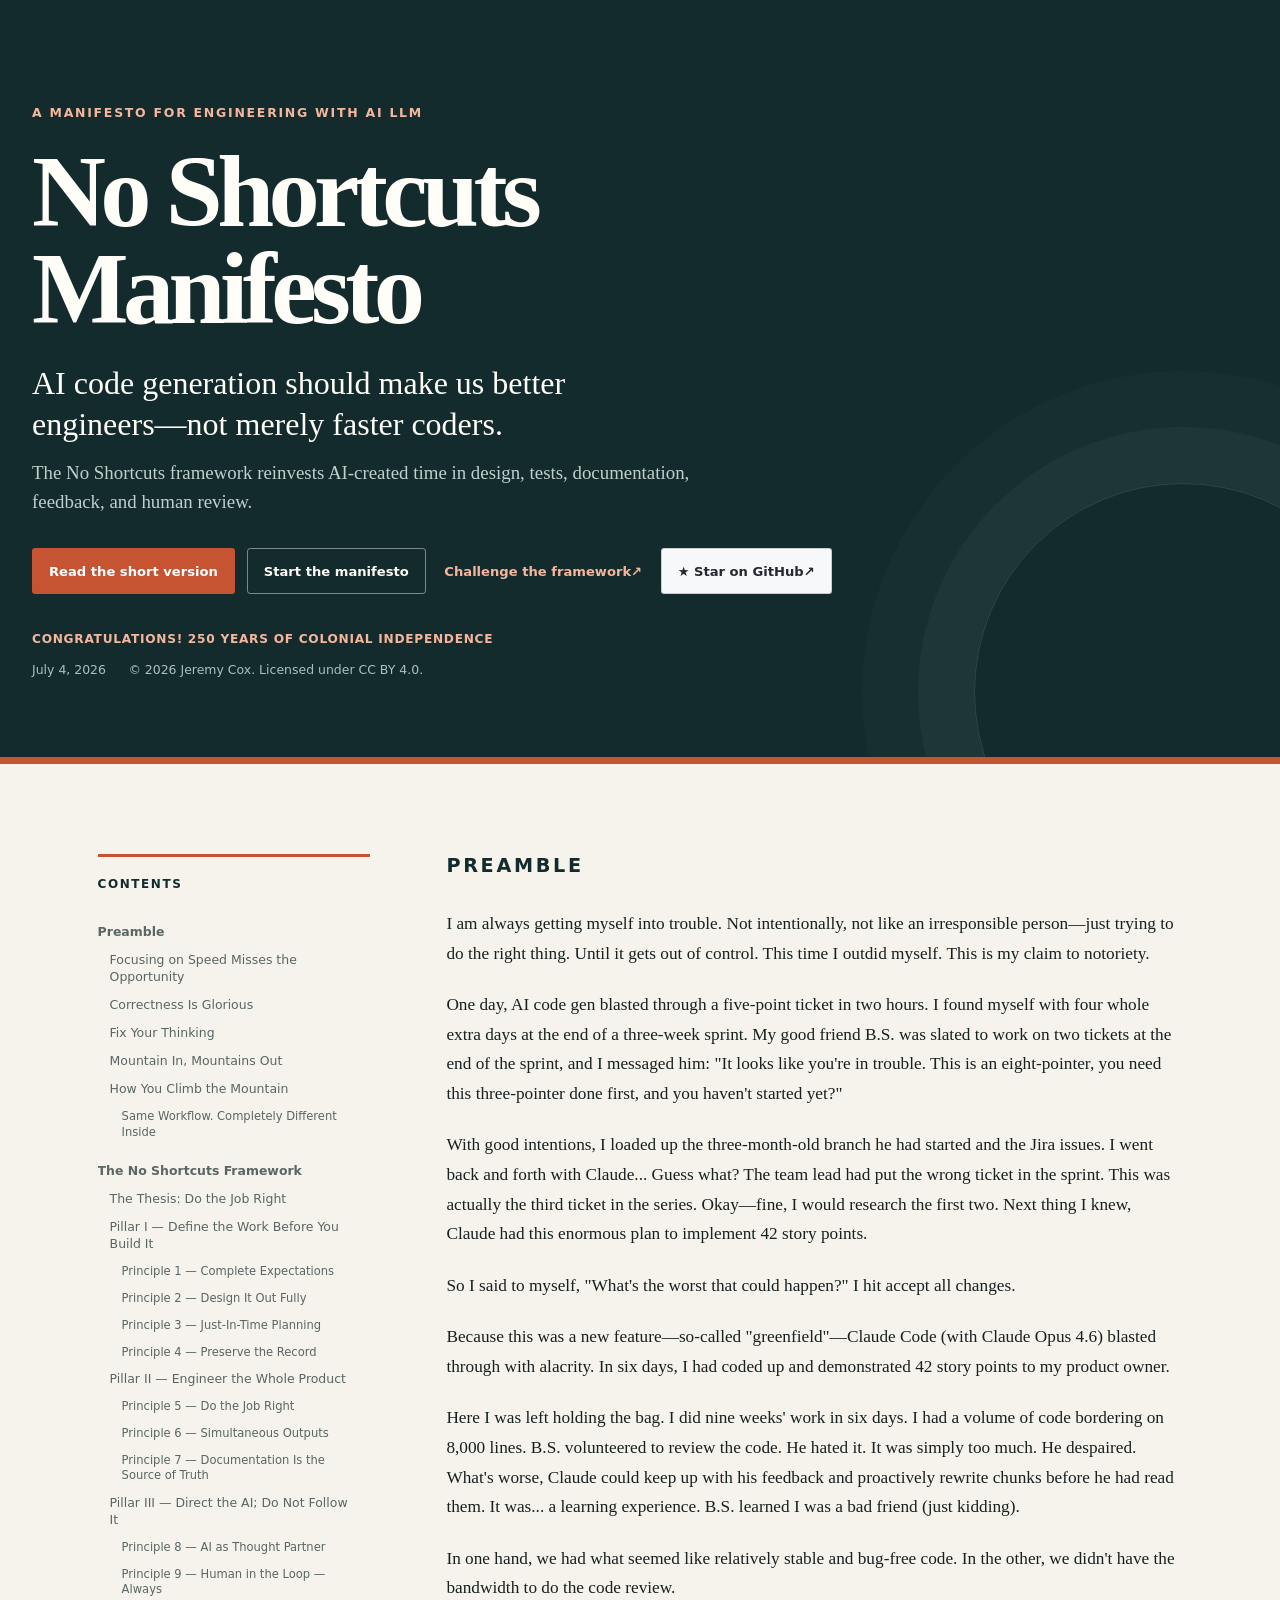
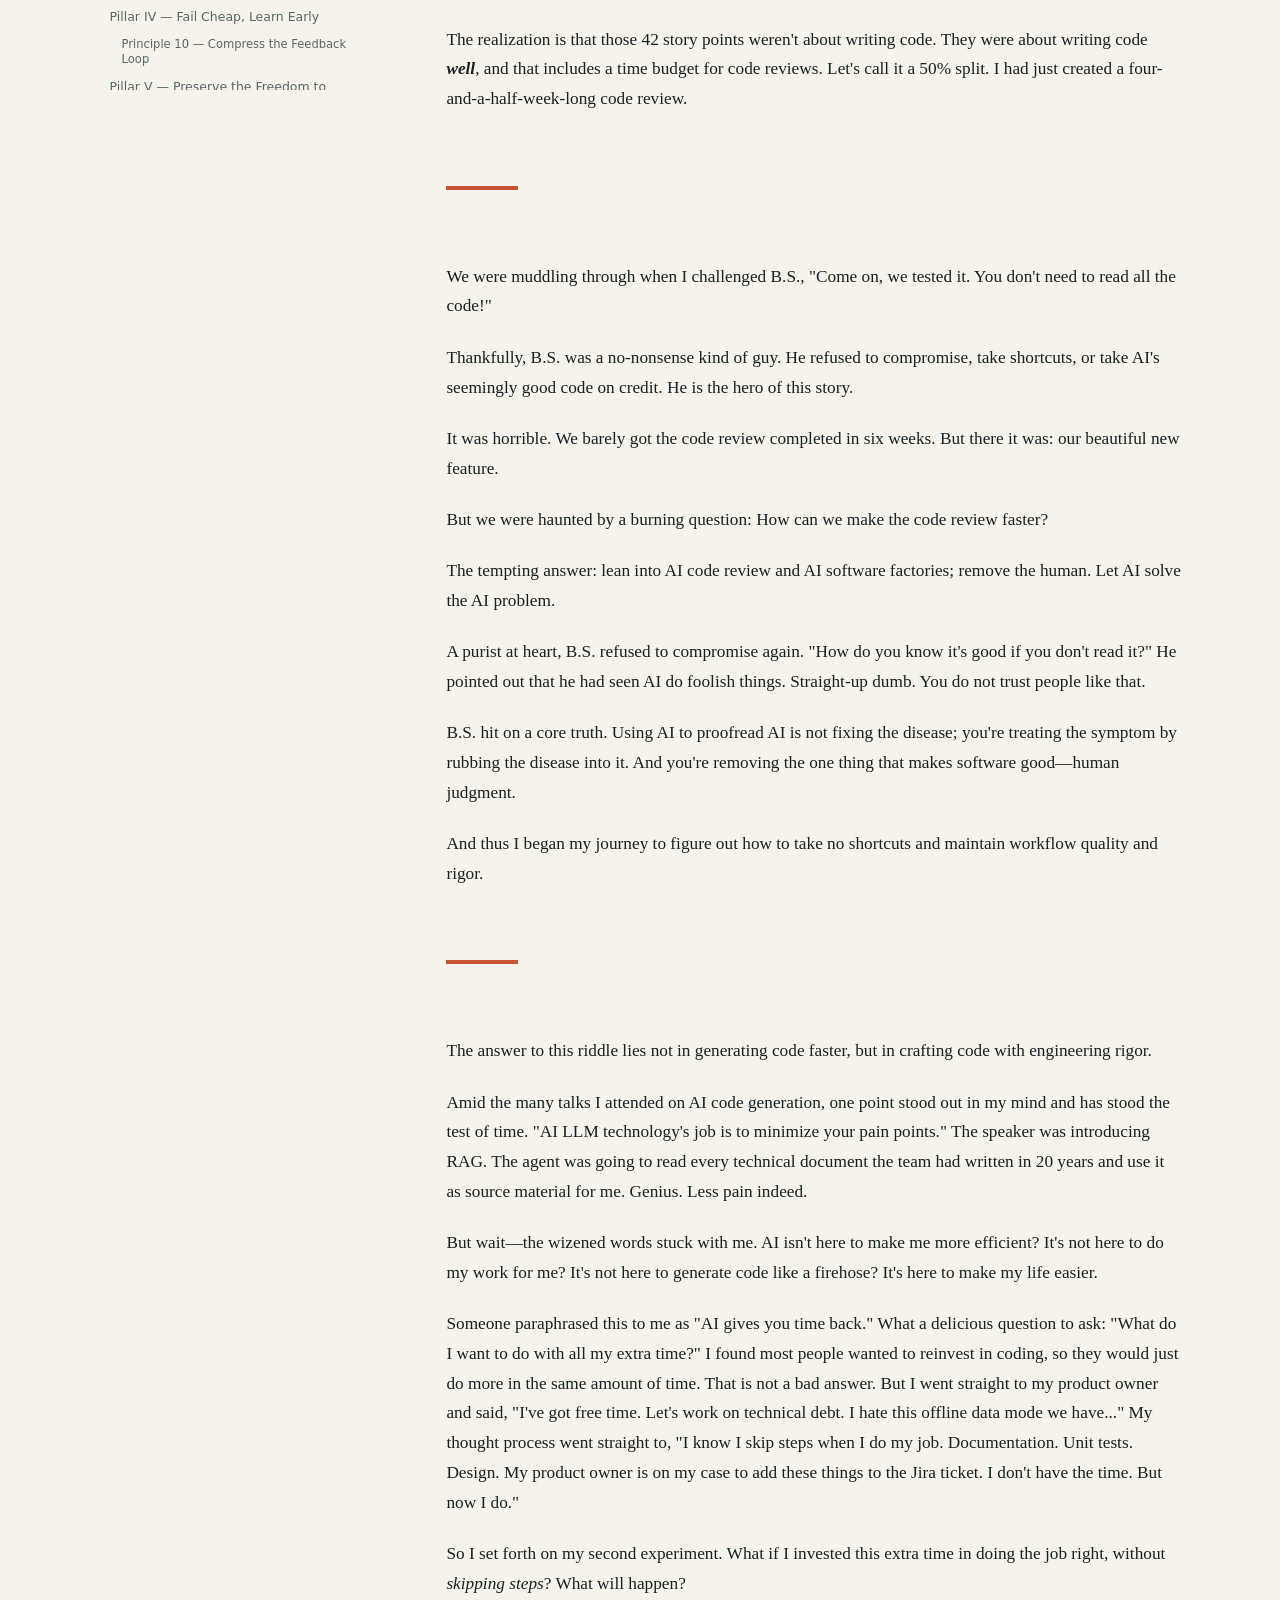
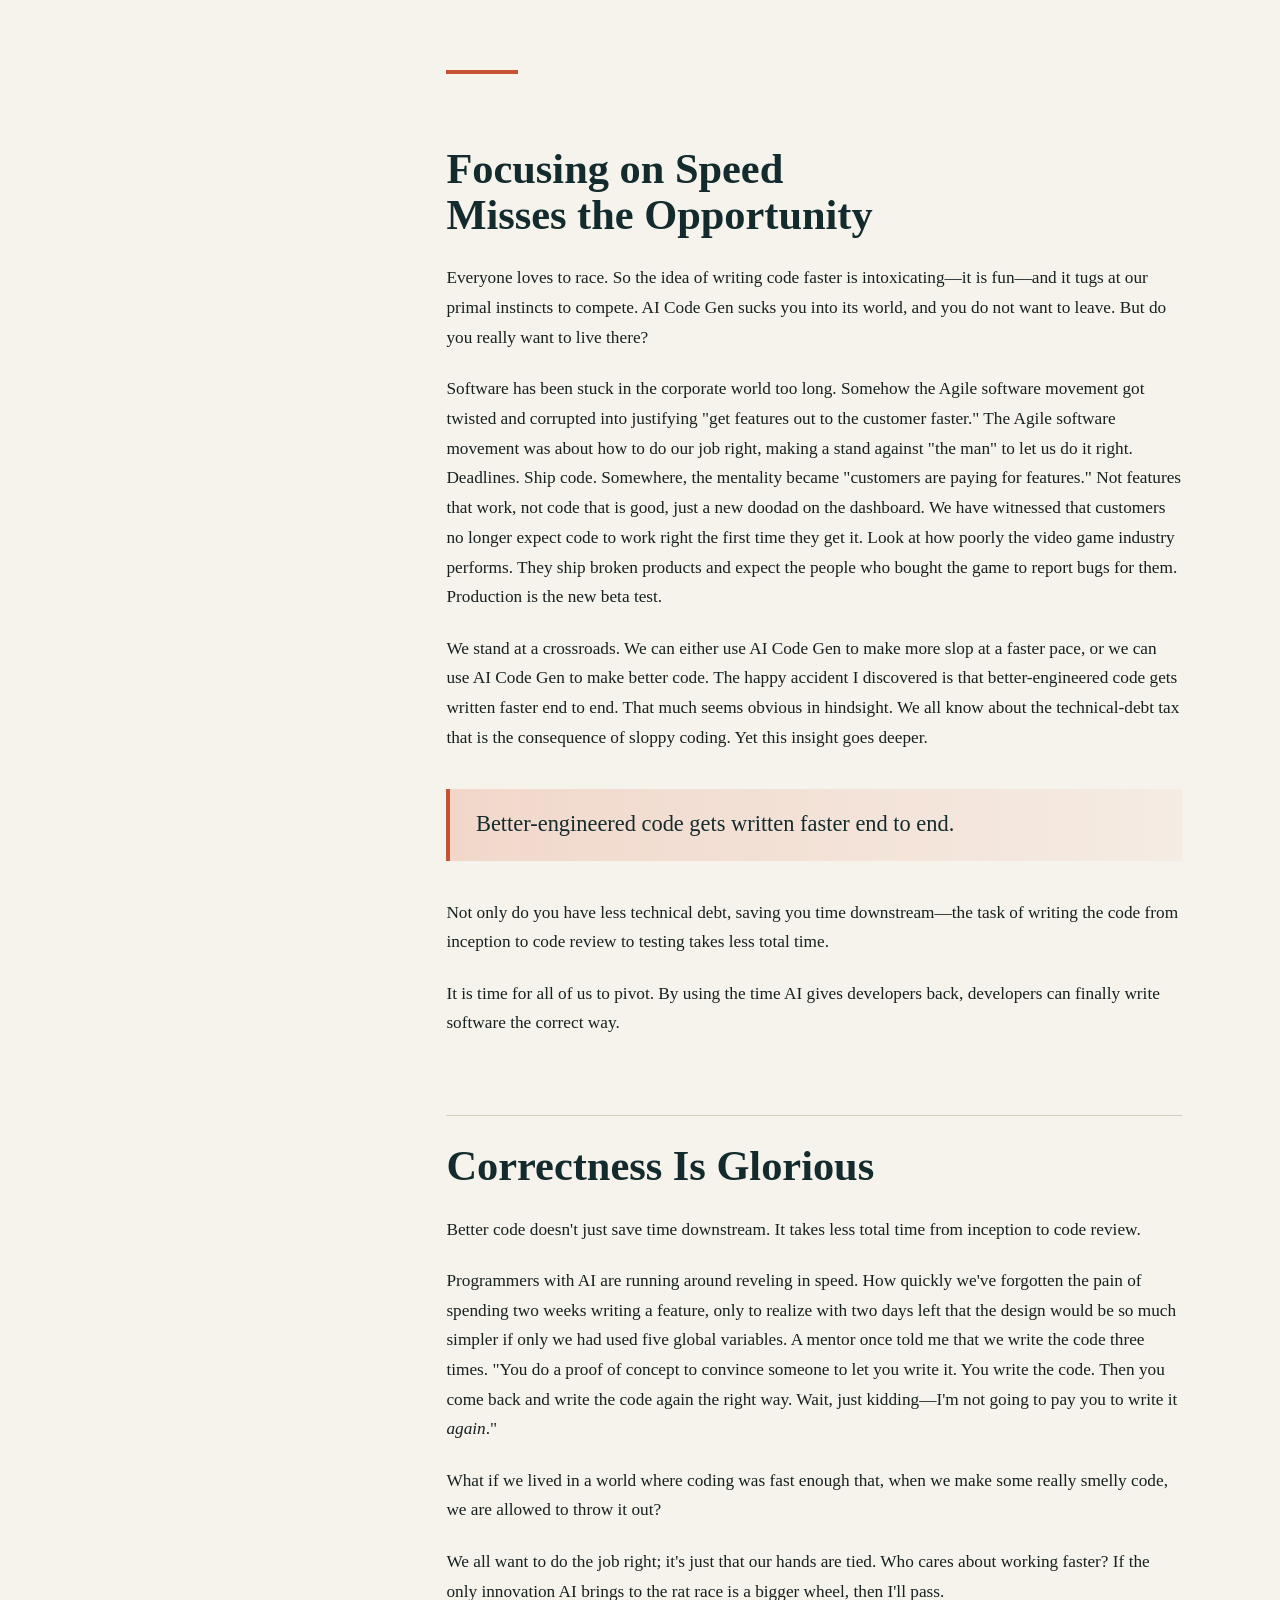
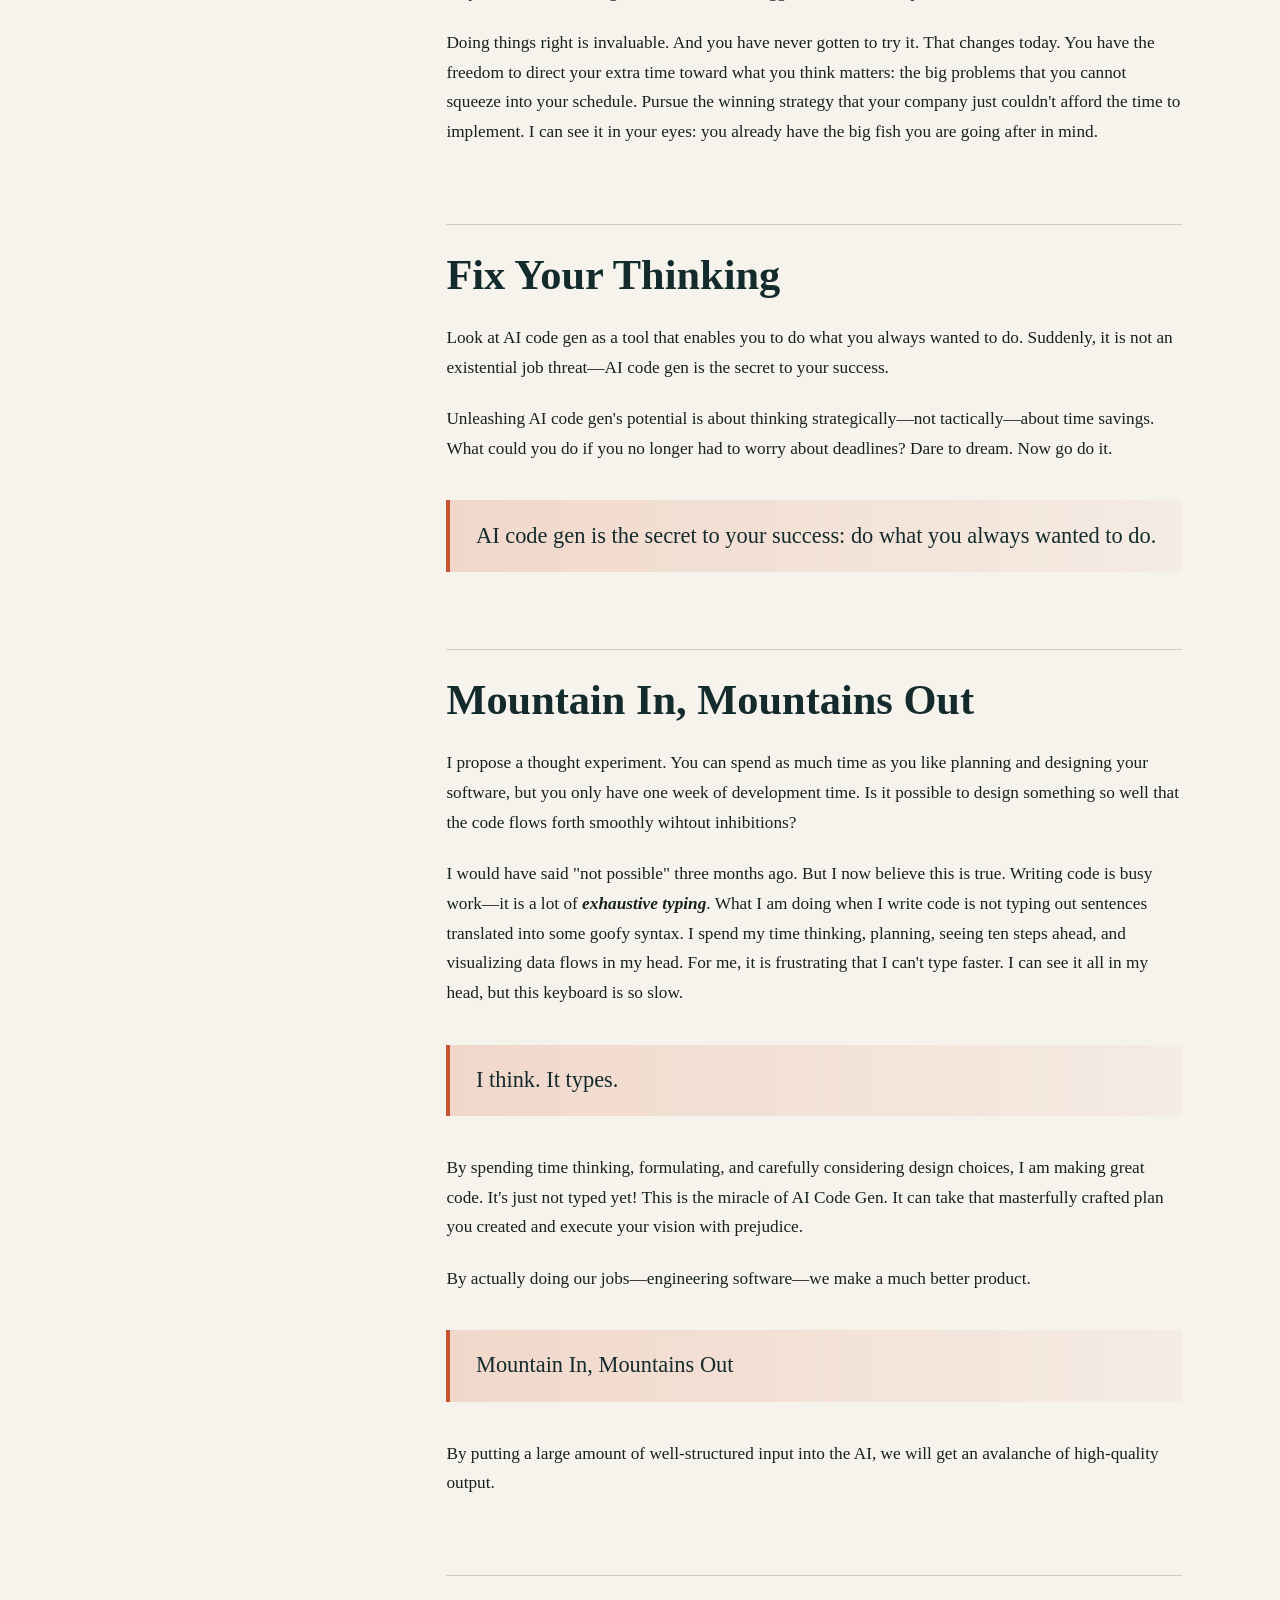
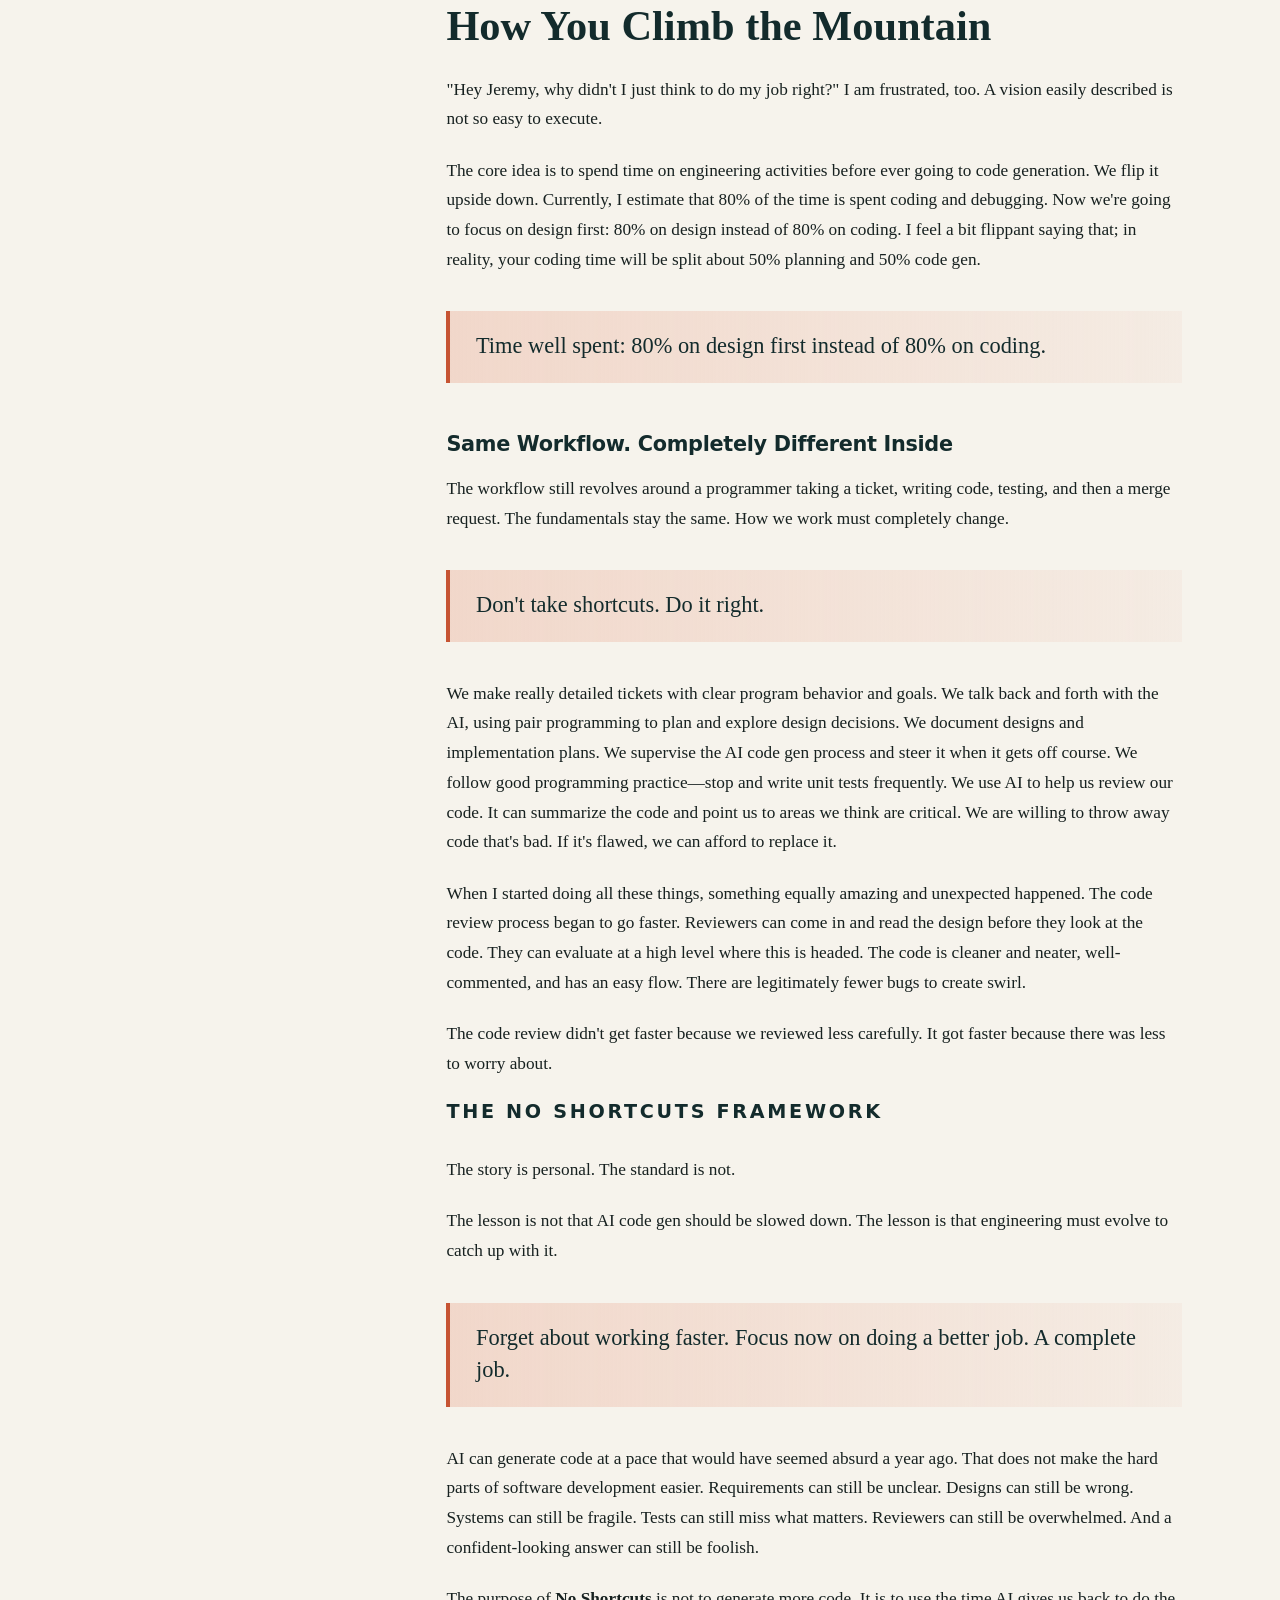
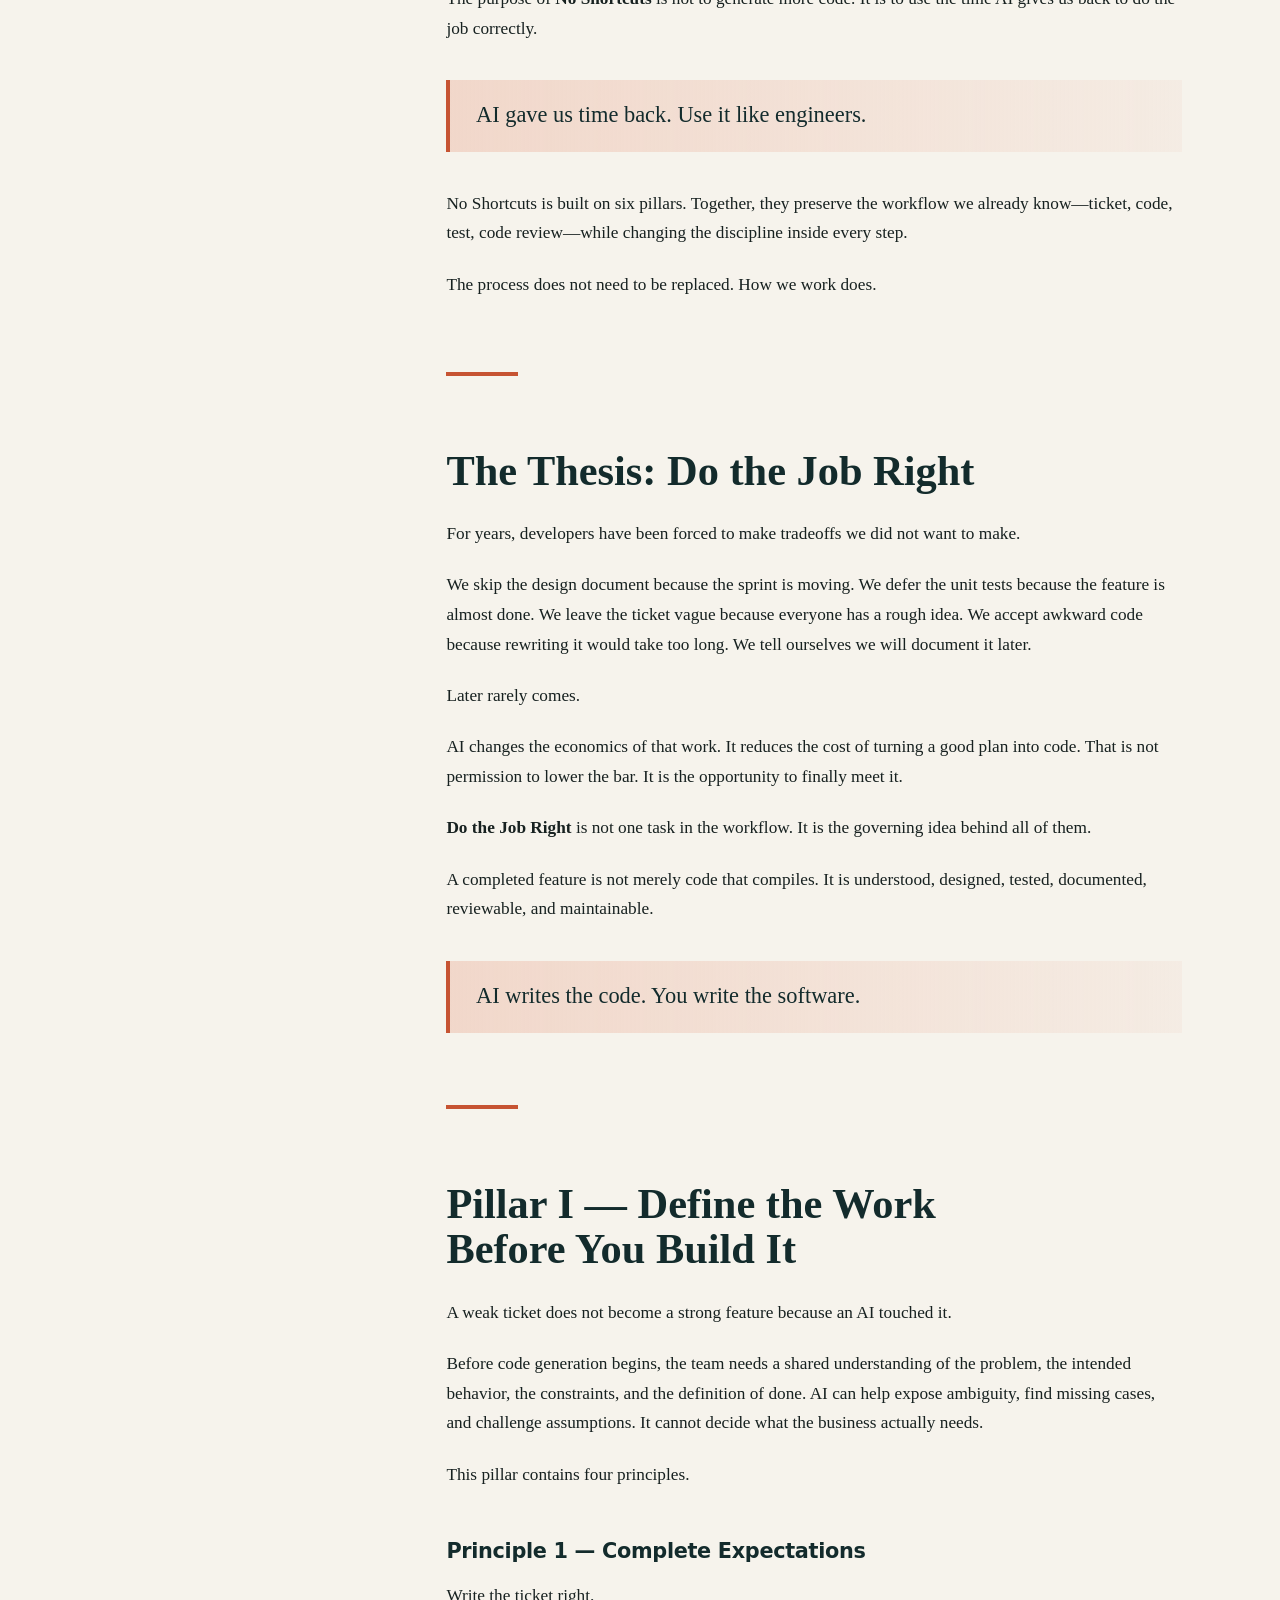
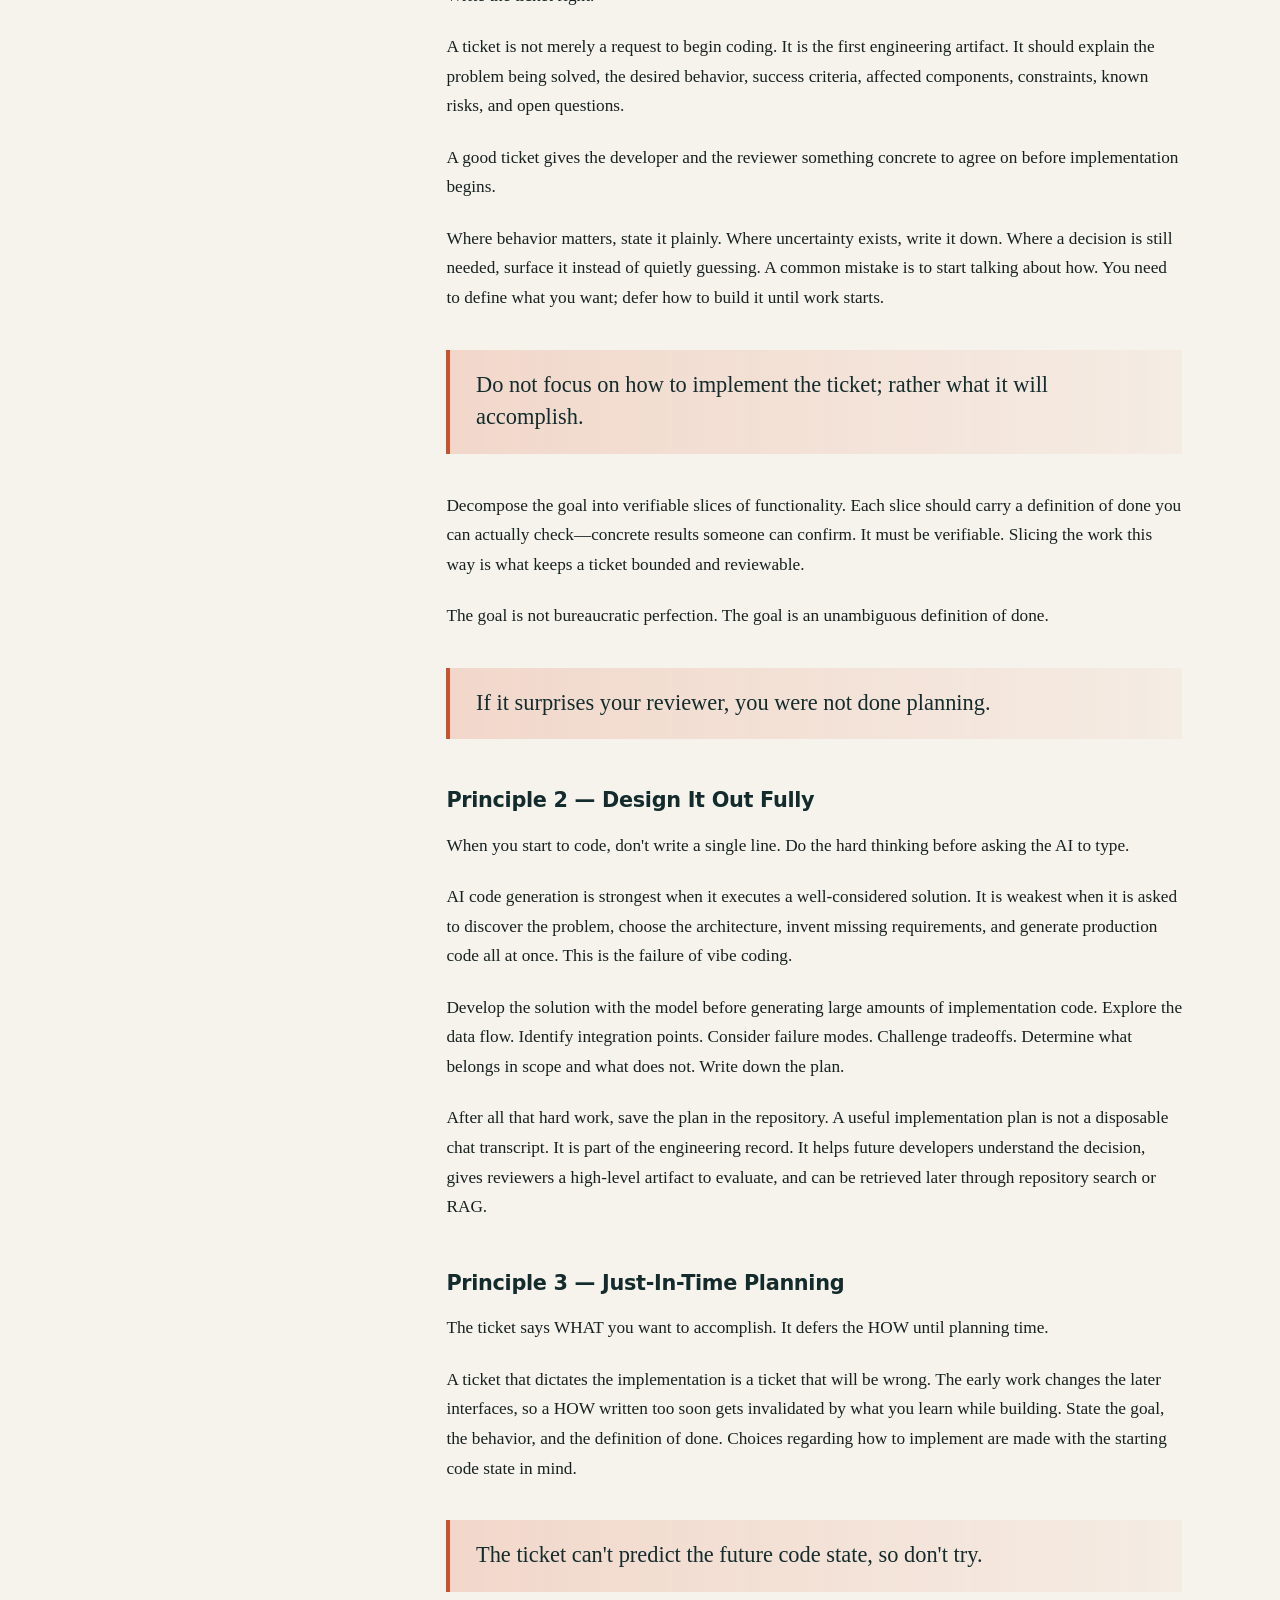
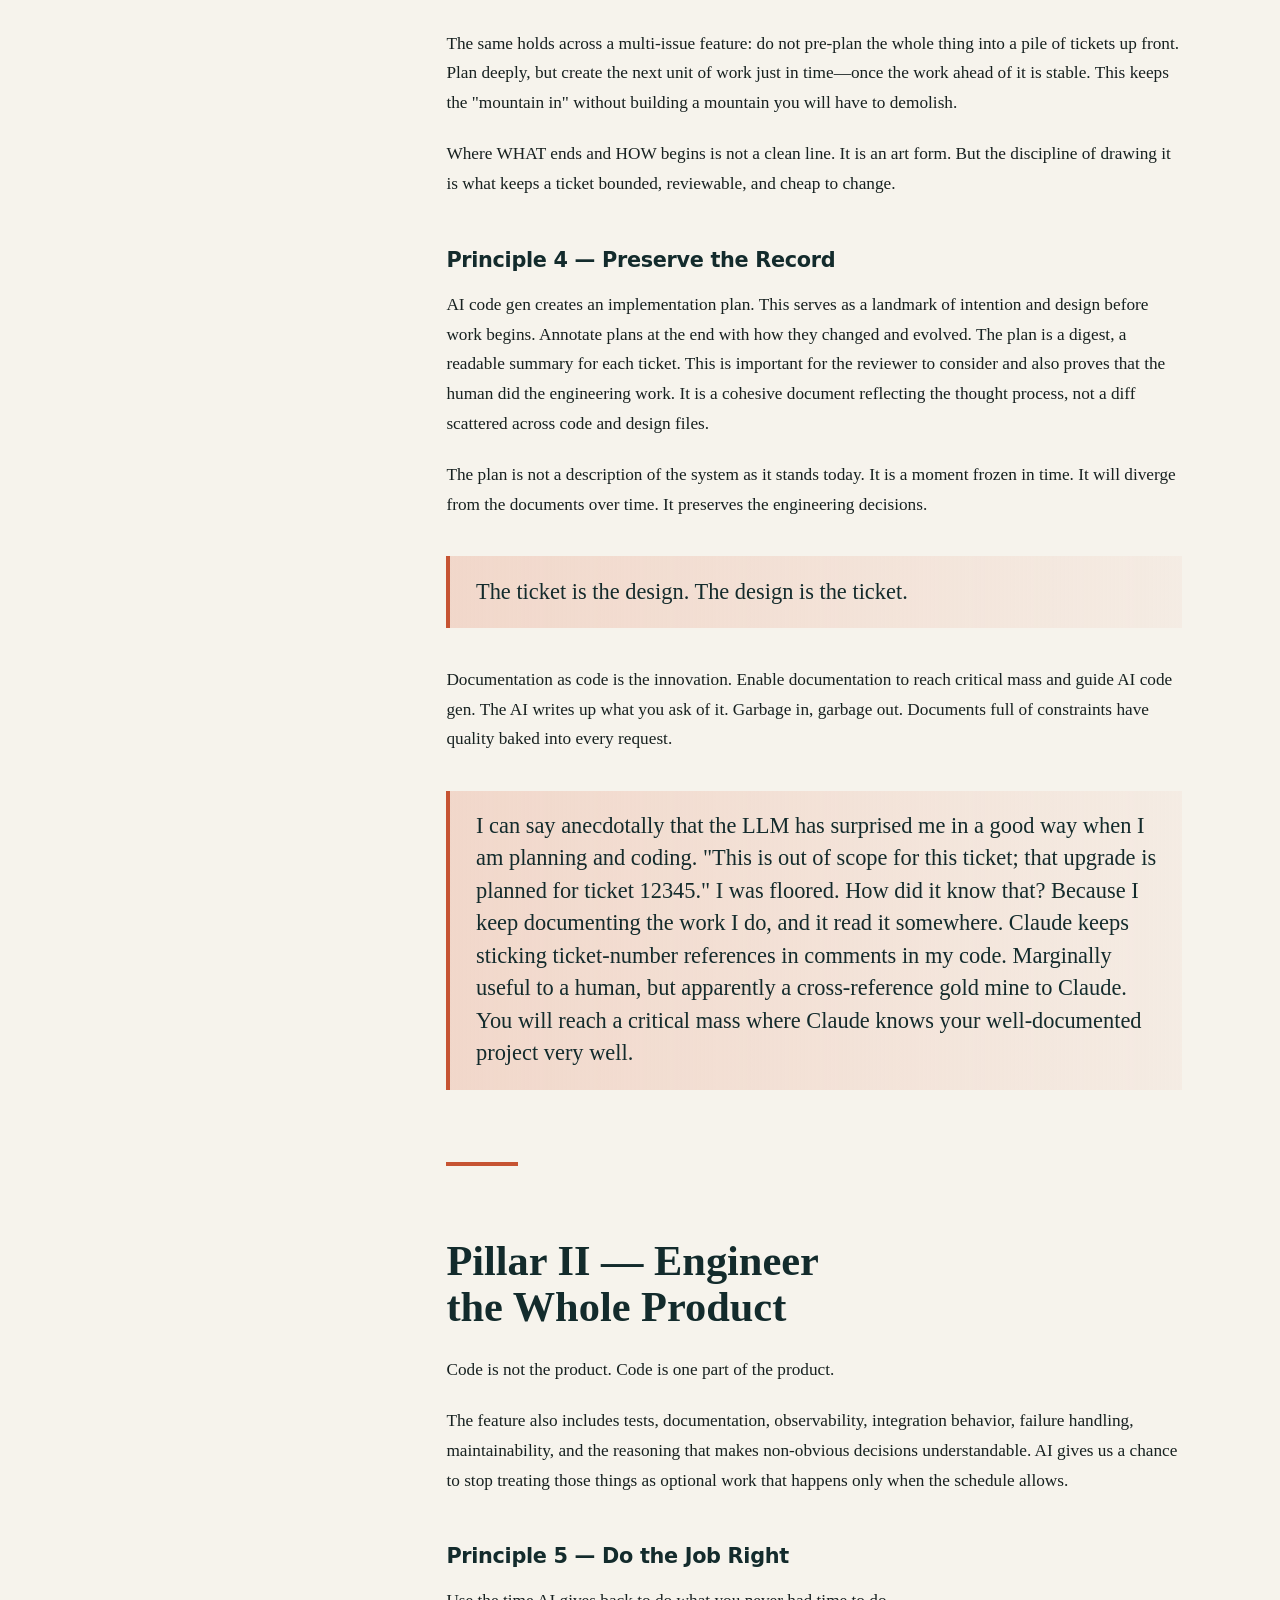
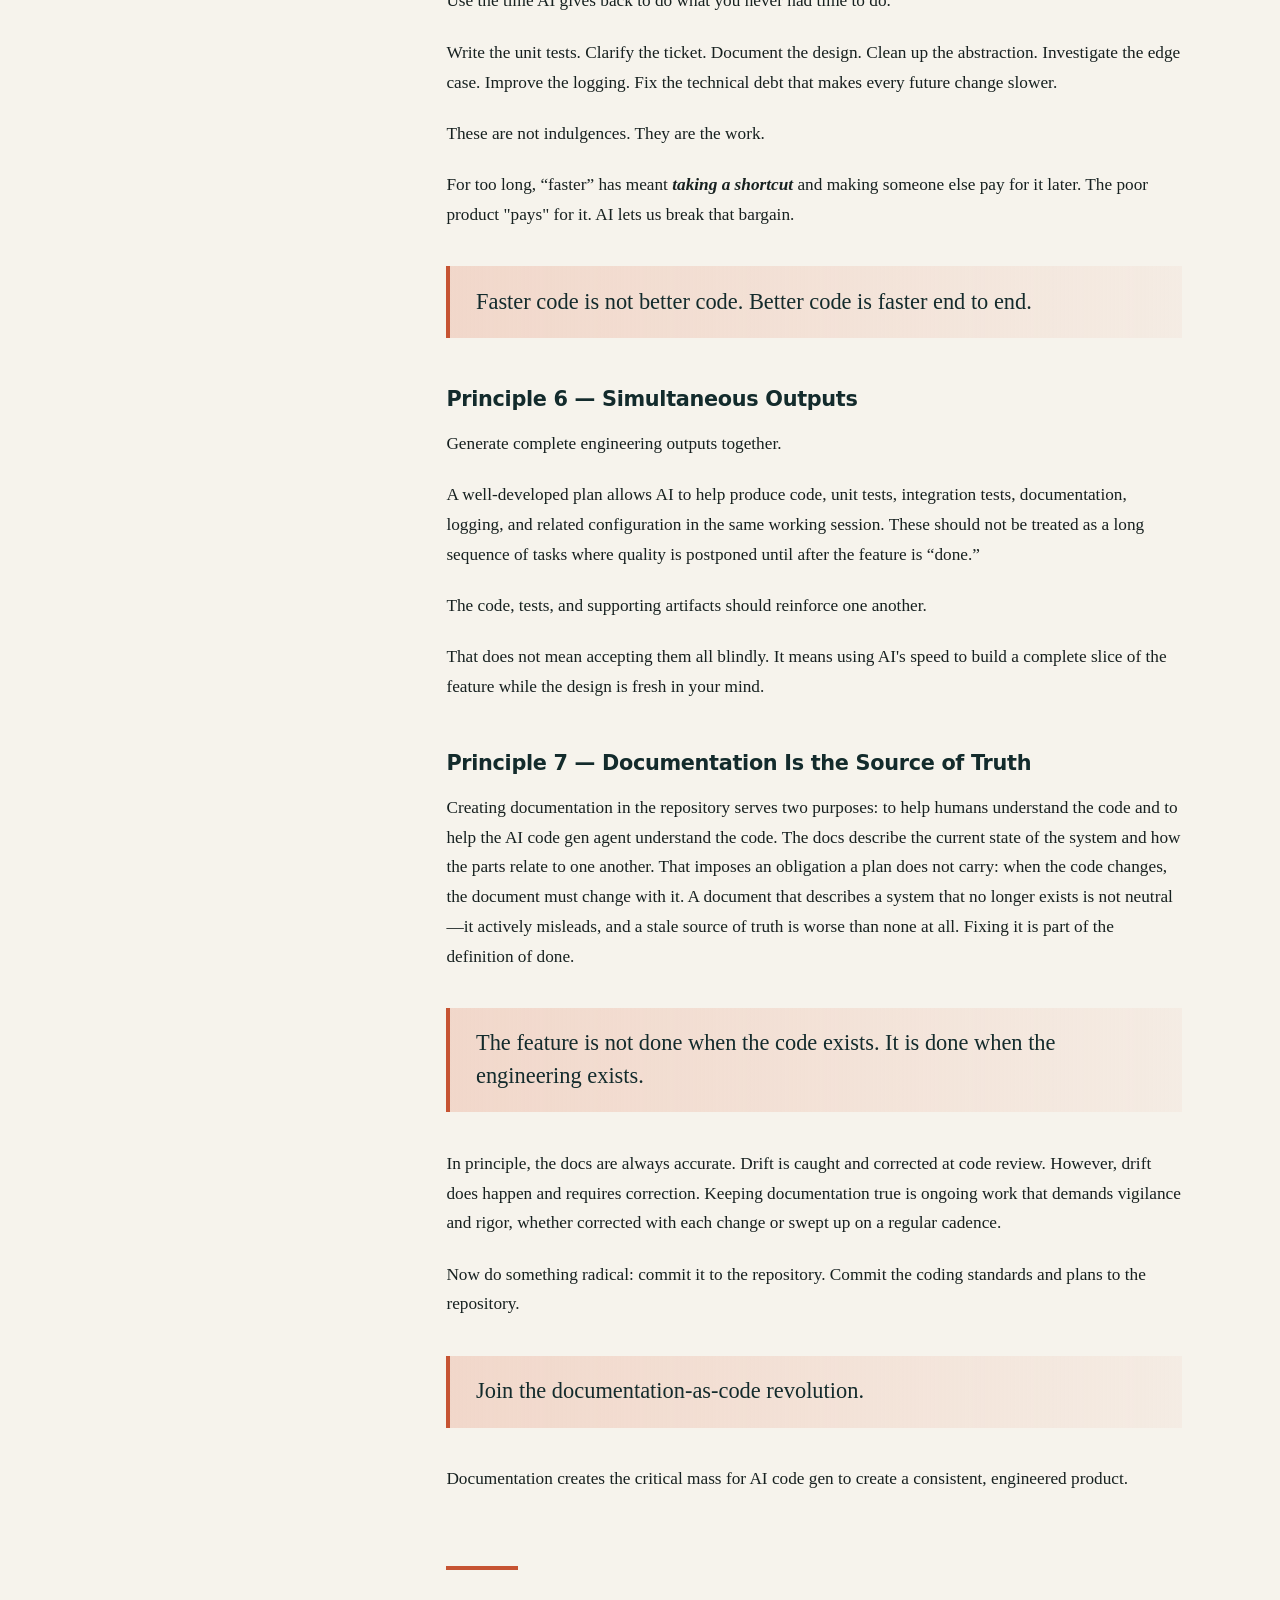
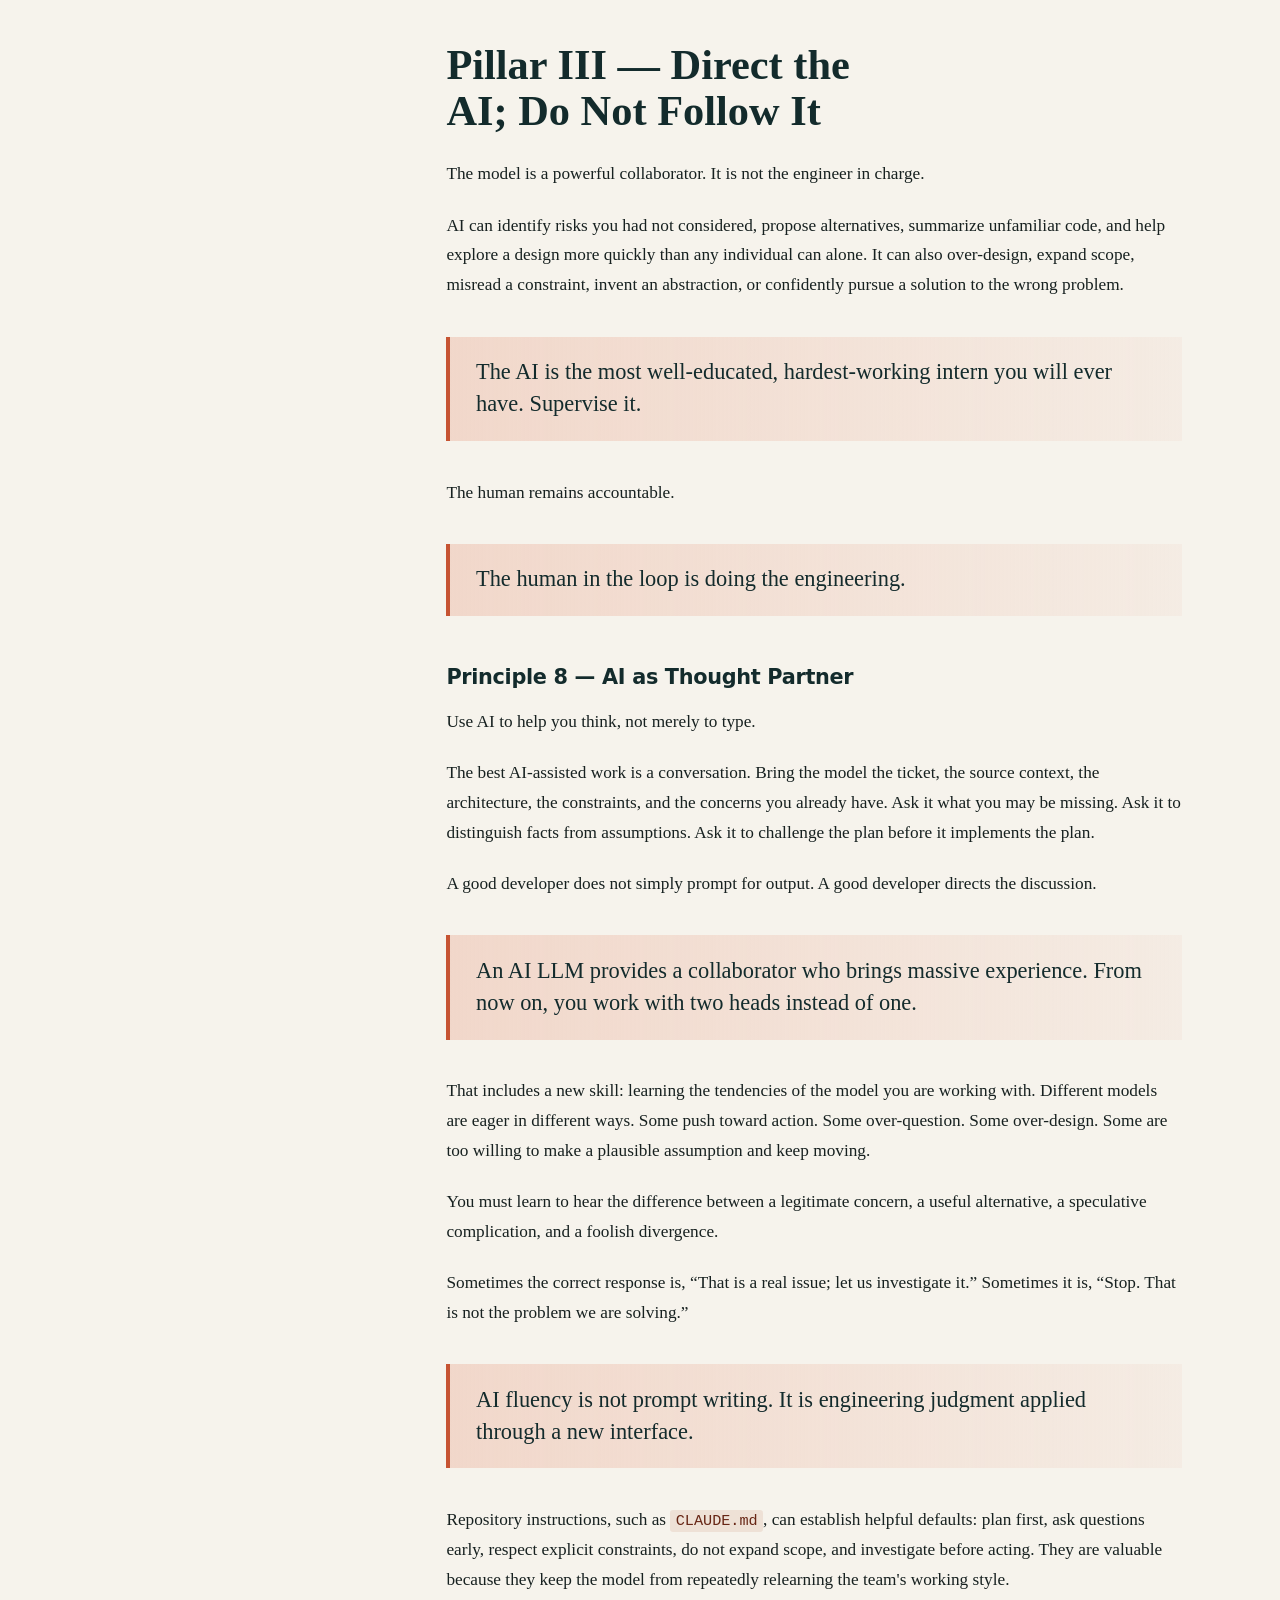
==== commit fed30aa8: "add 'like' button to star on github.com" ====
--- a/index.html
+++ b/index.html
@@ -39,6 +39,7 @@
         <a class="button button-primary" href="tldr.html">Read the short version</a>
         <a class="button button-secondary" href="#preamble">Start the manifesto</a>
         <a class="button button-text" href="https://github.com/NerdChieftain/no-shortcuts-manifesto/discussions">Challenge the framework <span aria-hidden="true">↗</span></a>
+        <a class="button button-github" href="https://github.com/NerdChieftain/no-shortcuts-manifesto" target="_blank" rel="noopener noreferrer" aria-label="Star NerdChieftain/no-shortcuts-manifesto on GitHub">★ Star on GitHub <span aria-hidden="true">↗</span></a>
       </div>
       <p class="occasion">Congratulations! 250 Years of Colonial Independence</p>
       <div class="publication-meta" aria-label="Publication details">
--- a/styles.css
+++ b/styles.css
@@ -25,9 +25,7 @@
 body {
   margin: 0;
   color: var(--ink);
-  background:
-    linear-gradient(90deg, rgb(19 43 44 / 3%) 1px, transparent 1px) 0 0 / 4rem 4rem,
-    var(--paper);
+  background: var(--paper);
   font-family: Georgia, "Times New Roman", serif;
   font-size: 1.08rem;
   line-height: 1.72;
@@ -186,6 +184,18 @@
   color: #fff;
 }
 
+.button-github {
+  color: #24292f;
+  background: #f6f8fa;
+  border-color: rgb(27 31 36 / 20%);
+  box-shadow: inset 0 1px 0 rgb(255 255 255 / 25%);
+}
+
+.button-github:hover {
+  color: #24292f;
+  background: #eef1f4;
+}
+
 .occasion {
   margin: 2.2rem 0 0;
   color: #f5b69e;
